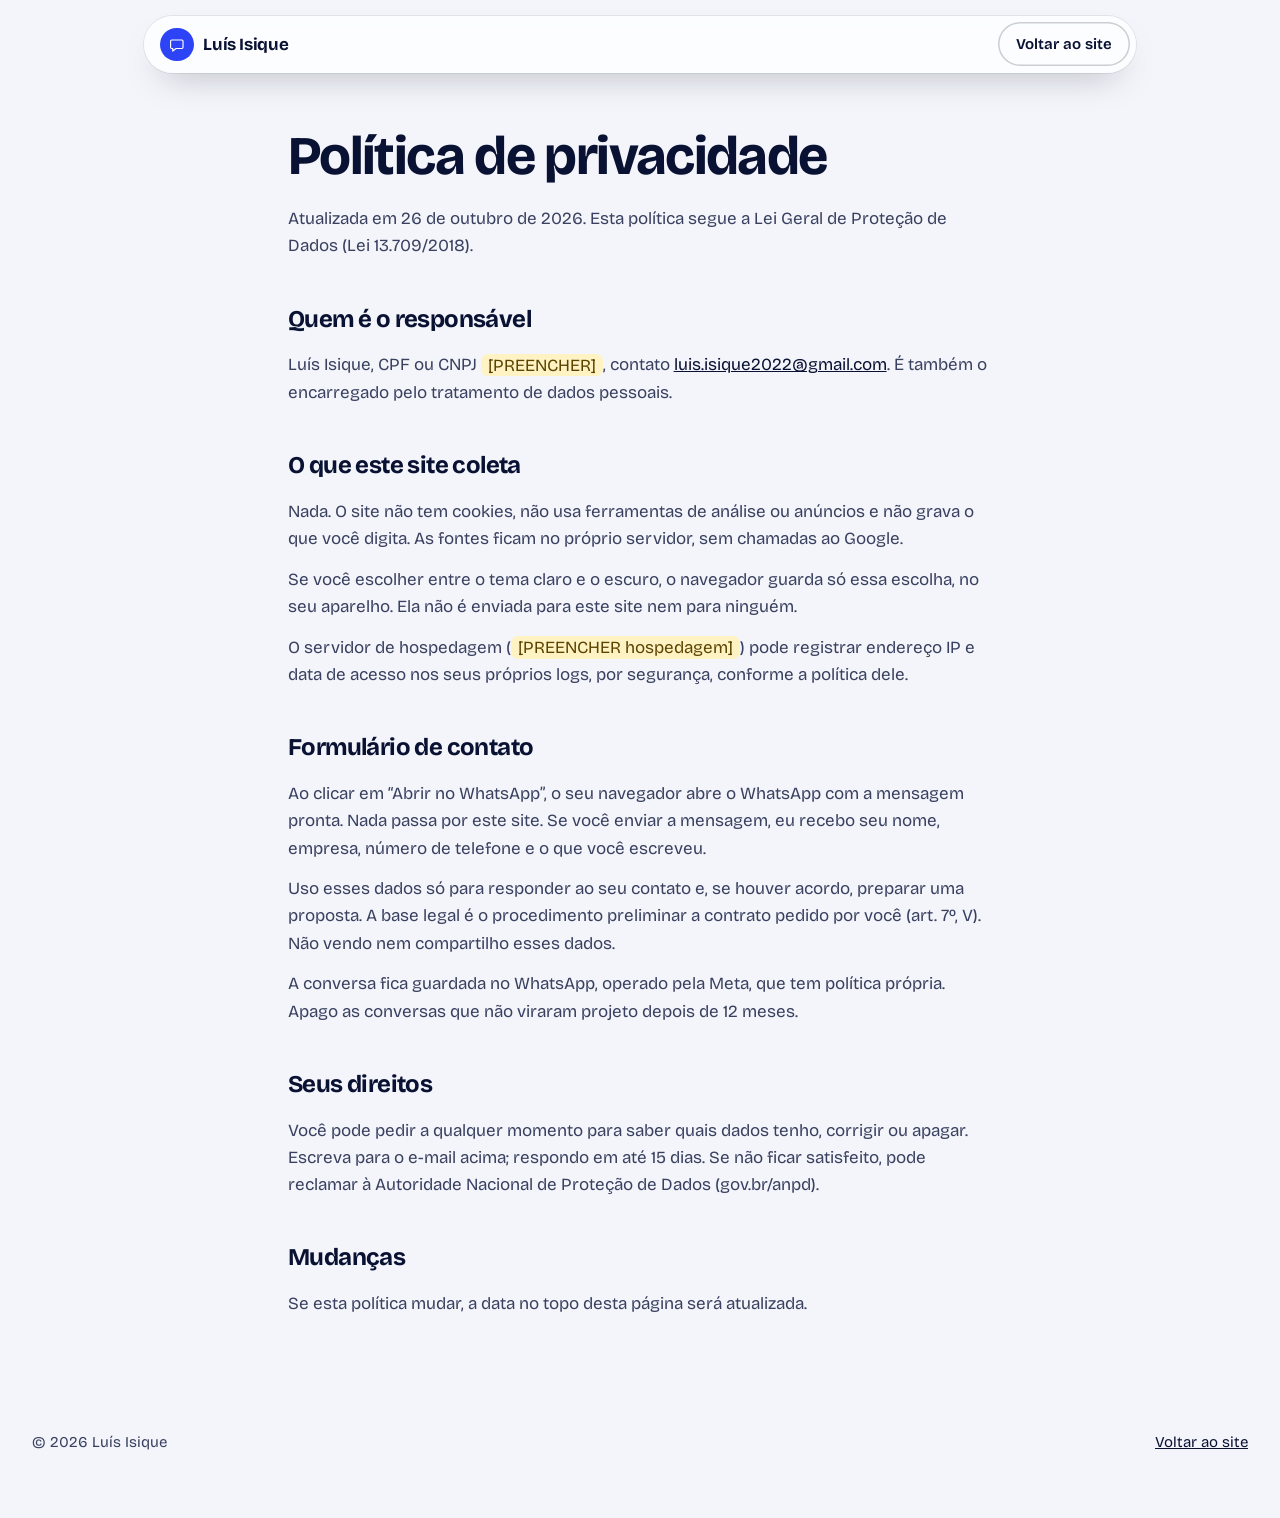
==== privacidade.html @ 5016991a "feat: portfólio de automação de WhatsApp com IA Site de divulgação em HTML, CSS e JavaScript puros, " ====
<!doctype html>
<html lang="pt-BR">
<head>
  <meta charset="utf-8">
  <meta name="viewport" content="width=device-width, initial-scale=1">
  <title>Política de privacidade · Luís Isique</title>
  <meta name="robots" content="noindex">
  <meta name="theme-color" content="#f3f5fa" media="(prefers-color-scheme: light)">
  <meta name="theme-color" content="#070b1f" media="(prefers-color-scheme: dark)">
  <meta name="color-scheme" content="light dark">
  <link rel="icon" href="data:image/svg+xml,%3Csvg xmlns='http://www.w3.org/2000/svg' viewBox='0 0 32 32'%3E%3Crect width='32' height='32' rx='9' fill='%232c44f5'/%3E%3Cpath d='M9 10h14a1 1 0 0 1 1 1v8a1 1 0 0 1-1 1h-8l-4 3v-3H9a1 1 0 0 1-1-1v-8a1 1 0 0 1 1-1Z' fill='none' stroke='%23fff' stroke-width='1.8' stroke-linejoin='round'/%3E%3C/svg%3E">
  <link rel="preload" href="fonts/bricolage-grotesque.woff2" as="font" type="font/woff2" crossorigin>
  <link rel="stylesheet" href="style.css">
  <script>
    try { var tema = localStorage.getItem('tema'); } catch (e) {}
    document.documentElement.dataset.tema = tema || (matchMedia('(prefers-color-scheme: dark)').matches ? 'escuro' : 'claro');
  </script>
</head>
<body>
  <svg width="0" height="0" style="position:absolute" aria-hidden="true" focusable="false">
    <symbol id="i-chat" viewBox="0 0 24 24"><path d="M5 5.5h14A1.5 1.5 0 0 1 20.5 7v8.5A1.5 1.5 0 0 1 19 17h-8l-4.5 3.5V17H5a1.5 1.5 0 0 1-1.5-1.5V7A1.5 1.5 0 0 1 5 5.5Z"/></symbol>
  </svg>

  <a class="pular" href="#conteudo">Pular para o conteúdo</a>
  <header class="topo">
    <div class="pilula">
      <a class="marca" href="index.html" translate="no" aria-label="Luís Isique, início">
        <span class="marca-bolha" aria-hidden="true"><svg class="ic"><use href="#i-chat"/></svg></span>Luís Isique
      </a>
      <a class="botao botao-linha botao-p" href="index.html">Voltar ao site</a>
    </div>
  </header>

  <main id="conteudo" class="caixa legal">
    <h1>Política de privacidade</h1>
    <p>Atualizada em 26 de outubro de 2026. Esta política segue a Lei Geral de Proteção de Dados (Lei 13.709/2018).</p>

    <h2>Quem é o responsável</h2>
    <p>Luís Isique, CPF ou CNPJ <span class="preencher">[PREENCHER]</span>, contato <a href="mailto:luis.isique2022@gmail.com">luis.isique2022@gmail.com</a>. É também o encarregado pelo tratamento de dados pessoais.</p>

    <h2>O que este site coleta</h2>
    <p>Nada. O site não tem cookies, não usa ferramentas de análise ou anúncios e não grava o que você digita. As fontes ficam no próprio servidor, sem chamadas ao Google.</p>
    <p>Se você escolher entre o tema claro e o escuro, o navegador guarda só essa escolha, no seu aparelho. Ela não é enviada para este site nem para ninguém.</p>
    <p>O servidor de hospedagem (<span class="preencher">[PREENCHER hospedagem]</span>) pode registrar endereço IP e data de acesso nos seus próprios logs, por segurança, conforme a política dele.</p>

    <h2>Formulário de contato</h2>
    <p>Ao clicar em “Abrir no WhatsApp”, o seu navegador abre o WhatsApp com a mensagem pronta. Nada passa por este site. Se você enviar a mensagem, eu recebo seu nome, empresa, número de telefone e o que você escreveu.</p>
    <p>Uso esses dados só para responder ao seu contato e, se houver acordo, preparar uma proposta. A base legal é o procedimento preliminar a contrato pedido por você (art. 7º, V). Não vendo nem compartilho esses dados.</p>
    <p>A conversa fica guardada no WhatsApp, operado pela Meta, que tem política própria. Apago as conversas que não viraram projeto depois de 12 meses.</p>

    <h2>Seus direitos</h2>
    <p>Você pode pedir a qualquer momento para saber quais dados tenho, corrigir ou apagar. Escreva para o e-mail acima; respondo em até 15 dias. Se não ficar satisfeito, pode reclamar à Autoridade Nacional de Proteção de Dados (gov.br/anpd).</p>

    <h2>Mudanças</h2>
    <p>Se esta política mudar, a data no topo desta página será atualizada.</p>
  </main>

  <footer class="rodape caixa">
    <div class="rodape-linha">
      <p><span translate="no">© 2026 Luís Isique</span></p>
      <p><a href="index.html">Voltar ao site</a></p>
    </div>
  </footer>
</body>
</html>
---- style.css ----
@font-face {
  font-family: 'Bricolage Grotesque';
  src: url(fonts/bricolage-grotesque.woff2) format('woff2');
  font-weight: 200 800;
  font-display: swap;
}

:root {
  --tinta: #0a1233;
  --noite: #0a1233;
  --suave: #3a4160;
  --papel: #f3f5fa;
  --superficie: #fff;
  --realce: #fff;
  --cobalto: #2c44f5;
  --cobalto-texto: #2c44f5;
  --cobalto-hover: #1f35e0;
  --cobalto-claro: #e5e9ff;
  --linha: rgb(11 16 33 / .1);
  --traco: 11 16 33;
  --vidro: rgb(255 255 255 / .78);
  --vidro-forte: rgb(255 255 255 / .98);
  --placeholder: #626b86;
  --parede: #ece7df;
  --saida: #d9fdd3;
  --entrada: #fff;
  --zap-texto: #111b21;
  --zap-barra: #fff;
  --zap-icone: #54656f;
  --zap-suave: #5b6a73;
  --zap-link: #046a9c;
  --zap-sistema: rgb(255 255 255 / .9);
  --zap-aviso: #fff3c4;
  --zap-aviso-texto: #5c4400;
  --zap-onda: #7f9d8e;
  --tique: #53bdeb;
  --verde: #00a884;
  --ambar: #ffc15e;
  --mola: cubic-bezier(.32, .72, 0, 1);
  --gutter: clamp(1rem, 4vw, 2rem);
  --largura: 76rem;
  --texto: 'Bricolage Grotesque', system-ui, sans-serif;
  color-scheme: light;
}

/* Tema escuro: o script põe data-tema no <html> (segue o aparelho ou o botão).
   O WhatsApp dos celulares também fica escuro. */
:root[data-tema='escuro'] {
  color-scheme: dark;
  --tinta: #eef1fb;
  --noite: #0f1847;
  --suave: #a8b0d3;
  --papel: #070b1f;
  --superficie: #111838;
  --realce: rgb(255 255 255 / .08);
  --cobalto-texto: #9eabff;
  --cobalto-hover: #4458ff;
  --cobalto-claro: #1d2870;
  --linha: rgb(255 255 255 / .12);
  --traco: 255 255 255;
  --vidro: rgb(14 20 50 / .72);
  --vidro-forte: rgb(14 20 50 / .98);
  --placeholder: #8f98bf;
  --parede: #0b141a;
  --saida: #005c4b;
  --entrada: #202c33;
  --zap-texto: #e9edef;
  --zap-barra: #202c33;
  --zap-icone: #aebac1;
  --zap-suave: #8696a0;
  --zap-link: #53bdeb;
  --zap-sistema: #182229;
  --zap-aviso: #2a2412;
  --zap-aviso-texto: #f3d58a;
}

*, *::before, *::after { box-sizing: border-box; }
html {
  scroll-padding-top: 6.5rem;
  -webkit-text-size-adjust: 100%;
}
@media (prefers-reduced-motion: no-preference) {
  html { scroll-behavior: smooth; }
}
body {
  margin: 0;
  font: 400 1.0625rem/1.6 var(--texto);
  color: var(--tinta);
  background: var(--papel);
  overflow-x: clip;
  -webkit-font-smoothing: antialiased;
}
h1, h2, h3, p, ol, ul, dl, dd, figure { margin: 0; }
ol, ul { padding: 0; list-style: none; }
svg { display: block; }
a { color: inherit; }
a, button, summary { touch-action: manipulation; -webkit-tap-highlight-color: rgb(44 68 245 / .15); }
button, input, textarea { font: inherit; color: inherit; }
q { quotes: '\201C' '\201D'; }
:focus-visible { outline: 3px solid var(--cobalto-texto); outline-offset: 3px; }
.palco-escuro :focus-visible, .palco-cobalto :focus-visible { outline-color: #fff; }

.sr {
  position: absolute;
  width: 1px;
  height: 1px;
  margin: -1px;
  overflow: hidden;
  clip-path: inset(50%);
  white-space: nowrap;
}
.pular {
  position: fixed;
  top: .75rem;
  left: .75rem;
  z-index: 40;
  padding: .75rem 1.25rem;
  border-radius: 999px;
  background: var(--cobalto);
  color: #fff;
  transform: translateY(-200%);
}
.pular:focus-visible { transform: none; }

.ic, .tique {
  flex: none;
  fill: none;
  stroke: currentColor;
  stroke-width: 1.6;
  stroke-linecap: round;
  stroke-linejoin: round;
}
.ic { width: 1.25rem; height: 1.25rem; }

.caixa { width: min(100% - 2 * var(--gutter), var(--largura)); margin-inline: auto; }
.secao { padding-block: clamp(4.5rem, 10vw, 9rem); }

/* Tipografia */
h1, h2, h3 { font-weight: 720; letter-spacing: -.03em; text-wrap: balance; }
.cabeca {
  max-width: 17ch;
  font-size: clamp(2.1rem, 1.1rem + 3.6vw, 4.1rem);
  line-height: 1.02;
  letter-spacing: -.038em;
}
.intro { max-width: 36rem; margin-top: 1.25rem; font-size: 1.1875rem; color: var(--suave); text-wrap: pretty; }
.nota { margin-top: 2rem; max-width: 40rem; color: var(--suave); text-wrap: pretty; }

/* Botões */
.botao {
  display: inline-flex;
  align-items: center;
  gap: 1rem;
  min-height: 3.5rem;
  padding: .5rem .5rem .5rem 1.6rem;
  border: 0;
  border-radius: 999px;
  background: var(--noite);
  color: #fff;
  font-weight: 620;
  text-decoration: none;
  cursor: pointer;
  transition: transform .5s var(--mola), background-color .4s var(--mola);
}
.botao:active { transform: scale(.98); }
.botao-cobalto { background: var(--cobalto); box-shadow: 0 14px 28px -14px rgb(44 68 245 / .8); }
.botao-linha {
  padding-right: 1.6rem;
  background: transparent;
  color: var(--tinta);
  box-shadow: inset 0 0 0 1.5px rgb(var(--traco) / .2);
}
.disco {
  display: grid;
  place-items: center;
  width: 2.5rem;
  height: 2.5rem;
  border-radius: 50%;
  background: rgb(255 255 255 / .18);
  transition: transform .5s var(--mola);
}
.disco .ic { width: 1.15rem; height: 1.15rem; }
.botao-p { min-height: 2.75rem; gap: .7rem; padding: .25rem .25rem .25rem 1.1rem; font-size: .9375rem; }
.botao-p .disco { width: 2.25rem; height: 2.25rem; }
.botao-linha.botao-p { padding-right: 1.1rem; }
@media (max-width: 29.99rem) {
  .botao-p { padding-inline: 1.1rem; }
  .botao-p .disco { display: none; }
}
@media (hover: hover) {
  .botao-cobalto:hover { background: var(--cobalto-hover); }
  .botao-linha:hover { box-shadow: inset 0 0 0 1.5px var(--tinta); }
  .botao:hover .disco { transform: translate(2px, -1px) scale(1.06); }
}

/* Topo: pílula flutuante */
.topo {
  position: fixed;
  inset: 1rem 0 auto;
  z-index: 20;
  display: flex;
  justify-content: center;
  padding-inline: var(--gutter);
  pointer-events: none;
}
.pilula {
  position: relative;
  display: flex;
  align-items: center;
  gap: .75rem;
  width: min(100%, 62rem);
  padding: .4rem .4rem .4rem 1rem;
  border-radius: 999px;
  background: var(--vidro);
  -webkit-backdrop-filter: blur(18px) saturate(1.6);
  backdrop-filter: blur(18px) saturate(1.6);
  box-shadow: 0 0 0 1px rgb(11 16 33 / .07), 0 16px 36px -18px rgb(11 16 33 / .35);
  pointer-events: auto;
}
.marca {
  display: inline-flex;
  align-items: center;
  gap: .6rem;
  margin-right: auto;
  font-weight: 700;
  letter-spacing: -.02em;
  text-decoration: none;
  white-space: nowrap;
}
.marca-bolha {
  display: grid;
  place-items: center;
  width: 2.1rem;
  height: 2.1rem;
  border-radius: 50%;
  background: var(--cobalto);
  color: #fff;
}
.marca-bolha .ic { width: 1.1rem; height: 1.1rem; }
.menu { display: none; gap: .15rem; }
.menu a {
  padding: .6rem .95rem;
  border-radius: 999px;
  white-space: nowrap;
  color: var(--suave);
  font-weight: 520;
  text-decoration: none;
  transition: background-color .4s var(--mola), color .4s var(--mola);
}
@media (hover: hover) {
  .menu a:hover { background: rgb(var(--traco) / .06); color: var(--tinta); }
}
@media (min-width: 60rem) {
  .menu { display: flex; }
  .menu-movel { display: none; }
}

.menu-movel summary {
  display: grid;
  place-items: center;
  width: 2.75rem;
  height: 2.75rem;
  border-radius: 50%;
  background: rgb(var(--traco) / .06);
  list-style: none;
  cursor: pointer;
}
.menu-movel summary::-webkit-details-marker { display: none; }
.barras, .barras::before {
  display: block;
  width: 1.15rem;
  height: 1.5px;
  border-radius: 2px;
  background: var(--tinta);
  transition: transform .5s var(--mola);
}
.barras { position: relative; transform: translateY(-3px); }
.barras::before { content: ''; position: absolute; top: 6px; left: 0; }
.menu-movel[open] .barras { transform: rotate(45deg); }
.menu-movel[open] .barras::before { transform: translateY(-6px) rotate(-90deg); }
.painel {
  position: absolute;
  overscroll-behavior: contain;
  top: calc(100% + .5rem);
  left: 0;
  right: 0;
  display: grid;
  padding: .6rem;
  border-radius: 2rem;
  background: var(--vidro-forte);
  -webkit-backdrop-filter: blur(24px);
  backdrop-filter: blur(24px);
  box-shadow: 0 0 0 1px rgb(11 16 33 / .07), 0 28px 56px -24px rgb(11 16 33 / .45);
}
.painel a {
  padding: 1rem 1.25rem;
  border-radius: 1.4rem;
  font-size: 1.25rem;
  font-weight: 620;
  letter-spacing: -.02em;
  text-decoration: none;
}
@media (prefers-reduced-motion: no-preference) {
  .menu-movel[open] .painel :is(a, button) { animation: sobe .7s var(--mola) both; animation-delay: calc(var(--i) * 70ms + 60ms); }
}
@keyframes sobe { from { opacity: 0; transform: translateY(1.5rem); } }

/* Botão de tema */
.tema {
  display: none;
  place-items: center;
  width: 2.75rem;
  height: 2.75rem;
  padding: 0;
  border: 0;
  border-radius: 50%;
  background: rgb(var(--traco) / .06);
  color: var(--tinta);
  cursor: pointer;
  transition: background-color .4s var(--mola), transform .5s var(--mola);
}
.tema:active { transform: scale(.94); }
.tema .ic { grid-area: 1 / 1; transition: transform .6s var(--mola), opacity .4s var(--mola); }
.tema .sol { opacity: 0; transform: rotate(-70deg) scale(.5); }
[data-tema='escuro'] .tema .lua { opacity: 0; transform: rotate(70deg) scale(.5); }
[data-tema='escuro'] .tema .sol { opacity: 1; transform: none; }
@media (hover: hover) {
  .tema:hover { background: rgb(var(--traco) / .12); }
}
@media (min-width: 60rem) {
  .js .tema { display: grid; }
}
.tema-linha {
  display: none;
  align-items: center;
  justify-content: space-between;
  gap: 1rem;
  padding: 1rem 1.25rem;
  border: 0;
  border-radius: 1.4rem;
  background: none;
  color: inherit;
  font-size: 1.25rem;
  font-weight: 620;
  letter-spacing: -.02em;
  text-align: left;
  cursor: pointer;
}
.js .tema-linha { display: flex; }
.chave {
  position: relative;
  flex: none;
  width: 3rem;
  height: 1.75rem;
  border-radius: 999px;
  background: rgb(var(--traco) / .16);
  transition: background-color .4s var(--mola);
}
.chave::after {
  content: '';
  position: absolute;
  top: .2rem;
  left: .2rem;
  width: 1.35rem;
  height: 1.35rem;
  border-radius: 50%;
  background: #fff;
  box-shadow: 0 1px 3px rgb(0 0 0 / .3);
  transition: transform .5s var(--mola);
}
.tema-linha[aria-pressed='true'] .chave { background: var(--cobalto); }
.tema-linha[aria-pressed='true'] .chave::after { transform: translateX(1.25rem); }

/* Herói */
.heroi {
  display: grid;
  gap: 3rem;
  align-items: center;
  width: min(100% - 2 * var(--gutter), var(--largura));
  margin-inline: auto;
  padding-block: 7.5rem 3rem;
}
.heroi h1 {
  font-size: clamp(2.5rem, 1rem + 4.6vw, min(4.75rem, 9dvh));
  font-weight: 680;
  line-height: 1;
  letter-spacing: -.032em;
}
.lead { max-width: 33rem; margin-top: 1.5rem; font-size: clamp(1.125rem, 1rem + .5vw, 1.35rem); color: var(--suave); text-wrap: pretty; }
.acoes { display: flex; flex-wrap: wrap; gap: .75rem; margin-top: 2.25rem; }
.prova {
  display: inline-flex;
  align-items: center;
  gap: .7rem;
  margin-top: 2.25rem;
  padding: .55rem 1.1rem .55rem .9rem;
  border-radius: 999px;
  background: var(--superficie);
  box-shadow: 0 0 0 1px var(--linha);
  font-size: .9375rem;
  font-weight: 520;
  line-height: 1.3;
}
.ponto { position: relative; flex: none; width: .6rem; height: .6rem; border-radius: 50%; background: #18a864; }
@media (prefers-reduced-motion: no-preference) {
  .ponto::after {
    content: '';
    position: absolute;
    inset: 0;
    border-radius: 50%;
    background: inherit;
    animation: pulso 2.4s var(--mola) 2;
  }
}
@keyframes pulso { from { opacity: .7; transform: scale(1); } to { opacity: 0; transform: scale(3); } }
@media (min-width: 64rem) {
  .heroi { grid-template-columns: minmax(0, 1.1fr) minmax(0, .9fr); gap: 4.5rem; min-height: 100dvh; padding-block: 7rem 3rem; }
}

/* Palco do herói */
.palco {
  position: relative;
  display: grid;
  justify-items: center;
  padding: 1.25rem 1rem 1.5rem;
  border-radius: 2.5rem;
  background: radial-gradient(90% 60% at 15% 0%, rgb(130 146 255 / .6), transparent 70%), var(--cobalto);
  color: #fff;
  isolation: isolate;
}
.palco::before {
  content: '';
  position: absolute;
  inset: 0;
  z-index: -1;
  border-radius: inherit;
  background: repeating-radial-gradient(circle at 50% 52%, transparent 0 4.5rem, rgb(255 255 255 / .16) 4.5rem calc(4.5rem + 1px));
  -webkit-mask-image: radial-gradient(circle at 50% 52%, #000 15%, transparent 72%);
  mask-image: radial-gradient(circle at 50% 52%, #000 15%, transparent 72%);
}
.palco .celular { --w: 19.5rem; aspect-ratio: 9 / 15.5; }
.legenda { margin-top: 1rem; color: rgb(255 255 255 / .88); font-size: .8125rem; text-align: center; text-wrap: balance; }
.chip {
  z-index: 2;
  display: inline-flex;
  align-items: center;
  gap: .55rem;
  padding: .5rem 1rem .5rem .5rem;
  border-radius: 999px;
  background: var(--superficie);
  color: var(--tinta);
  font-size: .875rem;
  font-weight: 620;
  line-height: 1.2;
  box-shadow: 0 18px 36px -14px rgb(5 8 40 / .55);
}
.chip .ic {
  width: 2rem;
  height: 2rem;
  padding: .45rem;
  border-radius: 50%;
  background: var(--cobalto-claro);
  color: var(--cobalto-texto);
}
.chip-a { order: -1; justify-self: start; margin: 0 0 -1.5rem .25rem; }
.chip-b { justify-self: end; margin: -1.5rem .25rem 0 0; }
@media (min-width: 64rem) {
  .palco .celular { width: auto; height: min(40rem, calc(100dvh - 19rem)); min-height: 28rem; aspect-ratio: 9 / 18.4; }
}
@media (min-width: 80rem) {
  .palco { padding-top: 3rem; }
  .palco .celular { height: min(40rem, calc(100dvh - 15rem)); }
  .chip { position: absolute; margin: 0; }
  .chip-a { top: 22%; left: -2.75rem; }
  .chip-b { top: 32%; right: -1.25rem; }
}

/* Celular com WhatsApp */
.celular {
  position: relative;
  container-type: inline-size;
  min-width: 0;
  width: min(100%, var(--w, 17.5rem));
  aspect-ratio: 9 / 18.4;
  padding: .5rem;
  border-radius: 2.8rem;
  background: linear-gradient(155deg, #232b55, var(--noite) 60%);
  box-shadow: inset 0 0 0 1px rgb(255 255 255 / .14), 0 40px 70px -28px rgb(5 8 40 / .7);
}
.celular::before {
  content: '';
  position: absolute;
  top: 1.05rem;
  left: 50%;
  z-index: 2;
  width: 27%;
  height: 1.1rem;
  border-radius: 999px;
  background: #05070f;
  transform: translateX(-50%);
}
.tela {
  display: flex;
  flex-direction: column;
  height: 100%;
  overflow: hidden;
  border-radius: 2.3rem;
  background: var(--parede);
  color: var(--zap-texto);
  font-size: max(.72rem, 4.9cqw);
}
.zap-topo {
  display: flex;
  align-items: center;
  gap: .55em;
  padding: 2.9em .8em .7em;
  background: var(--zap-barra);
  box-shadow: 0 1px 0 rgb(var(--traco) / .07);
}
.zap-topo .ic { width: 1.5em; height: 1.5em; color: var(--zap-icone); }
.zap-topo .ic:first-child { margin-right: -.3em; }
.avatar {
  display: grid;
  place-items: center;
  flex: none;
  width: 2.5em;
  height: 2.5em;
  border-radius: 50%;
  background: var(--cobalto);
  color: #fff;
  font-weight: 700;
}
.zap-nome { display: grid; min-width: 0; margin-right: auto; line-height: 1.25; }
.zap-nome strong { font-size: 1.1em; font-weight: 640; }
.zap-nome small { color: var(--zap-suave); font-size: .88em; }
.chat {
  display: flex;
  flex: 1;
  flex-direction: column;
  justify-content: flex-end;
  gap: .35em;
  min-height: 0;
  padding: .8em .7em .6em;
  overflow: hidden;
  background-color: var(--parede);
  background-image: radial-gradient(rgb(var(--traco) / .05) 1px, transparent 1.6px);
  background-size: 15px 15px;
}
.zap-base {
  display: flex;
  align-items: center;
  gap: .5em;
  padding: .4em .7em 1.1em;
  background: var(--parede);
}
.campo {
  display: flex;
  flex: 1;
  align-items: center;
  gap: .55em;
  padding: .6em .85em;
  border-radius: 999px;
  background: var(--zap-barra);
  box-shadow: 0 1px 1px rgb(11 20 26 / .1);
  color: var(--zap-suave);
}
.campo .ic { width: 1.3em; height: 1.3em; }
.mic {
  display: grid;
  place-items: center;
  flex: none;
  width: 2.5em;
  height: 2.5em;
  border-radius: 50%;
  background: var(--verde);
  color: #fff;
}
.mic .ic { width: 1.3em; height: 1.3em; }

.msg {
  position: relative;
  max-width: 85%;
  padding: .45em .65em .4em;
  border-radius: .75em;
  background: var(--entrada);
  box-shadow: 0 1px 1px rgb(11 20 26 / .13);
  line-height: 1.35;
  overflow-wrap: anywhere;
  text-wrap: pretty;
}
.ele { align-self: flex-start; transform-origin: left top; }
.eu { align-self: flex-end; background: var(--saida); transform-origin: right top; }
.cauda::before {
  content: '';
  position: absolute;
  top: 0;
  width: .55em;
  height: .7em;
  background: inherit;
}
.ele.cauda { border-top-left-radius: 0; }
.ele.cauda::before { left: -.5em; clip-path: polygon(100% 0, 0 0, 100% 100%); }
.eu.cauda { border-top-right-radius: 0; }
.eu.cauda::before { right: -.5em; clip-path: polygon(0 0, 100% 0, 0 100%); }
.sistema {
  align-self: center;
  max-width: 92%;
  padding: .3em .7em;
  background: var(--zap-sistema);
  color: var(--zap-icone);
  font-size: .88em;
  text-align: center;
}
.aviso { background: var(--zap-aviso); color: var(--zap-aviso-texto); }
.quem { display: block; color: var(--cobalto-texto); font-size: .92em; font-weight: 640; }
.meta {
  display: inline-flex;
  align-items: center;
  gap: .25em;
  float: right;
  margin: .6em 0 -.2em .7em;
  color: var(--zap-suave);
  font-size: .78em;
  line-height: 1;
  font-variant-numeric: tabular-nums;
}
.tique { width: 1.2em; height: .9em; color: #8696a0; stroke-width: 1.5; transition: color .5s var(--mola); }
.tique.lido { color: var(--tique); }
.link { color: var(--zap-link); text-decoration: underline; text-underline-offset: 2px; white-space: nowrap; }
.audio { display: flex; align-items: center; gap: .6em; min-width: 14em; padding-right: .5em; }
.play { display: grid; place-items: center; flex: none; width: 2.1em; height: 2.1em; color: var(--zap-icone); }
.play .ic { width: 1.6em; height: 1.6em; }
.onda { flex: 1; min-width: 0; height: 1.6em; color: var(--zap-onda); }
.dur { color: var(--zap-suave); font-size: .8em; font-variant-numeric: tabular-nums; }
.audio .meta { float: none; align-self: flex-end; margin: 0 0 -.1em; }
.digitando { display: flex; gap: .3em; padding: .75em .9em; }
.digitando i { width: .5em; height: .5em; border-radius: 50%; background: #8696a0; }

@media (prefers-reduced-motion: no-preference) {
  .js [data-toca] .msg:not(.vista) { display: none; }
  .js [data-toca] .msg.vista { animation: chega .55s var(--mola) both; }
  .js [data-mostra] { transition: opacity .6s var(--mola), transform .6s var(--mola); }
  .js [data-mostra]:not(.vista) { opacity: 0; transform: translateY(.75rem) scale(.97); }
  .digitando i { animation: ponto 1.2s var(--mola) infinite; }
  .digitando i:nth-child(2) { animation-delay: .15s; }
  .digitando i:nth-child(3) { animation-delay: .3s; }
}
@keyframes chega { from { opacity: 0; transform: translateY(.7em) scale(.94); } }
@keyframes ponto { 0%, 60%, 100% { opacity: .45; transform: translateY(0); } 30% { opacity: 1; transform: translateY(-.3em); } }

/* Cenas do problema */
.cenas { display: grid; gap: 1.25rem; margin-top: clamp(2.5rem, 5vw, 4rem); }
@media (min-width: 56rem) {
  .cenas { grid-template-columns: repeat(3, 1fr); gap: 1.75rem; align-items: start; }
  .cenas li:nth-child(2) { margin-top: 3rem; }
  .cenas li:nth-child(3) { margin-top: 6rem; }
}
.cartao {
  padding: .4rem;
  border-radius: 2rem;
  background: rgb(var(--traco) / .05);
  box-shadow: inset 0 0 0 1px rgb(var(--traco) / .05);
}
.cartao-in {
  height: 100%;
  padding: 1.25rem;
  border-radius: calc(2rem - .4rem);
  background: var(--superficie);
  box-shadow: inset 0 1px 0 var(--realce), 0 24px 40px -28px rgb(11 16 33 / .35);
}
.notif { display: flex; gap: .85rem; padding: .9rem; border-radius: 1.25rem; background: var(--papel); }
.notif > div { min-width: 0; flex: 1; }
.app {
  display: grid;
  place-items: center;
  flex: none;
  width: 2.6rem;
  height: 2.6rem;
  border-radius: .8rem;
  background: var(--verde);
  color: #fff;
}
.app-venda { background: var(--cobalto); }
.notif-linha { display: flex; justify-content: space-between; gap: 1rem; font-size: .9375rem; }
.notif-linha span { color: var(--suave); }
.notif p:last-child { margin-top: .1rem; line-height: 1.4; }
.efeito { margin-top: 1.1rem; padding-inline: .25rem; color: var(--suave); line-height: 1.45; }
.efeito strong { display: block; margin-bottom: .2rem; color: var(--tinta); font-size: 1.1875rem; font-weight: 680; letter-spacing: -.02em; }

/* Exemplos em celulares */
.secao-pratica { overflow-x: clip; }
.trilho {
  display: grid;
  grid-auto-flow: column;
  grid-auto-columns: min(17.5rem, 78vw);
  gap: 1.75rem;
  margin-top: 1.5rem;
  padding: 2.5rem var(--gutter) 2rem;
  overflow-x: auto;
  overscroll-behavior-x: contain;
  scroll-padding-inline: var(--gutter);
  scroll-snap-type: x mandatory;
  scrollbar-width: thin;
}
.exemplo { scroll-snap-align: start; }
.exemplo .celular { --w: 17.5rem; }
.exemplo figcaption { margin-top: 1.5rem; max-width: 17.5rem; }
.exemplo h3 { font-size: 1.3rem; line-height: 1.12; letter-spacing: -.028em; }
.exemplo p { margin-top: .5rem; color: var(--suave); line-height: 1.5; text-wrap: pretty; }
@media (min-width: 76rem) {
  .trilho {
    grid-auto-flow: row;
    grid-template-columns: repeat(4, 1fr);
    width: min(100% - 2 * var(--gutter), var(--largura));
    margin-inline: auto;
    padding-inline: 0;
    overflow: visible;
  }
  .exemplo:nth-child(even) { margin-top: 2.5rem; }
}

/* Palcos escuros e cobalto */
.secao-palco { padding: clamp(.5rem, 2vw, 1.5rem) var(--gutter); }
.palco-escuro, .palco-cobalto {
  display: grid;
  gap: 3rem;
  width: min(100%, 80rem);
  margin-inline: auto;
  padding: clamp(1.75rem, 5vw, 5rem) clamp(1.25rem, 5vw, 5rem);
  border-radius: clamp(1.75rem, 4vw, 3rem);
  color: #fff;
}
.palco-escuro {
  background: radial-gradient(70% 60% at 90% 0%, rgb(44 68 245 / .45), transparent 70%), var(--noite);
}
.palco-cobalto {
  background: radial-gradient(70% 80% at 0% 0%, rgb(130 146 255 / .55), transparent 70%), var(--cobalto);
}
@media (min-width: 64rem) {
  .palco-escuro, .palco-cobalto { grid-template-columns: repeat(2, minmax(0, 1fr)); align-items: center; gap: 4rem; }
}
.trava-texto p, .contato-texto p { margin-top: 1.25rem; max-width: 34rem; color: #d3d8f3; text-wrap: pretty; }
.contato-texto p { color: #fff; }
.palco-escuro .cabeca, .palco-cobalto .cabeca { max-width: 14ch; }

.casos { display: grid; gap: .6rem; max-width: 26rem; margin-top: 2rem; }
.casos button {
  display: flex;
  align-items: center;
  gap: .85rem;
  min-height: 3.5rem;
  padding: .5rem 1.25rem .5rem .6rem;
  border: 0;
  border-radius: 999px;
  background: rgb(255 255 255 / .08);
  box-shadow: inset 0 0 0 1px rgb(255 255 255 / .16);
  color: #fff;
  font-weight: 620;
  text-align: left;
  cursor: pointer;
  transition: background-color .4s var(--mola), color .4s var(--mola), transform .5s var(--mola);
}
.casos button:active { transform: scale(.98); }
.casos button[aria-pressed='true'] { background: #fff; box-shadow: none; color: var(--noite); }
@media (hover: hover) {
  .casos button[aria-pressed='false']:hover { background: rgb(255 255 255 / .16); }
}
.sel {
  display: grid;
  place-items: center;
  flex: none;
  width: 2.25rem;
  height: 2.25rem;
  border-radius: 50%;
  background: var(--cobalto-claro);
  color: var(--cobalto-texto);
}
.sel-ok { background: #d6f6e4; color: #0b6b42; }
.sel-x { background: #ffe9c2; color: #7a4a00; }

.trava-demo { display: grid; justify-items: center; }
.trava-demo > .celular, .bastidor { display: none; }
.js .trava-demo > .celular, .js .bastidor { display: block; }
.trava-demo .celular { --w: 19rem; aspect-ratio: 9 / 15.5; }
.trava-demo .chat { justify-content: flex-start; }
.bastidor {
  position: relative;
  z-index: 1;
  width: min(100%, 23rem);
  margin-top: -9rem;
  padding: 1.1rem 1.35rem 1.2rem;
  border-radius: 1.6rem;
  background: #181f47;
  box-shadow: inset 0 0 0 1px rgb(255 255 255 / .16), 0 28px 50px -22px rgb(0 0 0 / .7);
}
.bastidor h3 { font-size: 1.05rem; letter-spacing: -.02em; }
.bastidor dl > div { padding-block: .65rem; border-top: 1px solid rgb(255 255 255 / .12); }
.bastidor dl > div:first-child { margin-top: .6rem; }
.bastidor dt { color: #b3bbe3; font-size: .8125rem; }
.bastidor dd { margin-top: .15rem; line-height: 1.4; overflow-wrap: anywhere; }
.bastidor .link { color: #9fd8ff; }
.bastidor .barrado { color: var(--ambar); text-decoration: line-through; }
.veredito { display: flex; align-items: flex-start; gap: .5rem; font-weight: 620; }
.veredito .ic { margin-top: .1rem; }
.veredito.ok { color: #8ff0b5; }
.veredito.barra { color: var(--ambar); }
.trava-demo .legenda { margin-top: 1rem; }

/* Como começamos */
.processo { display: grid; gap: 3rem; }
.passos { display: grid; gap: 1rem; counter-reset: passo; }
.passos li {
  display: grid;
  grid-template-columns: auto 1fr;
  gap: 1.25rem;
  padding: 1.5rem 1.75rem 1.6rem 1.5rem;
  border-radius: 0 1.75rem 1.75rem 1.75rem;
  background: var(--superficie);
  box-shadow: 0 0 0 1px rgb(var(--traco) / .05), 0 24px 40px -30px rgb(11 16 33 / .4);
}
.num {
  min-width: 2.2rem;
  color: var(--cobalto-texto);
  font-size: 2.6rem;
  font-weight: 780;
  line-height: .9;
  letter-spacing: -.05em;
  font-variant-numeric: tabular-nums;
}
.passos h3 { font-size: 1.4rem; line-height: 1.15; letter-spacing: -.028em; }
.passos p { margin-top: .5rem; color: var(--suave); text-wrap: pretty; }
@media (min-width: 64rem) {
  .processo { grid-template-columns: 5fr 7fr; gap: 6rem; }
  .processo-topo { position: sticky; top: 7rem; align-self: start; }
  .passos li:nth-child(2) { margin-left: 2.5rem; }
  .passos li:nth-child(3) { margin-left: 5rem; }
}
.combinados-titulo { margin-top: clamp(3.5rem, 7vw, 6rem); font-size: 1.5rem; letter-spacing: -.03em; }
.combinados { display: grid; gap: 1.75rem 3rem; margin-top: 1.75rem; padding-top: 2rem; border-top: 1px solid var(--linha); }
.combinados li { display: flex; align-items: flex-start; gap: 1rem; }
.combinados p { color: var(--suave); text-wrap: pretty; }
.combinados strong { color: var(--tinta); font-weight: 650; }
@media (min-width: 48rem) {
  .combinados { grid-template-columns: repeat(2, 1fr); }
}

/* Sobre */
.secao-sobre { padding-top: 0; }
.sobre { display: grid; gap: 2.5rem; align-items: center; }
.retrato {
  display: grid;
  place-items: center;
  width: clamp(7.5rem, 20vw, 11.5rem);
  aspect-ratio: 1;
  border-radius: 50% 50% 50% 8%;
  background: radial-gradient(90% 70% at 20% 0%, rgb(130 146 255 / .7), transparent 70%), var(--cobalto);
  color: #fff;
  font-size: clamp(2.6rem, 7vw, 4rem);
  font-weight: 780;
  letter-spacing: -.05em;
}
.sobre p { max-width: 38rem; margin-top: 1.25rem; color: var(--suave); text-wrap: pretty; }
.sobre .cabeca { max-width: 18ch; }
@media (min-width: 48rem) {
  .sobre { grid-template-columns: auto 1fr; gap: 4rem; }
}

/* Contato */
.contato-texto a { color: #fff; text-underline-offset: 3px; }
.cartao-claro { background: rgb(255 255 255 / .2); box-shadow: inset 0 0 0 1px rgb(255 255 255 / .3); }
.contato { display: grid; gap: 1.1rem; padding: 1.5rem; color: var(--tinta); }
.contato label { display: grid; gap: .4rem; font-weight: 620; font-size: .9375rem; }
.contato input, .contato textarea {
  width: 100%;
  padding: .85rem 1rem;
  border: 0;
  border-radius: 1rem;
  background: var(--papel);
  box-shadow: inset 0 0 0 1px var(--linha);
  font-weight: 400;
  resize: vertical;
  transition: box-shadow .35s var(--mola), background-color .35s var(--mola);
}
.contato input:focus-visible, .contato textarea:focus-visible {
  outline: 2px solid transparent;
  background: var(--superficie);
  box-shadow: inset 0 0 0 2px var(--cobalto-texto), 0 0 0 4px rgb(44 68 245 / .2);
}
.contato :focus-visible { outline-color: var(--cobalto-texto); }
.contato .aviso-lgpd { margin: 0; color: var(--suave); font-size: .875rem; line-height: 1.5; }
.contato .aviso-lgpd a { color: var(--tinta); }
.contato ::placeholder { color: var(--placeholder); opacity: 1; }
.contato .botao { justify-content: space-between; margin-top: .25rem; }
.aviso-form { margin: 0; font-size: .9375rem; font-weight: 560; }
.aviso-form:empty { display: none; }
.preencher { padding: .05em .4em; border-radius: .4em; background: #fff3c4; color: #5c4400; text-decoration: none; }

/* Rodapé */
.rodape { padding-block: 3rem 4rem; color: var(--suave); font-size: .9375rem; }
.rodape-linha { display: flex; flex-wrap: wrap; justify-content: space-between; gap: .5rem 2rem; }
.rodape-linha > :last-child { margin-left: auto; }
.rodape a { color: var(--tinta); }
.tecnico { margin-top: 2rem; padding-top: 1.5rem; border-top: 1px solid var(--linha); }
.tecnico summary { width: max-content; color: var(--tinta); font-weight: 620; cursor: pointer; }
@media (hover: hover) {
  .rodape a:hover, .legal a:hover, .contato .aviso-lgpd a:hover, .tecnico summary:hover { color: var(--cobalto-texto); }
  .contato-texto a:hover { text-decoration-thickness: 2px; }
}
.tecnico p { max-width: 44rem; margin-top: 1rem; line-height: 1.55; }

/* Revelar ao rolar */
@media (prefers-reduced-motion: no-preference) {
  .js [data-revela] {
    opacity: 0;
    transform: translateY(2.5rem);
    transition: opacity .9s var(--mola), transform .9s var(--mola);
    transition-delay: calc(var(--i, 0) * 110ms);
  }
  .js [data-revela].dentro { opacity: 1; transform: none; }
}

/* Política de privacidade */
.legal { max-width: 44rem; padding-block: 8rem 4rem; }
.legal h1 { font-size: clamp(2.2rem, 1.2rem + 3vw, 3.4rem); line-height: 1.05; }
.legal h2 { margin-top: 2.5rem; font-size: 1.5rem; letter-spacing: -.025em; }
.legal p { margin-top: .85rem; color: var(--suave); text-wrap: pretty; }
.legal p:first-of-type { margin-top: 1.25rem; }
.legal a { color: var(--tinta); }

/* Tema escuro: ajustes que não cabem em variável */
:where([data-tema='escuro']) body { background: radial-gradient(70rem 36rem at 90% -8rem, rgb(44 68 245 / .16), transparent 70%), var(--papel); }
:where([data-tema='escuro']) .pilula { box-shadow: 0 0 0 1px rgb(255 255 255 / .1), 0 16px 36px -18px rgb(0 0 0 / .7); }
:where([data-tema='escuro']) .painel { box-shadow: 0 0 0 1px rgb(255 255 255 / .1), 0 28px 56px -24px rgb(0 0 0 / .8); }
:where([data-tema='escuro']) .botao-linha { box-shadow: inset 0 0 0 1.5px rgb(255 255 255 / .28); }
:where([data-tema='escuro']) .chip { box-shadow: inset 0 0 0 1px rgb(255 255 255 / .12), 0 18px 36px -14px rgb(5 8 40 / .55); }
:where([data-tema='escuro']) .palco-escuro { box-shadow: inset 0 0 0 1px rgb(255 255 255 / .08); }
:where([data-tema='escuro']) .bastidor { background: #1b2455; }
:where([data-tema='escuro']) .eu { --zap-suave: rgb(255 255 255 / .72); --zap-icone: rgb(255 255 255 / .85); --zap-onda: rgb(255 255 255 / .5); }

@media (prefers-reduced-motion: reduce) {
  *, *::before, *::after { animation-duration: .01ms !important; transition-duration: .01ms !important; scroll-behavior: auto !important; }
}
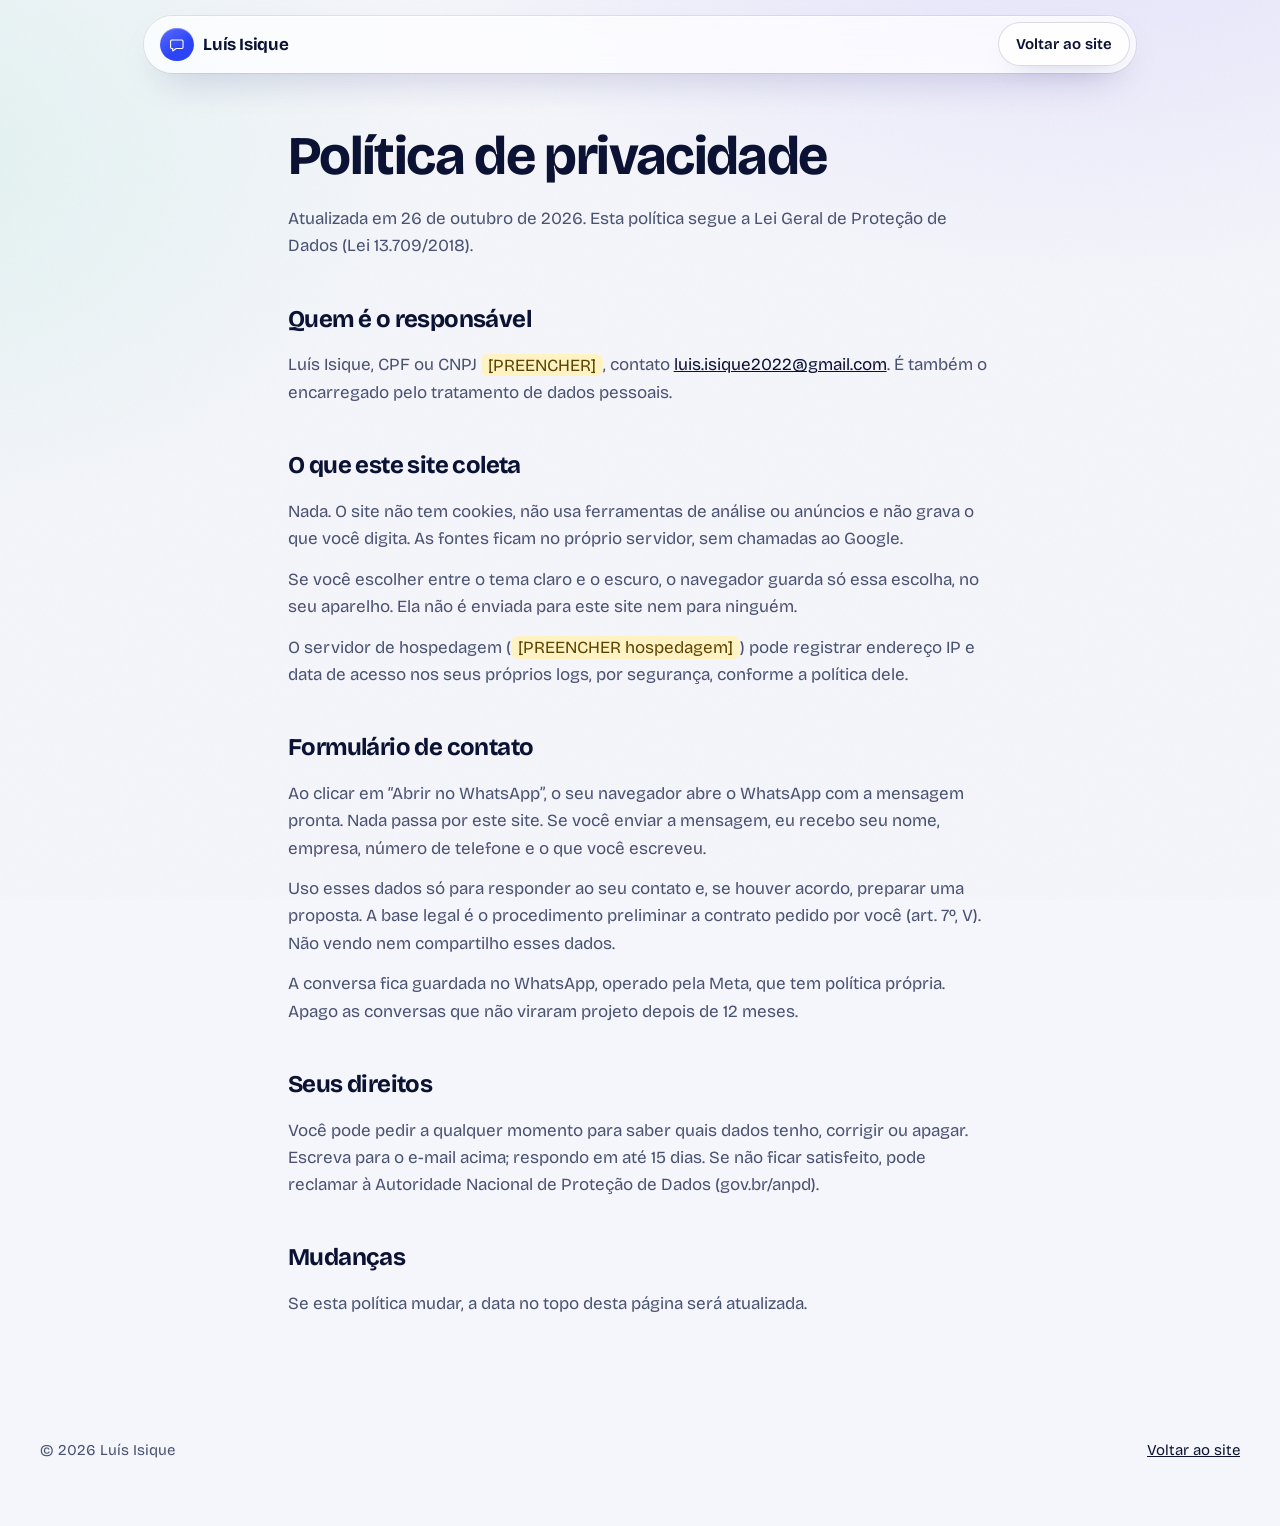
==== commit 3a6ec2b9: "feat: visual mais premium, inspirado no porcoapp - Topo: celular sobre uma aura de cor, com três car" ====
--- a/privacidade.html
+++ b/privacidade.html
@@ -5,8 +5,8 @@
   <meta name="viewport" content="width=device-width, initial-scale=1">
   <title>Política de privacidade · Luís Isique</title>
   <meta name="robots" content="noindex">
-  <meta name="theme-color" content="#f3f5fa" media="(prefers-color-scheme: light)">
-  <meta name="theme-color" content="#070b1f" media="(prefers-color-scheme: dark)">
+  <meta name="theme-color" content="#f5f6fb" media="(prefers-color-scheme: light)">
+  <meta name="theme-color" content="#05081a" media="(prefers-color-scheme: dark)">
   <meta name="color-scheme" content="light dark">
   <link rel="icon" href="data:image/svg+xml,%3Csvg xmlns='http://www.w3.org/2000/svg' viewBox='0 0 32 32'%3E%3Crect width='32' height='32' rx='9' fill='%232c44f5'/%3E%3Cpath d='M9 10h14a1 1 0 0 1 1 1v8a1 1 0 0 1-1 1h-8l-4 3v-3H9a1 1 0 0 1-1-1v-8a1 1 0 0 1 1-1Z' fill='none' stroke='%23fff' stroke-width='1.8' stroke-linejoin='round'/%3E%3C/svg%3E">
   <link rel="preload" href="fonts/bricolage-grotesque.woff2" as="font" type="font/woff2" crossorigin>
--- a/style.css
+++ b/style.css
@@ -6,20 +6,25 @@
 }
 
 :root {
-  --tinta: #0a1233;
-  --noite: #0a1233;
-  --suave: #3a4160;
-  --papel: #f3f5fa;
+  --tinta: #0b1233;
+  --suave: #4a5272;
+  --papel: #f5f6fb;
   --superficie: #fff;
   --realce: #fff;
   --cobalto: #2c44f5;
   --cobalto-texto: #2c44f5;
   --cobalto-hover: #1f35e0;
-  --cobalto-claro: #e5e9ff;
-  --linha: rgb(11 16 33 / .1);
-  --traco: 11 16 33;
-  --vidro: rgb(255 255 255 / .78);
-  --vidro-forte: rgb(255 255 255 / .98);
+  --cobalto-claro: #e6eaff;
+  --menta: #2fd08a;
+  --menta-claro: #dcf8ea;
+  --menta-texto: #06704a;
+  --lilas: #a493ff;
+  --noite: #080c26;
+  --linha: rgb(11 18 51 / .09);
+  --traco: 11 18 51;
+  --sombra: 24 32 110;
+  --vidro: rgb(255 255 255 / .72);
+  --vidro-forte: rgb(255 255 255 / .97);
   --placeholder: #626b86;
   --parede: #ece7df;
   --saida: #d9fdd3;
@@ -35,10 +40,9 @@
   --zap-onda: #7f9d8e;
   --tique: #53bdeb;
   --verde: #00a884;
-  --ambar: #ffc15e;
   --mola: cubic-bezier(.32, .72, 0, 1);
-  --gutter: clamp(1rem, 4vw, 2rem);
-  --largura: 76rem;
+  --gutter: clamp(1rem, 4vw, 2.5rem);
+  --largura: 78rem;
   --texto: 'Bricolage Grotesque', system-ui, sans-serif;
   color-scheme: light;
 }
@@ -48,18 +52,21 @@
 :root[data-tema='escuro'] {
   color-scheme: dark;
   --tinta: #eef1fb;
-  --noite: #0f1847;
-  --suave: #a8b0d3;
-  --papel: #070b1f;
-  --superficie: #111838;
-  --realce: rgb(255 255 255 / .08);
+  --suave: #a9b1d6;
+  --papel: #05081a;
+  --superficie: #0d1330;
+  --realce: rgb(255 255 255 / .07);
   --cobalto-texto: #9eabff;
   --cobalto-hover: #4458ff;
-  --cobalto-claro: #1d2870;
-  --linha: rgb(255 255 255 / .12);
+  --cobalto-claro: #18216a;
+  --menta-claro: rgb(47 208 138 / .14);
+  --menta-texto: #5fe3a8;
+  --noite: #0b1236;
+  --linha: rgb(255 255 255 / .1);
   --traco: 255 255 255;
-  --vidro: rgb(14 20 50 / .72);
-  --vidro-forte: rgb(14 20 50 / .98);
+  --sombra: 0 0 0;
+  --vidro: rgb(13 19 48 / .7);
+  --vidro-forte: rgb(13 19 48 / .97);
   --placeholder: #8f98bf;
   --parede: #0b141a;
   --saida: #005c4b;
@@ -86,19 +93,34 @@
   margin: 0;
   font: 400 1.0625rem/1.6 var(--texto);
   color: var(--tinta);
-  background: var(--papel);
+  background:
+    radial-gradient(60rem 40rem at 85% -10rem, rgb(164 147 255 / .22), transparent 70%),
+    radial-gradient(50rem 34rem at -10% 10rem, rgb(47 208 138 / .1), transparent 70%),
+    var(--papel);
+  background-repeat: no-repeat;
   overflow-x: clip;
   -webkit-font-smoothing: antialiased;
 }
+/* Granulado de papel: fixo, atrás do conteúdo, não recebe cliques */
+body::before {
+  content: '';
+  position: fixed;
+  inset: 0;
+  z-index: -1;
+  background: url("data:image/svg+xml,%3Csvg xmlns='http://www.w3.org/2000/svg' width='160' height='160'%3E%3Cfilter id='n'%3E%3CfeTurbulence type='fractalNoise' baseFrequency='.85' numOctaves='3' stitchTiles='stitch'/%3E%3C/filter%3E%3Crect width='100%25' height='100%25' filter='url(%23n)'/%3E%3C/svg%3E");
+  opacity: .05;
+  pointer-events: none;
+}
+/* As auras de cor passam da borda de propósito; o corte fica no main para não criar rolagem lateral */
+main { overflow-x: clip; }
 h1, h2, h3, p, ol, ul, dl, dd, figure { margin: 0; }
 ol, ul { padding: 0; list-style: none; }
 svg { display: block; }
 a { color: inherit; }
 a, button, summary { touch-action: manipulation; -webkit-tap-highlight-color: rgb(44 68 245 / .15); }
 button, input, textarea { font: inherit; color: inherit; }
-q { quotes: '\201C' '\201D'; }
 :focus-visible { outline: 3px solid var(--cobalto-texto); outline-offset: 3px; }
-.palco-escuro :focus-visible, .palco-cobalto :focus-visible { outline-color: #fff; }
+.palco-cobalto :focus-visible, .noite :focus-visible { outline-color: #fff; }
 
 .sr {
   position: absolute;
@@ -126,7 +148,7 @@
   flex: none;
   fill: none;
   stroke: currentColor;
-  stroke-width: 1.6;
+  stroke-width: 1.5;
   stroke-linecap: round;
   stroke-linejoin: round;
 }
@@ -135,18 +157,16 @@
 .caixa { width: min(100% - 2 * var(--gutter), var(--largura)); margin-inline: auto; }
 .secao { padding-block: clamp(4.5rem, 10vw, 9rem); }
 
-/* Tipografia */
+/* Tipografia: uma família só, com o eixo óptico fazendo o contraste */
 h1, h2, h3 { font-weight: 720; letter-spacing: -.03em; text-wrap: balance; }
 .cabeca {
-  max-width: 17ch;
-  font-size: clamp(2.1rem, 1.1rem + 3.6vw, 4.1rem);
-  line-height: 1.02;
-  letter-spacing: -.038em;
-}
-.intro { max-width: 36rem; margin-top: 1.25rem; font-size: 1.1875rem; color: var(--suave); text-wrap: pretty; }
-.nota { margin-top: 2rem; max-width: 40rem; color: var(--suave); text-wrap: pretty; }
-
-/* Botões */
+  max-width: 16ch;
+  font-size: clamp(2.3rem, 1.1rem + 4vw, 4.6rem);
+  line-height: .98;
+  letter-spacing: -.045em;
+}
+
+/* Botões: pílula com o ícone num disco próprio */
 .botao {
   display: inline-flex;
   align-items: center;
@@ -155,20 +175,24 @@
   padding: .5rem .5rem .5rem 1.6rem;
   border: 0;
   border-radius: 999px;
-  background: var(--noite);
-  color: #fff;
+  background: var(--tinta);
+  color: var(--papel);
   font-weight: 620;
   text-decoration: none;
   cursor: pointer;
-  transition: transform .5s var(--mola), background-color .4s var(--mola);
+  transition: transform .5s var(--mola), background-color .4s var(--mola), box-shadow .5s var(--mola);
 }
 .botao:active { transform: scale(.98); }
-.botao-cobalto { background: var(--cobalto); box-shadow: 0 14px 28px -14px rgb(44 68 245 / .8); }
+.botao-cobalto {
+  background: linear-gradient(180deg, rgb(255 255 255 / .16), transparent 55%), var(--cobalto);
+  color: #fff;
+  box-shadow: inset 0 1px 0 rgb(255 255 255 / .25), 0 1px 2px rgb(var(--sombra) / .3), 0 18px 34px -16px rgb(44 68 245 / .85);
+}
 .botao-linha {
   padding-right: 1.6rem;
-  background: transparent;
+  background: var(--vidro);
   color: var(--tinta);
-  box-shadow: inset 0 0 0 1.5px rgb(var(--traco) / .2);
+  box-shadow: inset 0 0 0 1px rgb(var(--traco) / .14), 0 10px 24px -18px rgb(var(--sombra) / .5);
 }
 .disco {
   display: grid;
@@ -177,6 +201,7 @@
   height: 2.5rem;
   border-radius: 50%;
   background: rgb(255 255 255 / .18);
+  box-shadow: inset 0 0 0 1px rgb(255 255 255 / .18);
   transition: transform .5s var(--mola);
 }
 .disco .ic { width: 1.15rem; height: 1.15rem; }
@@ -188,12 +213,12 @@
   .botao-p .disco { display: none; }
 }
 @media (hover: hover) {
-  .botao-cobalto:hover { background: var(--cobalto-hover); }
-  .botao-linha:hover { box-shadow: inset 0 0 0 1.5px var(--tinta); }
+  .botao-cobalto:hover { background-color: var(--cobalto-hover); box-shadow: inset 0 1px 0 rgb(255 255 255 / .25), 0 1px 2px rgb(var(--sombra) / .3), 0 24px 40px -16px rgb(44 68 245 / .95); }
+  .botao-linha:hover { box-shadow: inset 0 0 0 1px var(--tinta), 0 10px 24px -18px rgb(var(--sombra) / .5); }
   .botao:hover .disco { transform: translate(2px, -1px) scale(1.06); }
 }
 
-/* Topo: pílula flutuante */
+/* Topo: pílula de vidro flutuante */
 .topo {
   position: fixed;
   inset: 1rem 0 auto;
@@ -214,7 +239,7 @@
   background: var(--vidro);
   -webkit-backdrop-filter: blur(18px) saturate(1.6);
   backdrop-filter: blur(18px) saturate(1.6);
-  box-shadow: 0 0 0 1px rgb(11 16 33 / .07), 0 16px 36px -18px rgb(11 16 33 / .35);
+  box-shadow: inset 0 1px 0 rgb(255 255 255 / .5), 0 0 0 1px rgb(var(--traco) / .07), 0 16px 40px -20px rgb(var(--sombra) / .4);
   pointer-events: auto;
 }
 .marca {
@@ -230,10 +255,12 @@
 .marca-bolha {
   display: grid;
   place-items: center;
+  flex: none;
   width: 2.1rem;
   height: 2.1rem;
   border-radius: 50%;
-  background: var(--cobalto);
+  background: linear-gradient(145deg, #5a6bff, var(--cobalto) 60%);
+  box-shadow: inset 0 1px 0 rgb(255 255 255 / .3);
   color: #fff;
 }
 .marca-bolha .ic { width: 1.1rem; height: 1.1rem; }
@@ -290,7 +317,7 @@
   background: var(--vidro-forte);
   -webkit-backdrop-filter: blur(24px);
   backdrop-filter: blur(24px);
-  box-shadow: 0 0 0 1px rgb(11 16 33 / .07), 0 28px 56px -24px rgb(11 16 33 / .45);
+  box-shadow: 0 0 0 1px rgb(var(--traco) / .07), 0 28px 56px -24px rgb(var(--sombra) / .5);
 }
 .painel a {
   padding: 1rem 1.25rem;
@@ -374,34 +401,35 @@
 /* Herói */
 .heroi {
   display: grid;
-  gap: 3rem;
+  gap: 3.5rem;
   align-items: center;
   width: min(100% - 2 * var(--gutter), var(--largura));
   margin-inline: auto;
-  padding-block: 7.5rem 3rem;
+  padding-block: 7.5rem 4.5rem;
 }
 .heroi h1 {
-  font-size: clamp(2.5rem, 1rem + 4.6vw, min(4.75rem, 9dvh));
-  font-weight: 680;
-  line-height: 1;
-  letter-spacing: -.032em;
-}
-.lead { max-width: 33rem; margin-top: 1.5rem; font-size: clamp(1.125rem, 1rem + .5vw, 1.35rem); color: var(--suave); text-wrap: pretty; }
-.acoes { display: flex; flex-wrap: wrap; gap: .75rem; margin-top: 2.25rem; }
+  max-width: 12.5ch;
+  margin-top: 1.75rem;
+  font-size: clamp(2.7rem, .9rem + 5.2vw, min(5.6rem, 10.5dvh));
+  font-weight: 720;
+  line-height: .96;
+  letter-spacing: -.042em;
+}
+.lead { max-width: 30rem; margin-top: 1.75rem; font-size: clamp(1.15rem, 1rem + .55vw, 1.4rem); line-height: 1.45; color: var(--suave); text-wrap: pretty; }
+.acoes { display: flex; flex-wrap: wrap; gap: .75rem; margin-top: 2.5rem; }
 .prova {
   display: inline-flex;
   align-items: center;
   gap: .7rem;
-  margin-top: 2.25rem;
-  padding: .55rem 1.1rem .55rem .9rem;
+  padding: .5rem 1.1rem .5rem .85rem;
   border-radius: 999px;
-  background: var(--superficie);
-  box-shadow: 0 0 0 1px var(--linha);
+  background: var(--vidro);
+  box-shadow: inset 0 0 0 1px rgb(var(--traco) / .08), 0 10px 26px -18px rgb(var(--sombra) / .45);
   font-size: .9375rem;
-  font-weight: 520;
+  font-weight: 540;
   line-height: 1.3;
 }
-.ponto { position: relative; flex: none; width: .6rem; height: .6rem; border-radius: 50%; background: #18a864; }
+.ponto { position: relative; flex: none; width: .6rem; height: .6rem; border-radius: 50%; background: #18a864; box-shadow: 0 0 0 3px rgb(24 168 100 / .18); }
 @media (prefers-reduced-motion: no-preference) {
   .ponto::after {
     content: '';
@@ -409,70 +437,96 @@
     inset: 0;
     border-radius: 50%;
     background: inherit;
-    animation: pulso 2.4s var(--mola) 2;
+    animation: pulso 2.4s var(--mola) 3;
   }
 }
 @keyframes pulso { from { opacity: .7; transform: scale(1); } to { opacity: 0; transform: scale(3); } }
 @media (min-width: 64rem) {
-  .heroi { grid-template-columns: minmax(0, 1.1fr) minmax(0, .9fr); gap: 4.5rem; min-height: 100dvh; padding-block: 7rem 3rem; }
-}
-
-/* Palco do herói */
+  .heroi { grid-template-columns: minmax(0, 1.12fr) minmax(0, .88fr); gap: 3rem; min-height: 100dvh; padding-block: 7rem 4rem; }
+}
+
+/* Entrada do herói: um único momento coreografado no carregamento */
+@media (prefers-reduced-motion: no-preference) {
+  .js .entra { animation: entra 1.1s var(--mola) both; animation-delay: calc(var(--i, 0) * 120ms + 80ms); }
+}
+@keyframes entra { from { opacity: 0; transform: translateY(2rem); filter: blur(8px); } }
+
+/* Palco do herói: celular sobre uma aura de cor, com cartões flutuando */
 .palco {
   position: relative;
   display: grid;
   justify-items: center;
-  padding: 1.25rem 1rem 1.5rem;
-  border-radius: 2.5rem;
-  background: radial-gradient(90% 60% at 15% 0%, rgb(130 146 255 / .6), transparent 70%), var(--cobalto);
-  color: #fff;
+  padding: 3.5rem 0 1rem;
   isolation: isolate;
 }
 .palco::before {
   content: '';
   position: absolute;
-  inset: 0;
+  inset: -8% -14%;
+  z-index: -2;
+  background:
+    radial-gradient(36% 32% at 50% 44%, rgb(44 68 245 / .7), transparent 72%),
+    radial-gradient(30% 28% at 26% 76%, rgb(47 208 138 / .5), transparent 70%),
+    radial-gradient(30% 28% at 76% 20%, rgb(164 147 255 / .7), transparent 70%);
+}
+.palco::after {
+  content: '';
+  position: absolute;
+  inset: -4% -10%;
   z-index: -1;
-  border-radius: inherit;
-  background: repeating-radial-gradient(circle at 50% 52%, transparent 0 4.5rem, rgb(255 255 255 / .16) 4.5rem calc(4.5rem + 1px));
-  -webkit-mask-image: radial-gradient(circle at 50% 52%, #000 15%, transparent 72%);
-  mask-image: radial-gradient(circle at 50% 52%, #000 15%, transparent 72%);
-}
-.palco .celular { --w: 19.5rem; aspect-ratio: 9 / 15.5; }
-.legenda { margin-top: 1rem; color: rgb(255 255 255 / .88); font-size: .8125rem; text-align: center; text-wrap: balance; }
-.chip {
-  z-index: 2;
-  display: inline-flex;
-  align-items: center;
-  gap: .55rem;
-  padding: .5rem 1rem .5rem .5rem;
-  border-radius: 999px;
-  background: var(--superficie);
-  color: var(--tinta);
-  font-size: .875rem;
-  font-weight: 620;
+  background: repeating-radial-gradient(circle at 50% 46%, transparent 0 4.25rem, rgb(var(--traco) / .09) 4.25rem calc(4.25rem + 1px));
+  -webkit-mask-image: radial-gradient(circle at 50% 46%, #000 20%, transparent 68%);
+  mask-image: radial-gradient(circle at 50% 46%, #000 20%, transparent 68%);
+}
+.palco-celular { position: relative; display: grid; justify-items: center; width: 100%; }
+.palco .celular { --w: 17.5rem; aspect-ratio: 9 / 17; }
+.legenda { margin-top: 1.5rem; color: var(--suave); font-size: .8125rem; text-align: center; text-wrap: balance; }
+
+/* Cartões presos ao celular: ficam sobre a parte vazia da conversa (ela cresce de baixo para cima) e sobre a barra de digitar */
+.flutua {
+  position: absolute;
+  z-index: 4;
+  display: flex;
+  align-items: center;
+  gap: .7rem;
+  width: max-content;
+  max-width: 17rem;
+  padding: .55rem 1rem .55rem .55rem;
+  border-radius: 1.25rem;
+  background: var(--vidro-forte);
+  box-shadow: inset 0 1px 0 var(--realce), 0 0 0 1px rgb(var(--traco) / .07), 0 30px 50px -24px rgb(var(--sombra) / .5), 0 6px 14px -8px rgb(var(--sombra) / .25);
   line-height: 1.2;
-  box-shadow: 0 18px 36px -14px rgb(5 8 40 / .55);
-}
-.chip .ic {
-  width: 2rem;
-  height: 2rem;
-  padding: .45rem;
-  border-radius: 50%;
+}
+.flutua strong { display: block; font-size: .9rem; font-weight: 650; letter-spacing: -.015em; }
+.flutua small { display: block; margin-top: .15rem; color: var(--suave); font-size: .8rem; }
+.flutua-ic {
+  display: grid;
+  place-items: center;
+  flex: none;
+  width: 2.3rem;
+  height: 2.3rem;
+  border-radius: .8rem;
   background: var(--cobalto-claro);
   color: var(--cobalto-texto);
 }
-.chip-a { order: -1; justify-self: start; margin: 0 0 -1.5rem .25rem; }
-.chip-b { justify-self: end; margin: -1.5rem .25rem 0 0; }
+.flutua-ic-menta { background: var(--menta-claro); color: var(--menta-texto); }
+.flutua-a { top: 15%; left: -.25rem; }
+.flutua-b { display: none; }
+.flutua-c { right: -.25rem; bottom: .5rem; }
+@media (min-width: 40rem) {
+  .palco { padding-block: 2.5rem 1rem; }
+  .palco-celular { width: auto; }
+  .palco .celular { --w: 18.5rem; width: var(--w); }
+  .flutua-a { left: auto; right: calc(100% - 4.5rem); }
+  .flutua-b { display: flex; top: 31%; left: calc(100% - 3.5rem); }
+  .flutua-c { right: calc(100% - 5rem); bottom: .6rem; }
+}
+@media (min-width: 64rem) and (max-width: 79.99rem) {
+  .flutua-b { left: auto; right: -1rem; }
+}
 @media (min-width: 64rem) {
-  .palco .celular { width: auto; height: min(40rem, calc(100dvh - 19rem)); min-height: 28rem; aspect-ratio: 9 / 18.4; }
-}
-@media (min-width: 80rem) {
-  .palco { padding-top: 3rem; }
-  .palco .celular { height: min(40rem, calc(100dvh - 15rem)); }
-  .chip { position: absolute; margin: 0; }
-  .chip-a { top: 22%; left: -2.75rem; }
-  .chip-b { top: 32%; right: -1.25rem; }
+  .palco { padding-block: 1rem; }
+  .palco .celular { width: auto; height: min(40rem, calc(100dvh - 12rem)); min-height: 30rem; aspect-ratio: 9 / 18.4; }
 }
 
 /* Celular com WhatsApp */
@@ -482,29 +536,43 @@
   min-width: 0;
   width: min(100%, var(--w, 17.5rem));
   aspect-ratio: 9 / 18.4;
-  padding: .5rem;
-  border-radius: 2.8rem;
-  background: linear-gradient(155deg, #232b55, var(--noite) 60%);
-  box-shadow: inset 0 0 0 1px rgb(255 255 255 / .14), 0 40px 70px -28px rgb(5 8 40 / .7);
+  padding: .65rem;
+  border-radius: 3rem;
+  background: linear-gradient(150deg, #fbfcff 0%, #c4cadb 24%, #eef0f6 52%, #a9b1c7 78%, #e8ebf3 100%);
+  box-shadow:
+    inset 0 0 0 1px rgb(255 255 255 / .9),
+    inset 0 0 0 4px #05081c,
+    0 60px 90px -40px rgb(var(--sombra) / .65),
+    0 30px 50px -30px rgb(0 0 0 / .35);
 }
 .celular::before {
   content: '';
   position: absolute;
-  top: 1.05rem;
+  top: 1.15rem;
   left: 50%;
+  z-index: 3;
+  width: 28%;
+  height: 1.15rem;
+  border-radius: 999px;
+  background: #03050f;
+  transform: translateX(-50%);
+}
+/* Reflexo do vidro */
+.celular::after {
+  content: '';
+  position: absolute;
+  inset: .65rem;
   z-index: 2;
-  width: 27%;
-  height: 1.1rem;
-  border-radius: 999px;
-  background: #05070f;
-  transform: translateX(-50%);
+  border-radius: 2.35rem;
+  background: linear-gradient(115deg, rgb(255 255 255 / .16) 0%, rgb(255 255 255 / 0) 28%);
+  pointer-events: none;
 }
 .tela {
   display: flex;
   flex-direction: column;
   height: 100%;
   overflow: hidden;
-  border-radius: 2.3rem;
+  border-radius: 2.35rem;
   background: var(--parede);
   color: var(--zap-texto);
   font-size: max(.72rem, 4.9cqw);
@@ -513,9 +581,9 @@
   display: flex;
   align-items: center;
   gap: .55em;
-  padding: 2.9em .8em .7em;
+  padding: 3em .8em .7em;
   background: var(--zap-barra);
-  box-shadow: 0 1px 0 rgb(var(--traco) / .07);
+  box-shadow: 0 1px 0 rgb(11 20 26 / .07);
 }
 .zap-topo .ic { width: 1.5em; height: 1.5em; color: var(--zap-icone); }
 .zap-topo .ic:first-child { margin-right: -.3em; }
@@ -543,9 +611,10 @@
   padding: .8em .7em .6em;
   overflow: hidden;
   background-color: var(--parede);
-  background-image: radial-gradient(rgb(var(--traco) / .05) 1px, transparent 1.6px);
+  background-image: radial-gradient(rgb(11 20 26 / .05) 1px, transparent 1.6px);
   background-size: 15px 15px;
 }
+.chat[hidden] { display: none; }
 .zap-base {
   display: flex;
   align-items: center;
@@ -639,8 +708,8 @@
 @media (prefers-reduced-motion: no-preference) {
   .js [data-toca] .msg:not(.vista) { display: none; }
   .js [data-toca] .msg.vista { animation: chega .55s var(--mola) both; }
-  .js [data-mostra] { transition: opacity .6s var(--mola), transform .6s var(--mola); }
-  .js [data-mostra]:not(.vista) { opacity: 0; transform: translateY(.75rem) scale(.97); }
+  .js [data-mostra] { transition: opacity .7s var(--mola), transform .7s var(--mola); }
+  .js [data-mostra]:not(.vista) { opacity: 0; transform: translateY(1rem) scale(.94); }
   .digitando i { animation: ponto 1.2s var(--mola) infinite; }
   .digitando i:nth-child(2) { animation-delay: .15s; }
   .digitando i:nth-child(3) { animation-delay: .3s; }
@@ -648,27 +717,77 @@
 @keyframes chega { from { opacity: 0; transform: translateY(.7em) scale(.94); } }
 @keyframes ponto { 0%, 60%, 100% { opacity: .45; transform: translateY(0); } 30% { opacity: 1; transform: translateY(-.3em); } }
 
-/* Cenas do problema */
-.cenas { display: grid; gap: 1.25rem; margin-top: clamp(2.5rem, 5vw, 4rem); }
-@media (min-width: 56rem) {
-  .cenas { grid-template-columns: repeat(3, 1fr); gap: 1.75rem; align-items: start; }
-  .cenas li:nth-child(2) { margin-top: 3rem; }
-  .cenas li:nth-child(3) { margin-top: 6rem; }
-}
+/* Faixa de negócios: onda cobalto com os nomes correndo conforme a rolagem */
+.faixa {
+  position: relative;
+  margin-block: 3rem;
+  padding-block: clamp(1.75rem, 4vw, 2.75rem);
+  background: var(--cobalto);
+  color: #fff;
+}
+.onda-borda {
+  position: absolute;
+  left: 0;
+  bottom: calc(100% - 1px);
+  width: 100%;
+  height: clamp(1.5rem, 3.5vw, 3rem);
+  fill: var(--cobalto);
+}
+.onda-baixo { top: calc(100% - 1px); bottom: auto; transform: scale(-1, -1); }
+.trilho { display: flex; justify-content: center; overflow: hidden; }
+.trilho ul {
+  display: flex;
+  flex-wrap: wrap;
+  justify-content: center;
+  gap: .25rem 0;
+  padding-inline: var(--gutter);
+}
+.trilho ul[aria-hidden] { display: none; }
+.trilho li {
+  display: flex;
+  align-items: center;
+  font-size: clamp(1.6rem, 1rem + 2.6vw, 3.4rem);
+  font-weight: 700;
+  line-height: 1.1;
+  letter-spacing: -.04em;
+  white-space: nowrap;
+}
+.trilho li::after {
+  content: '';
+  flex: none;
+  width: .32em;
+  height: .32em;
+  margin-inline: .55em;
+  border-radius: 50% 50% 50% 0;
+  background: var(--menta);
+}
+.trilho li:nth-child(even) { color: rgb(255 255 255 / .62); }
+@supports (animation-timeline: view()) {
+  @media (prefers-reduced-motion: no-preference) {
+    .trilho { justify-content: flex-start; }
+    .trilho ul { flex-wrap: nowrap; padding-inline: 0; }
+    .trilho ul[aria-hidden] { display: flex; }
+    .trilho ul, .trilho ul[aria-hidden] { animation: desliza linear both; animation-timeline: view(); animation-range: cover; }
+  }
+}
+@keyframes desliza { from { transform: translateX(0); } to { transform: translateX(-60%); } }
+
+/* Cenas do problema: notificações em cascata */
+.cenas { display: grid; gap: 1.25rem; margin-top: clamp(2.5rem, 5vw, 4.5rem); }
 .cartao {
   padding: .4rem;
   border-radius: 2rem;
-  background: rgb(var(--traco) / .05);
-  box-shadow: inset 0 0 0 1px rgb(var(--traco) / .05);
+  background: rgb(var(--traco) / .04);
+  box-shadow: inset 0 0 0 1px rgb(var(--traco) / .06);
 }
 .cartao-in {
   height: 100%;
   padding: 1.25rem;
   border-radius: calc(2rem - .4rem);
   background: var(--superficie);
-  box-shadow: inset 0 1px 0 var(--realce), 0 24px 40px -28px rgb(11 16 33 / .35);
-}
-.notif { display: flex; gap: .85rem; padding: .9rem; border-radius: 1.25rem; background: var(--papel); }
+  box-shadow: inset 0 1px 0 var(--realce), 0 30px 50px -34px rgb(var(--sombra) / .45);
+}
+.notif { display: flex; gap: .85rem; padding: .9rem; border-radius: 1.25rem; background: var(--papel); box-shadow: inset 0 0 0 1px rgb(var(--traco) / .05); }
 .notif > div { min-width: 0; flex: 1; }
 .app {
   display: grid;
@@ -677,202 +796,303 @@
   width: 2.6rem;
   height: 2.6rem;
   border-radius: .8rem;
-  background: var(--verde);
+  background: linear-gradient(160deg, #3fe08f, #12a866);
   color: #fff;
 }
-.app-venda { background: var(--cobalto); }
+.app-venda { background: linear-gradient(160deg, #5a6bff, var(--cobalto)); }
 .notif-linha { display: flex; justify-content: space-between; gap: 1rem; font-size: .9375rem; }
 .notif-linha span { color: var(--suave); }
 .notif p:last-child { margin-top: .1rem; line-height: 1.4; }
-.efeito { margin-top: 1.1rem; padding-inline: .25rem; color: var(--suave); line-height: 1.45; }
-.efeito strong { display: block; margin-bottom: .2rem; color: var(--tinta); font-size: 1.1875rem; font-weight: 680; letter-spacing: -.02em; }
-
-/* Exemplos em celulares */
-.secao-pratica { overflow-x: clip; }
-.trilho {
-  display: grid;
-  grid-auto-flow: column;
-  grid-auto-columns: min(17.5rem, 78vw);
-  gap: 1.75rem;
-  margin-top: 1.5rem;
-  padding: 2.5rem var(--gutter) 2rem;
+.efeito { margin-top: 1.25rem; padding: 0 .35rem .35rem; color: var(--suave); line-height: 1.45; }
+.efeito strong { display: block; margin-bottom: .25rem; color: var(--tinta); font-size: clamp(1.3rem, 1.1rem + .6vw, 1.6rem); font-weight: 700; line-height: 1.15; letter-spacing: -.03em; }
+@media (min-width: 56rem) {
+  .cenas { grid-template-columns: repeat(3, 1fr); gap: 0; align-items: start; }
+  .cenas li:nth-child(1) { rotate: -2.5deg; margin-top: 1rem; }
+  .cenas li:nth-child(2) { z-index: 1; rotate: 1.5deg; margin: 4rem -1.5rem 0; }
+  .cenas li:nth-child(3) { rotate: -1deg; margin-top: 1.5rem; }
+}
+
+/* Na prática: palco escuro, um celular, várias conversas */
+.noite {
+  --tinta: #eef1fb;
+  --suave: #b3bbdf;
+  --linha: rgb(255 255 255 / .12);
+  --traco: 255 255 255;
+  position: relative;
+  margin-inline: clamp(.5rem, 1.5vw, 1.5rem);
+  padding-block: clamp(4.5rem, 9vw, 8.5rem);
+  border-radius: clamp(2rem, 4vw, 3.5rem);
+  background:
+    radial-gradient(45% 55% at 72% 45%, rgb(44 68 245 / .5), transparent 70%),
+    radial-gradient(35% 40% at 85% 95%, rgb(47 208 138 / .2), transparent 70%),
+    radial-gradient(40% 45% at 0% 0%, rgb(164 147 255 / .22), transparent 70%),
+    var(--noite);
+  color: var(--tinta);
+  overflow: hidden;
+  isolation: isolate;
+}
+.noite::before {
+  content: '';
+  position: absolute;
+  inset: 0;
+  z-index: -1;
+  background: repeating-radial-gradient(circle at 72% 45%, transparent 0 5rem, rgb(255 255 255 / .06) 5rem calc(5rem + 1px));
+  -webkit-mask-image: radial-gradient(circle at 72% 45%, #000 10%, transparent 60%);
+  mask-image: radial-gradient(circle at 72% 45%, #000 10%, transparent 60%);
+}
+.pratica { display: grid; grid-template-columns: minmax(0, 1fr); gap: 2.5rem; }
+.abas { display: none; }
+.js .abas {
+  display: flex;
+  gap: .5rem;
+  margin: 2rem calc(-1 * var(--gutter)) 0;
+  padding: .5rem var(--gutter);
   overflow-x: auto;
-  overscroll-behavior-x: contain;
   scroll-padding-inline: var(--gutter);
-  scroll-snap-type: x mandatory;
-  scrollbar-width: thin;
-}
-.exemplo { scroll-snap-align: start; }
-.exemplo .celular { --w: 17.5rem; }
-.exemplo figcaption { margin-top: 1.5rem; max-width: 17.5rem; }
-.exemplo h3 { font-size: 1.3rem; line-height: 1.12; letter-spacing: -.028em; }
-.exemplo p { margin-top: .5rem; color: var(--suave); line-height: 1.5; text-wrap: pretty; }
-@media (min-width: 76rem) {
-  .trilho {
-    grid-auto-flow: row;
-    grid-template-columns: repeat(4, 1fr);
-    width: min(100% - 2 * var(--gutter), var(--largura));
-    margin-inline: auto;
-    padding-inline: 0;
-    overflow: visible;
-  }
-  .exemplo:nth-child(even) { margin-top: 2.5rem; }
-}
-
-/* Palcos escuros e cobalto */
-.secao-palco { padding: clamp(.5rem, 2vw, 1.5rem) var(--gutter); }
-.palco-escuro, .palco-cobalto {
-  display: grid;
-  gap: 3rem;
-  width: min(100%, 80rem);
-  margin-inline: auto;
-  padding: clamp(1.75rem, 5vw, 5rem) clamp(1.25rem, 5vw, 5rem);
-  border-radius: clamp(1.75rem, 4vw, 3rem);
-  color: #fff;
-}
-.palco-escuro {
-  background: radial-gradient(70% 60% at 90% 0%, rgb(44 68 245 / .45), transparent 70%), var(--noite);
-}
-.palco-cobalto {
-  background: radial-gradient(70% 80% at 0% 0%, rgb(130 146 255 / .55), transparent 70%), var(--cobalto);
-}
-@media (min-width: 64rem) {
-  .palco-escuro, .palco-cobalto { grid-template-columns: repeat(2, minmax(0, 1fr)); align-items: center; gap: 4rem; }
-}
-.trava-texto p, .contato-texto p { margin-top: 1.25rem; max-width: 34rem; color: #d3d8f3; text-wrap: pretty; }
-.contato-texto p { color: #fff; }
-.palco-escuro .cabeca, .palco-cobalto .cabeca { max-width: 14ch; }
-
-.casos { display: grid; gap: .6rem; max-width: 26rem; margin-top: 2rem; }
-.casos button {
-  display: flex;
-  align-items: center;
-  gap: .85rem;
-  min-height: 3.5rem;
-  padding: .5rem 1.25rem .5rem .6rem;
+  scrollbar-width: none;
+}
+.abas button {
+  display: grid;
+  flex: none;
+  align-content: center;
+  min-height: 3.75rem;
+  padding: .65rem 1.35rem;
   border: 0;
-  border-radius: 999px;
-  background: rgb(255 255 255 / .08);
-  box-shadow: inset 0 0 0 1px rgb(255 255 255 / .16);
-  color: #fff;
-  font-weight: 620;
+  border-radius: 1.35rem;
+  background: rgb(255 255 255 / .06);
+  box-shadow: inset 0 0 0 1px rgb(255 255 255 / .1);
+  color: #eef1fb;
   text-align: left;
   cursor: pointer;
-  transition: background-color .4s var(--mola), color .4s var(--mola), transform .5s var(--mola);
-}
-.casos button:active { transform: scale(.98); }
-.casos button[aria-pressed='true'] { background: #fff; box-shadow: none; color: var(--noite); }
+  transition: background-color .45s var(--mola), color .45s var(--mola), transform .5s var(--mola), box-shadow .45s var(--mola);
+}
+.abas button:active { transform: scale(.98); }
+.abas strong { font-weight: 650; letter-spacing: -.02em; }
+.abas small { color: #b3bbdf; font-size: .875rem; transition: color .45s var(--mola); }
+.abas button[aria-pressed='true'] { background: #fff; box-shadow: 0 18px 36px -18px rgb(44 68 245 / .9); color: #0b1233; }
+.abas button[aria-pressed='true'] small { color: #4a5272; }
 @media (hover: hover) {
-  .casos button[aria-pressed='false']:hover { background: rgb(255 255 255 / .16); }
-}
+  .abas button[aria-pressed='false']:hover { background: rgb(255 255 255 / .12); }
+}
+.vitrine { display: grid; justify-items: center; gap: 1.5rem; }
+.vitrine .celular { --w: 19rem; aspect-ratio: 9 / 17; }
+.frase { max-width: 22rem; color: #b3bbdf; font-size: clamp(1.3rem, 1.1rem + .6vw, 1.6rem); line-height: 1.25; text-align: center; text-wrap: balance; }
+.frase strong { color: #fff; font-weight: 700; letter-spacing: -.025em; }
+.vitrine .legenda { margin: 0; color: #b3bbdf; }
+@media (min-width: 64rem) {
+  .pratica { grid-template-columns: minmax(0, 1fr) minmax(0, 1fr); gap: 4rem; align-items: center; }
+  .js .abas { display: grid; max-width: 27rem; margin: 2.5rem 0 0; padding: 0; overflow: visible; }
+  .abas button[aria-pressed='true'] { transform: translateX(.5rem); }
+}
+
+/* Como começamos: linha do tempo com três paradas */
+.passos { display: grid; gap: 2.5rem; margin-top: clamp(2.5rem, 5vw, 4.5rem); }
+.passos li { position: relative; display: grid; grid-template-columns: auto 1fr; column-gap: 1.25rem; }
+.num {
+  grid-row: span 2;
+  display: grid;
+  place-items: center;
+  width: 3.25rem;
+  height: 3.25rem;
+  border-radius: 50%;
+  background: var(--superficie);
+  box-shadow: inset 0 0 0 1px rgb(var(--traco) / .1), 0 14px 28px -16px rgb(var(--sombra) / .5);
+  color: var(--cobalto-texto);
+  font-size: 1.35rem;
+  font-weight: 760;
+  letter-spacing: -.04em;
+  font-variant-numeric: tabular-nums;
+}
+.passos li:not(:last-child)::before {
+  content: '';
+  position: absolute;
+  top: 3.25rem;
+  bottom: -2.5rem;
+  left: 1.625rem;
+  width: 1px;
+  background: linear-gradient(var(--cobalto-texto), rgb(var(--traco) / .1));
+}
+.passos h3 { padding-top: .55rem; font-size: clamp(1.35rem, 1.15rem + .6vw, 1.7rem); line-height: 1.15; letter-spacing: -.03em; }
+.passos p { margin-top: .5rem; max-width: 22rem; color: var(--suave); text-wrap: pretty; }
+@media (min-width: 56rem) {
+  .passos { grid-template-columns: repeat(3, 1fr); gap: 2.5rem; }
+  .passos li { grid-template-columns: 1fr; }
+  .num { grid-row: auto; margin-bottom: 1.5rem; }
+  .passos h3 { padding-top: 0; }
+  .passos li:not(:last-child)::before { top: 1.625rem; bottom: auto; left: 4.5rem; right: -1rem; width: auto; height: 1px; background: linear-gradient(90deg, var(--cobalto-texto), rgb(var(--traco) / .1)); }
+}
+
+/* Meus combinados: grade assimétrica */
+.combinados-titulo { margin-top: clamp(4.5rem, 9vw, 7.5rem); font-size: clamp(1.6rem, 1.3rem + 1vw, 2.2rem); letter-spacing: -.035em; }
+.combinados { display: grid; gap: 1rem; margin-top: 1.75rem; }
+.combinados li {
+  display: grid;
+  align-content: space-between;
+  gap: 2.5rem;
+  min-height: 11rem;
+  padding: 1.6rem;
+  border-radius: 1.75rem;
+  background: var(--superficie);
+  box-shadow: inset 0 1px 0 var(--realce), 0 0 0 1px rgb(var(--traco) / .06), 0 30px 50px -36px rgb(var(--sombra) / .45);
+}
+.combinados p { max-width: 24rem; color: var(--suave); font-size: clamp(1.15rem, 1.05rem + .4vw, 1.35rem); line-height: 1.3; letter-spacing: -.015em; text-wrap: pretty; }
+.combinados strong { color: var(--tinta); font-weight: 680; letter-spacing: -.015em; }
 .sel {
   display: grid;
   place-items: center;
+  width: 2.75rem;
+  height: 2.75rem;
+  border-radius: .95rem;
+  background: var(--cobalto-claro);
+  color: var(--cobalto-texto);
+}
+.sel .ic { width: 1.4rem; height: 1.4rem; }
+.combinados .combinado-destaque {
+  --tinta: #fff;
+  --suave: rgb(255 255 255 / .85);
+  background: radial-gradient(80% 120% at 100% 0%, rgb(164 147 255 / .55), transparent 65%), radial-gradient(60% 90% at 0% 100%, rgb(47 208 138 / .35), transparent 70%), var(--cobalto);
+}
+.combinados .combinado-noite {
+  --tinta: #fff;
+  --suave: #b3bbdf;
+  background: radial-gradient(70% 120% at 100% 100%, rgb(47 208 138 / .25), transparent 70%), var(--noite);
+  box-shadow: inset 0 0 0 1px rgb(255 255 255 / .08), 0 30px 50px -36px rgb(var(--sombra) / .6);
+}
+.combinado-noite .sel { background: rgb(47 208 138 / .16); color: #5fe3a8; }
+.combinado-destaque .sel { background: rgb(255 255 255 / .16); box-shadow: inset 0 0 0 1px rgb(255 255 255 / .25); color: #fff; }
+.combinado-destaque p { font-size: clamp(1.35rem, 1.1rem + .9vw, 1.9rem); line-height: 1.2; letter-spacing: -.02em; }
+@media (min-width: 40rem) {
+  .combinados { grid-template-columns: repeat(2, 1fr); }
+  .combinado-destaque { grid-column: span 2; }
+}
+@media (min-width: 64rem) {
+  .combinados { grid-template-columns: repeat(3, 1fr); }
+  .combinado-destaque { grid-column: span 2; grid-row: span 1; }
+  .combinados li:last-child { grid-column: span 2; }
+}
+
+/* Duas colunas com título fixo ao lado */
+.lado { display: grid; gap: 2.5rem; }
+@media (min-width: 64rem) {
+  .lado { grid-template-columns: 5fr 7fr; gap: 6rem; }
+  .lado-topo { position: sticky; top: 7rem; align-self: start; }
+}
+.secao-duvidas { padding-top: 0; }
+
+/* Dúvidas rápidas */
+.duvidas { border-bottom: 1px solid var(--linha); }
+.duvidas details { border-top: 1px solid var(--linha); }
+.duvidas summary {
+  display: flex;
+  align-items: center;
+  justify-content: space-between;
+  gap: 1.5rem;
+  padding-block: 1.5rem;
+  font-size: clamp(1.2rem, 1.05rem + .5vw, 1.45rem);
+  font-weight: 640;
+  letter-spacing: -.025em;
+  list-style: none;
+  cursor: pointer;
+}
+.duvidas summary::-webkit-details-marker { display: none; }
+.duvidas summary::after {
+  content: '';
   flex: none;
   width: 2.25rem;
   height: 2.25rem;
   border-radius: 50%;
-  background: var(--cobalto-claro);
-  color: var(--cobalto-texto);
-}
-.sel-ok { background: #d6f6e4; color: #0b6b42; }
-.sel-x { background: #ffe9c2; color: #7a4a00; }
-
-.trava-demo { display: grid; justify-items: center; }
-.trava-demo > .celular, .bastidor { display: none; }
-.js .trava-demo > .celular, .js .bastidor { display: block; }
-.trava-demo .celular { --w: 19rem; aspect-ratio: 9 / 15.5; }
-.trava-demo .chat { justify-content: flex-start; }
-.bastidor {
-  position: relative;
-  z-index: 1;
-  width: min(100%, 23rem);
-  margin-top: -9rem;
-  padding: 1.1rem 1.35rem 1.2rem;
-  border-radius: 1.6rem;
-  background: #181f47;
-  box-shadow: inset 0 0 0 1px rgb(255 255 255 / .16), 0 28px 50px -22px rgb(0 0 0 / .7);
-}
-.bastidor h3 { font-size: 1.05rem; letter-spacing: -.02em; }
-.bastidor dl > div { padding-block: .65rem; border-top: 1px solid rgb(255 255 255 / .12); }
-.bastidor dl > div:first-child { margin-top: .6rem; }
-.bastidor dt { color: #b3bbe3; font-size: .8125rem; }
-.bastidor dd { margin-top: .15rem; line-height: 1.4; overflow-wrap: anywhere; }
-.bastidor .link { color: #9fd8ff; }
-.bastidor .barrado { color: var(--ambar); text-decoration: line-through; }
-.veredito { display: flex; align-items: flex-start; gap: .5rem; font-weight: 620; }
-.veredito .ic { margin-top: .1rem; }
-.veredito.ok { color: #8ff0b5; }
-.veredito.barra { color: var(--ambar); }
-.trava-demo .legenda { margin-top: 1rem; }
-
-/* Como começamos */
-.processo { display: grid; gap: 3rem; }
-.passos { display: grid; gap: 1rem; counter-reset: passo; }
-.passos li {
-  display: grid;
-  grid-template-columns: auto 1fr;
-  gap: 1.25rem;
-  padding: 1.5rem 1.75rem 1.6rem 1.5rem;
-  border-radius: 0 1.75rem 1.75rem 1.75rem;
-  background: var(--superficie);
-  box-shadow: 0 0 0 1px rgb(var(--traco) / .05), 0 24px 40px -30px rgb(11 16 33 / .4);
-}
-.num {
-  min-width: 2.2rem;
-  color: var(--cobalto-texto);
-  font-size: 2.6rem;
-  font-weight: 780;
-  line-height: .9;
-  letter-spacing: -.05em;
-  font-variant-numeric: tabular-nums;
-}
-.passos h3 { font-size: 1.4rem; line-height: 1.15; letter-spacing: -.028em; }
-.passos p { margin-top: .5rem; color: var(--suave); text-wrap: pretty; }
-@media (min-width: 64rem) {
-  .processo { grid-template-columns: 5fr 7fr; gap: 6rem; }
-  .processo-topo { position: sticky; top: 7rem; align-self: start; }
-  .passos li:nth-child(2) { margin-left: 2.5rem; }
-  .passos li:nth-child(3) { margin-left: 5rem; }
-}
-.combinados-titulo { margin-top: clamp(3.5rem, 7vw, 6rem); font-size: 1.5rem; letter-spacing: -.03em; }
-.combinados { display: grid; gap: 1.75rem 3rem; margin-top: 1.75rem; padding-top: 2rem; border-top: 1px solid var(--linha); }
-.combinados li { display: flex; align-items: flex-start; gap: 1rem; }
-.combinados p { color: var(--suave); text-wrap: pretty; }
-.combinados strong { color: var(--tinta); font-weight: 650; }
-@media (min-width: 48rem) {
-  .combinados { grid-template-columns: repeat(2, 1fr); }
+  background:
+    linear-gradient(currentColor, currentColor) center / .8rem 1.5px no-repeat,
+    linear-gradient(currentColor, currentColor) center / 1.5px .8rem no-repeat,
+    rgb(var(--traco) / .06);
+  transition: transform .5s var(--mola), background-color .4s var(--mola);
+}
+.duvidas details[open] summary::after { transform: rotate(45deg); }
+.duvidas p { max-width: 38rem; padding-bottom: 1.6rem; color: var(--suave); font-size: 1.125rem; text-wrap: pretty; }
+@media (hover: hover) {
+  .duvidas summary:hover { color: var(--cobalto-texto); }
 }
 
 /* Sobre */
 .secao-sobre { padding-top: 0; }
-.sobre { display: grid; gap: 2.5rem; align-items: center; }
+.sobre {
+  display: grid;
+  gap: 2.5rem;
+  align-items: center;
+  padding: clamp(1.75rem, 5vw, 4rem);
+  border-radius: clamp(2rem, 4vw, 3rem);
+  background: var(--superficie);
+  box-shadow: inset 0 1px 0 var(--realce), 0 0 0 1px rgb(var(--traco) / .06), 0 40px 70px -50px rgb(var(--sombra) / .5);
+}
 .retrato {
   display: grid;
   place-items: center;
-  width: clamp(7.5rem, 20vw, 11.5rem);
+  width: clamp(7rem, 18vw, 10.5rem);
   aspect-ratio: 1;
-  border-radius: 50% 50% 50% 8%;
-  background: radial-gradient(90% 70% at 20% 0%, rgb(130 146 255 / .7), transparent 70%), var(--cobalto);
+  padding: .35rem;
+  border-radius: 50%;
+  background: conic-gradient(from 210deg, var(--cobalto), var(--lilas), var(--menta), var(--cobalto));
+}
+.retrato span {
+  display: grid;
+  place-items: center;
+  width: 100%;
+  height: 100%;
+  border-radius: 50%;
+  background: radial-gradient(90% 70% at 25% 10%, #5a6bff, var(--cobalto) 70%);
+  box-shadow: inset 0 0 0 4px var(--superficie);
   color: #fff;
-  font-size: clamp(2.6rem, 7vw, 4rem);
-  font-weight: 780;
-  letter-spacing: -.05em;
-}
-.sobre p { max-width: 38rem; margin-top: 1.25rem; color: var(--suave); text-wrap: pretty; }
-.sobre .cabeca { max-width: 18ch; }
+  font-size: clamp(2.4rem, 6vw, 3.6rem);
+  font-weight: 760;
+  letter-spacing: -.01em;
+}
+.sobre-titulo { color: var(--suave); font-size: 1.125rem; font-weight: 600; letter-spacing: -.01em; }
+.sobre-texto { max-width: 34ch; margin-top: 1rem; font-size: clamp(1.5rem, 1.1rem + 1.5vw, 2.5rem); font-weight: 560; line-height: 1.18; letter-spacing: -.035em; text-wrap: pretty; }
 @media (min-width: 48rem) {
   .sobre { grid-template-columns: auto 1fr; gap: 4rem; }
 }
 
+/* Palco cobalto (contato) */
+.secao-palco { padding: clamp(.5rem, 2vw, 1.5rem) clamp(.5rem, 1.5vw, 1.5rem); }
+.palco-cobalto {
+  position: relative;
+  display: grid;
+  gap: 3rem;
+  width: min(100%, 84rem);
+  margin-inline: auto;
+  padding: clamp(2rem, 6vw, 6rem) clamp(1.25rem, 5vw, 5.5rem);
+  border-radius: clamp(2rem, 4vw, 3.5rem);
+  background:
+    radial-gradient(55% 70% at 0% 0%, rgb(164 147 255 / .6), transparent 70%),
+    radial-gradient(45% 60% at 100% 100%, rgb(47 208 138 / .35), transparent 70%),
+    var(--cobalto);
+  color: #fff;
+  overflow: hidden;
+  isolation: isolate;
+}
+.palco-cobalto::before {
+  content: '';
+  position: absolute;
+  inset: 0;
+  z-index: -1;
+  background: repeating-radial-gradient(circle at 15% 85%, transparent 0 4.5rem, rgb(255 255 255 / .12) 4.5rem calc(4.5rem + 1px));
+  -webkit-mask-image: radial-gradient(circle at 15% 85%, #000 10%, transparent 60%);
+  mask-image: radial-gradient(circle at 15% 85%, #000 10%, transparent 60%);
+}
+@media (min-width: 64rem) {
+  .palco-cobalto { grid-template-columns: repeat(2, minmax(0, 1fr)); align-items: center; gap: 4rem; }
+}
+.contato-texto p { margin-top: 1.25rem; max-width: 34rem; color: #fff; font-size: 1.125rem; text-wrap: pretty; }
+.palco-cobalto .cabeca { max-width: 13ch; }
+
 /* Contato */
 .contato-texto a { color: #fff; text-underline-offset: 3px; }
-.cartao-claro { background: rgb(255 255 255 / .2); box-shadow: inset 0 0 0 1px rgb(255 255 255 / .3); }
-.contato { display: grid; gap: 1.1rem; padding: 1.5rem; color: var(--tinta); }
+.cartao-claro { background: rgb(255 255 255 / .18); box-shadow: inset 0 0 0 1px rgb(255 255 255 / .3); }
+.contato { display: grid; gap: 1.1rem; padding: 1.6rem; color: var(--tinta); }
 .contato label { display: grid; gap: .4rem; font-weight: 620; font-size: .9375rem; }
 .contato input, .contato textarea {
   width: 100%;
-  padding: .85rem 1rem;
+  padding: .9rem 1rem;
   border: 0;
   border-radius: 1rem;
   background: var(--papel);
@@ -896,9 +1116,12 @@
 .preencher { padding: .05em .4em; border-radius: .4em; background: #fff3c4; color: #5c4400; text-decoration: none; }
 
 /* Rodapé */
-.rodape { padding-block: 3rem 4rem; color: var(--suave); font-size: .9375rem; }
-.rodape-linha { display: flex; flex-wrap: wrap; justify-content: space-between; gap: .5rem 2rem; }
+.rodape { padding-block: 3.5rem 4rem; color: var(--suave); font-size: .9375rem; }
+.rodape-linha { display: flex; flex-wrap: wrap; align-items: center; justify-content: space-between; gap: .75rem 2rem; }
 .rodape-linha > :last-child { margin-left: auto; }
+.rodape-marca { display: inline-flex; align-items: center; gap: .65rem; color: var(--tinta); font-weight: 620; }
+.rodape-marca .marca-bolha { width: 1.85rem; height: 1.85rem; }
+.rodape-marca .ic { width: 1rem; height: 1rem; }
 .rodape a { color: var(--tinta); }
 .tecnico { margin-top: 2rem; padding-top: 1.5rem; border-top: 1px solid var(--linha); }
 .tecnico summary { width: max-content; color: var(--tinta); font-weight: 620; cursor: pointer; }
@@ -912,11 +1135,11 @@
 @media (prefers-reduced-motion: no-preference) {
   .js [data-revela] {
     opacity: 0;
-    transform: translateY(2.5rem);
-    transition: opacity .9s var(--mola), transform .9s var(--mola);
+    translate: 0 2.5rem;
+    transition: opacity 1s var(--mola), translate 1s var(--mola);
     transition-delay: calc(var(--i, 0) * 110ms);
   }
-  .js [data-revela].dentro { opacity: 1; transform: none; }
+  .js [data-revela].dentro { opacity: 1; translate: none; }
 }
 
 /* Política de privacidade */
@@ -928,14 +1151,20 @@
 .legal a { color: var(--tinta); }
 
 /* Tema escuro: ajustes que não cabem em variável */
-:where([data-tema='escuro']) body { background: radial-gradient(70rem 36rem at 90% -8rem, rgb(44 68 245 / .16), transparent 70%), var(--papel); }
-:where([data-tema='escuro']) .pilula { box-shadow: 0 0 0 1px rgb(255 255 255 / .1), 0 16px 36px -18px rgb(0 0 0 / .7); }
-:where([data-tema='escuro']) .painel { box-shadow: 0 0 0 1px rgb(255 255 255 / .1), 0 28px 56px -24px rgb(0 0 0 / .8); }
-:where([data-tema='escuro']) .botao-linha { box-shadow: inset 0 0 0 1.5px rgb(255 255 255 / .28); }
-:where([data-tema='escuro']) .chip { box-shadow: inset 0 0 0 1px rgb(255 255 255 / .12), 0 18px 36px -14px rgb(5 8 40 / .55); }
-:where([data-tema='escuro']) .palco-escuro { box-shadow: inset 0 0 0 1px rgb(255 255 255 / .08); }
-:where([data-tema='escuro']) .bastidor { background: #1b2455; }
+:where([data-tema='escuro']) body {
+  background:
+    radial-gradient(60rem 40rem at 85% -10rem, rgb(44 68 245 / .28), transparent 70%),
+    radial-gradient(50rem 34rem at -10% 10rem, rgb(47 208 138 / .08), transparent 70%),
+    var(--papel);
+  background-repeat: no-repeat;
+}
+:where([data-tema='escuro']) body::before { opacity: .07; }
+:where([data-tema='escuro']) .pilula { box-shadow: inset 0 1px 0 rgb(255 255 255 / .06), 0 0 0 1px rgb(255 255 255 / .1), 0 16px 36px -18px rgb(0 0 0 / .7); }
+:where([data-tema='escuro']) .noite { box-shadow: inset 0 0 0 1px rgb(255 255 255 / .08); }
+:where([data-tema='escuro']) .faixa, :where([data-tema='escuro']) .palco-cobalto { --cobalto: #2a3ee0; }
+:where([data-tema='escuro']) .celular { background: linear-gradient(150deg, #5b6496 0%, #1a2150 24%, #0c1232 55%, #2b3366 80%, #0c1232 100%); }
 :where([data-tema='escuro']) .eu { --zap-suave: rgb(255 255 255 / .72); --zap-icone: rgb(255 255 255 / .85); --zap-onda: rgb(255 255 255 / .5); }
+:where([data-tema='escuro']) .palco::after { background: repeating-radial-gradient(circle at 50% 46%, transparent 0 4.25rem, rgb(255 255 255 / .07) 4.25rem calc(4.25rem + 1px)); }
 
 @media (prefers-reduced-motion: reduce) {
   *, *::before, *::after { animation-duration: .01ms !important; transition-duration: .01ms !important; scroll-behavior: auto !important; }
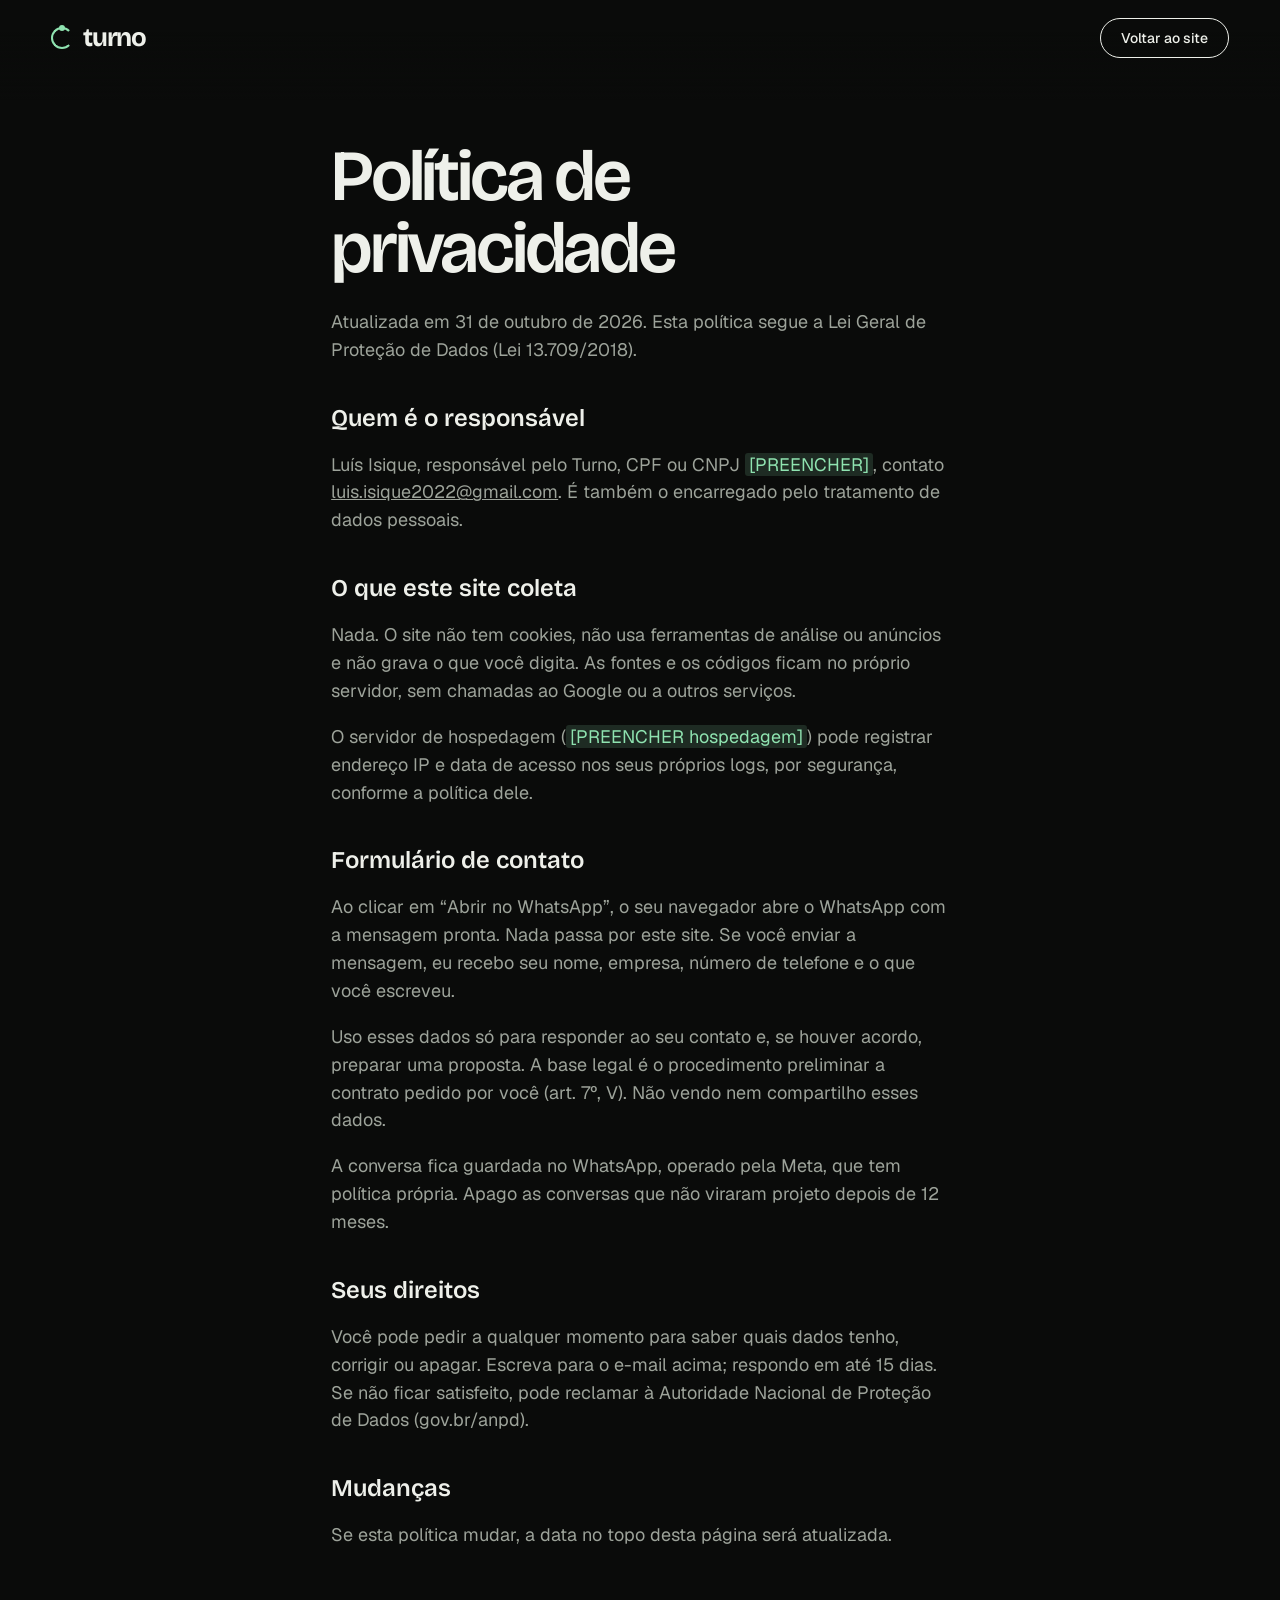
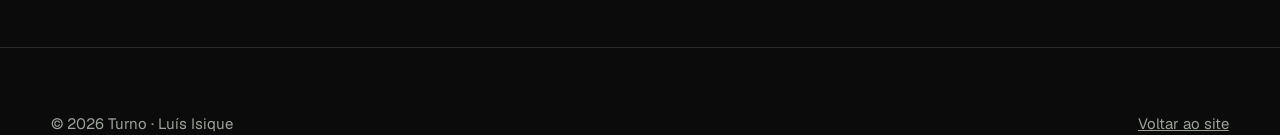
==== commit 3150afef: "Turno: nova versão do site (iPhone 3D, conversas, campo de pontos) Substitui o site anterior pela ve" ====
--- a/privacidade.html
+++ b/privacidade.html
@@ -1,65 +1,37 @@
 <!doctype html>
 <html lang="pt-BR">
 <head>
-  <meta charset="utf-8">
-  <meta name="viewport" content="width=device-width, initial-scale=1">
-  <title>Política de privacidade · Luís Isique</title>
-  <meta name="robots" content="noindex">
-  <meta name="theme-color" content="#f5f6fb" media="(prefers-color-scheme: light)">
-  <meta name="theme-color" content="#05081a" media="(prefers-color-scheme: dark)">
-  <meta name="color-scheme" content="light dark">
-  <link rel="icon" href="data:image/svg+xml,%3Csvg xmlns='http://www.w3.org/2000/svg' viewBox='0 0 32 32'%3E%3Crect width='32' height='32' rx='9' fill='%232c44f5'/%3E%3Cpath d='M9 10h14a1 1 0 0 1 1 1v8a1 1 0 0 1-1 1h-8l-4 3v-3H9a1 1 0 0 1-1-1v-8a1 1 0 0 1 1-1Z' fill='none' stroke='%23fff' stroke-width='1.8' stroke-linejoin='round'/%3E%3C/svg%3E">
-  <link rel="preload" href="fonts/bricolage-grotesque.woff2" as="font" type="font/woff2" crossorigin>
-  <link rel="stylesheet" href="style.css">
-  <script>
-    try { var tema = localStorage.getItem('tema'); } catch (e) {}
-    document.documentElement.dataset.tema = tema || (matchMedia('(prefers-color-scheme: dark)').matches ? 'escuro' : 'claro');
-  </script>
+<meta charset="utf-8">
+<meta name="viewport" content="width=device-width, initial-scale=1">
+<title>Política de privacidade · Turno</title>
+<meta name="robots" content="noindex">
+<meta name="theme-color" content="#0A0B0A">
+<link rel="stylesheet" href="styles.css">
 </head>
 <body>
-  <svg width="0" height="0" style="position:absolute" aria-hidden="true" focusable="false">
-    <symbol id="i-chat" viewBox="0 0 24 24"><path d="M5 5.5h14A1.5 1.5 0 0 1 20.5 7v8.5A1.5 1.5 0 0 1 19 17h-8l-4.5 3.5V17H5a1.5 1.5 0 0 1-1.5-1.5V7A1.5 1.5 0 0 1 5 5.5Z"/></symbol>
-  </svg>
-
-  <a class="pular" href="#conteudo">Pular para o conteúdo</a>
-  <header class="topo">
-    <div class="pilula">
-      <a class="marca" href="index.html" translate="no" aria-label="Luís Isique, início">
-        <span class="marca-bolha" aria-hidden="true"><svg class="ic"><use href="#i-chat"/></svg></span>Luís Isique
-      </a>
-      <a class="botao botao-linha botao-p" href="index.html">Voltar ao site</a>
-    </div>
-  </header>
-
-  <main id="conteudo" class="caixa legal">
-    <h1>Política de privacidade</h1>
-    <p>Atualizada em 26 de outubro de 2026. Esta política segue a Lei Geral de Proteção de Dados (Lei 13.709/2018).</p>
-
-    <h2>Quem é o responsável</h2>
-    <p>Luís Isique, CPF ou CNPJ <span class="preencher">[PREENCHER]</span>, contato <a href="mailto:luis.isique2022@gmail.com">luis.isique2022@gmail.com</a>. É também o encarregado pelo tratamento de dados pessoais.</p>
-
-    <h2>O que este site coleta</h2>
-    <p>Nada. O site não tem cookies, não usa ferramentas de análise ou anúncios e não grava o que você digita. As fontes ficam no próprio servidor, sem chamadas ao Google.</p>
-    <p>Se você escolher entre o tema claro e o escuro, o navegador guarda só essa escolha, no seu aparelho. Ela não é enviada para este site nem para ninguém.</p>
-    <p>O servidor de hospedagem (<span class="preencher">[PREENCHER hospedagem]</span>) pode registrar endereço IP e data de acesso nos seus próprios logs, por segurança, conforme a política dele.</p>
-
-    <h2>Formulário de contato</h2>
-    <p>Ao clicar em “Abrir no WhatsApp”, o seu navegador abre o WhatsApp com a mensagem pronta. Nada passa por este site. Se você enviar a mensagem, eu recebo seu nome, empresa, número de telefone e o que você escreveu.</p>
-    <p>Uso esses dados só para responder ao seu contato e, se houver acordo, preparar uma proposta. A base legal é o procedimento preliminar a contrato pedido por você (art. 7º, V). Não vendo nem compartilho esses dados.</p>
-    <p>A conversa fica guardada no WhatsApp, operado pela Meta, que tem política própria. Apago as conversas que não viraram projeto depois de 12 meses.</p>
-
-    <h2>Seus direitos</h2>
-    <p>Você pode pedir a qualquer momento para saber quais dados tenho, corrigir ou apagar. Escreva para o e-mail acima; respondo em até 15 dias. Se não ficar satisfeito, pode reclamar à Autoridade Nacional de Proteção de Dados (gov.br/anpd).</p>
-
-    <h2>Mudanças</h2>
-    <p>Se esta política mudar, a data no topo desta página será atualizada.</p>
-  </main>
-
-  <footer class="rodape caixa">
-    <div class="rodape-linha">
-      <p><span translate="no">© 2026 Luís Isique</span></p>
-      <p><a href="index.html">Voltar ao site</a></p>
-    </div>
-  </footer>
+<a class="pular" href="#conteudo">Pular para o conteúdo</a>
+<header class="topo">
+  <a class="marca" href="index.html" aria-label="Turno, voltar ao site"><span class="marca-anel" aria-hidden="true"></span>turno</a>
+  <span style="margin-left:auto"></span>
+  <a class="botao botao-topo" href="index.html" style="display:inline-flex">Voltar ao site</a>
+</header>
+<main id="conteudo" class="legal">
+  <h1>Política de privacidade</h1>
+  <p>Atualizada em 31 de outubro de 2026. Esta política segue a Lei Geral de Proteção de Dados (Lei 13.709/2018).</p>
+  <h2>Quem é o responsável</h2>
+  <p>Luís Isique, responsável pelo Turno, CPF ou CNPJ <span class="preencher">[PREENCHER]</span>, contato <a href="mailto:luis.isique2022@gmail.com">luis.isique2022@gmail.com</a>. É também o encarregado pelo tratamento de dados pessoais.</p>
+  <h2>O que este site coleta</h2>
+  <p>Nada. O site não tem cookies, não usa ferramentas de análise ou anúncios e não grava o que você digita. As fontes e os códigos ficam no próprio servidor, sem chamadas ao Google ou a outros serviços.</p>
+  <p>O servidor de hospedagem (<span class="preencher">[PREENCHER hospedagem]</span>) pode registrar endereço IP e data de acesso nos seus próprios logs, por segurança, conforme a política dele.</p>
+  <h2>Formulário de contato</h2>
+  <p>Ao clicar em “Abrir no WhatsApp”, o seu navegador abre o WhatsApp com a mensagem pronta. Nada passa por este site. Se você enviar a mensagem, eu recebo seu nome, empresa, número de telefone e o que você escreveu.</p>
+  <p>Uso esses dados só para responder ao seu contato e, se houver acordo, preparar uma proposta. A base legal é o procedimento preliminar a contrato pedido por você (art. 7º, V). Não vendo nem compartilho esses dados.</p>
+  <p>A conversa fica guardada no WhatsApp, operado pela Meta, que tem política própria. Apago as conversas que não viraram projeto depois de 12 meses.</p>
+  <h2>Seus direitos</h2>
+  <p>Você pode pedir a qualquer momento para saber quais dados tenho, corrigir ou apagar. Escreva para o e-mail acima; respondo em até 15 dias. Se não ficar satisfeito, pode reclamar à Autoridade Nacional de Proteção de Dados (gov.br/anpd).</p>
+  <h2>Mudanças</h2>
+  <p>Se esta política mudar, a data no topo desta página será atualizada.</p>
+</main>
+<footer class="rodape"><div class="rodape-linha"><p>© 2026 Turno · Luís Isique</p><p><a href="index.html">Voltar ao site</a></p></div></footer>
 </body>
 </html>
--- a/styles.css
+++ b/styles.css
@@ -0,0 +1,352 @@
+/* Turno. Paleta: grafite, tinta clara e um acento (verde-menta de "turno ativo"). Fontes no próprio servidor. */
+@font-face { font-family: "Bricolage Grotesque"; src: url("assets/fonts/bricolage-grotesque.woff2") format("woff2"); font-weight: 200 800; font-display: swap; }
+@font-face { font-family: "Geist"; src: url("assets/fonts/geist.woff2") format("woff2"); font-weight: 100 900; font-display: swap; }
+@font-face { font-family: "Geist Mono"; src: url("assets/fonts/geist-mono.woff2") format("woff2"); font-weight: 100 900; font-display: swap; }
+
+:root {
+  --fundo: #0A0B0A;
+  --superficie: #141614;
+  --tinta: #EEF0EA;
+  --tinta-suave: #9DA39A;
+  --linha: rgba(238, 240, 234, .13);
+  --acento: #8FE3B0;
+  --display: "Bricolage Grotesque", system-ui, sans-serif;
+  --sans: "Geist", system-ui, sans-serif;
+  --mono: "Geist Mono", ui-monospace, monospace;
+  --margem: clamp(16px, 4vw, 64px);
+  --ease: cubic-bezier(.22, 1, .36, 1);
+  color-scheme: dark;
+}
+*, *::before, *::after { box-sizing: border-box; }
+html { -webkit-text-size-adjust: 100%; }
+html.lenis, html.lenis body { height: auto; }
+.lenis.lenis-smooth { scroll-behavior: auto !important; }
+body { margin: 0; background: var(--fundo); color: var(--tinta); font: 400 18px/1.55 var(--sans); -webkit-font-smoothing: antialiased; overflow-x: clip; }
+img { display: block; max-width: 100%; }
+a { color: inherit; }
+em { font-style: normal; color: var(--acento); }
+::selection { background: var(--acento); color: var(--fundo); }
+:focus-visible { outline: 2px solid var(--acento); outline-offset: 4px; border-radius: 4px; }
+.sr, .pular:not(:focus) { position: absolute; width: 1px; height: 1px; overflow: hidden; clip-path: inset(50%); white-space: nowrap; }
+.pular { position: fixed; top: 12px; left: 12px; z-index: 100; background: var(--acento); color: var(--fundo); padding: 10px 16px; }
+
+#campo { position: fixed; inset: 0; width: 100%; height: 100%; z-index: 0; pointer-events: none; }
+.grao {
+  position: fixed; inset: -50%; z-index: 60; pointer-events: none; opacity: .05;
+  background-image: url("data:image/svg+xml,%3Csvg xmlns='http://www.w3.org/2000/svg' width='160' height='160'%3E%3Cfilter id='n'%3E%3CfeTurbulence type='fractalNoise' baseFrequency='.9' numOctaves='3' stitchTiles='stitch'/%3E%3C/filter%3E%3Crect width='100%25' height='100%25' filter='url(%23n)'/%3E%3C/svg%3E");
+  animation: grao 1.2s steps(6) infinite;
+}
+@keyframes grao { 0%{transform:translate(0,0)} 33%{transform:translate(-3%,2%)} 66%{transform:translate(2%,-3%)} 100%{transform:translate(0,0)} }
+main, .rodape { position: relative; z-index: 1; }
+
+/* Cursor */
+.cursor { display: none; }
+@media (pointer: fine) {
+  html.cursor-ativo, html.cursor-ativo a, html.cursor-ativo button, html.cursor-ativo summary { cursor: none; }
+  .cursor { display: block; position: fixed; inset: 0; z-index: 90; pointer-events: none; mix-blend-mode: difference; }
+  .cursor-ponto, .cursor-anel { position: absolute; top: 0; left: 0; border-radius: 50%; will-change: transform; }
+  .cursor-ponto { width: 6px; height: 6px; margin: -3px; background: #fff; }
+  .cursor-anel { width: 36px; height: 36px; margin: -18px; border: 1px solid #fff; opacity: .5; transition: width .35s var(--ease), height .35s var(--ease), margin .35s var(--ease), opacity .35s; }
+  .cursor.sobre .cursor-anel { width: 72px; height: 72px; margin: -36px; opacity: 1; }
+}
+
+/* Tipografia */
+.selo { display: inline-flex; align-items: center; gap: 10px; margin: 0 0 24px; font: 500 12px/1.3 var(--mono); letter-spacing: .12em; text-transform: uppercase; color: var(--tinta-suave); }
+.pulso { width: 8px; height: 8px; flex: none; border-radius: 50%; background: var(--acento); box-shadow: 0 0 0 0 rgba(143,227,176,.6); animation: pulso 2.4s infinite; }
+@keyframes pulso { 70% { box-shadow: 0 0 0 10px rgba(143,227,176,0); } 100% { box-shadow: 0 0 0 0 rgba(143,227,176,0); } }
+.titulo-2, .titulo-3, .titulo-gigante, .heroi-titulo { margin: 0; font-family: var(--display); font-weight: 600; letter-spacing: -.045em; line-height: .95; }
+.titulo-2 { font-size: clamp(40px, 5.2vw, 88px); }
+.titulo-3 { font-size: clamp(34px, 4.2vw, 68px); }
+.titulo-gigante { font-size: clamp(64px, 13vw, 232px); letter-spacing: -.06em; line-height: .85; }
+.legenda { margin: 16px 0 0; font: 400 13px/1.4 var(--sans); color: var(--tinta-suave); }
+
+/* Botões */
+.botao {
+  --b: var(--tinta);
+  display: inline-flex; align-items: center; gap: 12px; padding: 16px 26px; border-radius: 999px;
+  border: 1px solid var(--b); color: var(--b); background: transparent; text-decoration: none; cursor: pointer;
+  font: 500 15px/1 var(--sans); position: relative; overflow: hidden; isolation: isolate;
+  transition: color .45s var(--ease), border-color .45s var(--ease);
+}
+.botao::before { content: ""; position: absolute; inset: 0; z-index: -1; background: var(--b); transform: translateY(101%); transition: transform .45s var(--ease); }
+.botao:hover { color: var(--fundo); }
+.botao:hover::before { transform: none; }
+.botao .seta { transition: transform .45s var(--ease); }
+.botao:hover .seta { transform: translate(3px, -3px); }
+.botao-cheio { background: var(--acento); border-color: var(--acento); color: var(--fundo); --b: var(--tinta); }
+
+/* Revelações */
+.revela { opacity: 0; transform: translateY(32px); transition: opacity 1s var(--ease) var(--atraso, 0s), transform 1.1s var(--ease) var(--atraso, 0s); }
+.revela.visivel { opacity: 1; transform: none; }
+[data-palavras] .palavra { display: inline-block; overflow: hidden; vertical-align: top; padding-bottom: .1em; margin-bottom: -.1em; }
+[data-palavras] .palavra > span { display: inline-block; transform: translateY(108%); transition: transform 1.1s var(--ease); transition-delay: calc(.15s + var(--i) * .055s); }
+.pronto [data-palavras] .palavra > span { transform: none; }
+
+/* Topo */
+.topo { position: fixed; top: 0; left: 0; right: 0; z-index: 50; display: flex; align-items: center; gap: 28px; padding: 18px var(--margem); }
+.topo::before { content: ""; position: absolute; inset: 0 0 -24px; z-index: -1; background: linear-gradient(var(--fundo) 30%, transparent); pointer-events: none; }
+.marca { display: inline-flex; align-items: center; gap: 10px; text-decoration: none; font: 700 26px/1 var(--display); letter-spacing: -.05em; }
+.marca-anel { width: 22px; height: 22px; border-radius: 50%; border: 2.5px solid var(--acento); border-right-color: transparent; position: relative; animation: girar 6s linear infinite; }
+.marca-anel::after { content: ""; position: absolute; top: -4px; left: 50%; width: 6px; height: 6px; margin-left: -3px; border-radius: 50%; background: var(--acento); }
+@keyframes girar { to { transform: rotate(360deg); } }
+.topo-turno { margin: 0 auto 0 0; display: flex; align-items: center; gap: 10px; font: 500 11px/1 var(--mono); letter-spacing: .12em; text-transform: uppercase; color: var(--tinta-suave); }
+.relogio { font-variant-numeric: tabular-nums; color: var(--tinta); }
+.topo-nav { display: flex; gap: 32px; font: 500 14px/1 var(--sans); }
+.topo-nav a { text-decoration: none; position: relative; }
+.topo-nav a::after { content: ""; position: absolute; left: 0; right: 0; bottom: -6px; height: 1px; background: currentColor; transform: scaleX(0); transform-origin: right; transition: transform .45s var(--ease); }
+.topo-nav a:hover::after { transform: scaleX(1); transform-origin: left; }
+.botao-topo { padding: 12px 20px; font-size: 14px; }
+.topo-menu { display: none; background: none; border: 1px solid var(--tinta); color: var(--tinta); border-radius: 999px; padding: 10px 18px; font: 500 12px/1 var(--mono); letter-spacing: .12em; text-transform: uppercase; }
+.menu-celular { position: fixed; inset: 0; z-index: 45; background: var(--fundo); display: flex; flex-direction: column; justify-content: center; gap: 8px; padding: 0 var(--margem); }
+.menu-celular[hidden] { display: none; }
+.menu-celular a { font: 600 48px/1.15 var(--display); letter-spacing: -.04em; text-decoration: none; }
+
+/* ---------- Jornada com o iPhone ---------- */
+.jornada { position: relative; display: grid; grid-template-columns: minmax(0, 1.1fr) minmax(0, 1fr); }
+.palco { grid-column: 2; grid-row: 1; align-self: start; position: sticky; top: 0; height: 100vh; height: 100svh; display: grid; place-items: center; z-index: 1; pointer-events: none; }
+.passos-jornada { grid-column: 1; grid-row: 1; position: relative; z-index: 2; }
+.passo { min-height: 100vh; min-height: 100svh; display: flex; flex-direction: column; justify-content: center; padding: 120px var(--margem) 80px; }
+.pratica { min-height: 150vh; justify-content: flex-start; padding-top: 25vh; }
+
+.cena3d { position: relative; perspective: 1250px; perspective-origin: 50% 40%; transform: scale(var(--escala)); }
+.iphone { --w: 300px; --h: 620px; --r: 50px; width: var(--w); height: var(--h); position: relative; transform-style: preserve-3d; will-change: transform; }
+/* corpo: fatias de titânio empilhadas em profundidade (7,6 mm em escala), sombreadas como uma lateral arredondada */
+.iphone-camadas, .iphone-camadas i { position: absolute; inset: 0; border-radius: var(--r); transform-style: preserve-3d; }
+.iphone-camadas i { background: var(--fatia); transform: translateZ(var(--z)); backface-visibility: visible; }
+.botao-lado { position: absolute; width: 4px; border-radius: 2px; background: linear-gradient(90deg, #6d6b65, #b9b6ae 45%, #77746d); transform: translateZ(-15.5px); box-shadow: 0 0 1px rgba(0,0,0,.6); }
+.botao-acao { left: -2.5px; top: 102px; height: 28px; }
+.botao-vol1 { left: -2.5px; top: 148px; height: 50px; }
+.botao-vol2 { left: -2.5px; top: 208px; height: 50px; }
+.botao-power { right: -2.5px; top: 168px; height: 80px; }
+/* frente: aro de titânio fino, borda preta, vidro */
+.iphone-frente {
+  position: absolute; inset: 0; border-radius: var(--r); padding: 2.5px;
+  background: linear-gradient(145deg, #e3e0d8 0%, #8f8c84 18%, #5f5d57 40%, #b5b2aa 62%, #5b5953 82%, #cfccc4 100%);
+  box-shadow: 0 0 0 .5px rgba(0,0,0,.7), inset 0 0 0 .5px rgba(255,255,255,.35);
+}
+.iphone-frente::after { /* reflexo do vidro que corre com o giro */
+  content: ""; position: absolute; inset: 2.5px; border-radius: calc(var(--r) - 2.5px); pointer-events: none; z-index: 6;
+  background:
+    linear-gradient(115deg, transparent 38%, rgba(255,255,255,.11) 46%, rgba(255,255,255,.03) 51%, transparent 58%) var(--brilho, 50%) 0 / 280% 100% no-repeat,
+    linear-gradient(170deg, rgba(255,255,255,.07), transparent 22%);
+}
+.tela { position: absolute; inset: 2.5px; border-radius: calc(var(--r) - 2.5px); background: #050505; overflow: hidden; box-shadow: inset 0 0 0 1px rgba(255,255,255,.05); }
+.ilha { position: absolute; z-index: 5; top: 17px; left: 50%; width: 96px; height: 28px; margin-left: -48px; border-radius: 20px; background: #000; box-shadow: inset 0 0 0 .5px rgba(255,255,255,.04); }
+.ilha::after { content: ""; position: absolute; right: 9px; top: 7px; width: 14px; height: 14px; border-radius: 50%; background: radial-gradient(circle at 38% 35%, #2b3550 0 18%, #0d1120 38%, #050608 70%); box-shadow: inset 0 0 0 1.5px #0b0b0c; }
+.status { position: absolute; z-index: 4; top: 23px; left: 36px; right: 26px; display: flex; justify-content: space-between; align-items: center; font: 600 14px/1 -apple-system, "SF Pro Text", var(--sans); letter-spacing: -.01em; color: #0b0b0b; fill: currentColor; transition: color .5s; }
+.iphone[data-tela="bloqueio"] .status { color: #fff; }
+.status .relogio { color: inherit; }
+.status-icones { display: flex; gap: 5px; align-items: center; }
+
+.app { position: absolute; inset: 7px; border-radius: calc(var(--r) - 9.5px); box-shadow: inset 0 0 0 .5px rgba(0,0,0,.5); overflow: hidden; display: flex; flex-direction: column; opacity: 0; transition: opacity .6s var(--ease); background: #efeae2; color: #111b21; font-family: var(--sans); }
+.iphone[data-tela="heroi"] .app-heroi, .iphone[data-tela="bloqueio"] .app-bloqueio, .iphone[data-tela="pratica"] .app-pratica { opacity: 1; z-index: 2; }
+.zap-topo { display: flex; align-items: center; gap: 9px; padding: 52px 14px 10px; background: #f7f5f3; border-bottom: 1px solid #e3e0dc; }
+.voltar { font-size: 26px; line-height: 1; color: #0b8a5f; }
+.avatar { width: 34px; height: 34px; border-radius: 50%; display: grid; place-items: center; background: #1f6f4f; color: #fff; font: 600 15px/1 var(--sans); }
+.zap-nome { margin: 0; display: grid; line-height: 1.2; }
+.zap-nome strong { font-size: 15px; }
+.zap-nome small { font-size: 11.5px; color: #667781; }
+.chat { list-style: none; margin: 0; padding: 12px 10px; flex: 1; display: flex; flex-direction: column; justify-content: flex-end; gap: 6px; overflow: hidden;
+  background-color: #efeae2; background-image: radial-gradient(rgba(0,0,0,.035) 1px, transparent 1.2px); background-size: 14px 14px; }
+.chat[hidden] { display: none; }
+.msg { max-width: 84%; padding: 7px 9px 6px; border-radius: 9px; font-size: 13.5px; line-height: 1.32; background: #fff; box-shadow: 0 1px .5px rgba(11,20,26,.13); position: relative; }
+.msg.eu { align-self: flex-end; background: #d9fdd3; }
+.msg.ele { align-self: flex-start; }
+.msg.sistema { align-self: center; background: #fff; font-size: 11.5px; color: #54656f; padding: 4px 10px; border-radius: 7px; }
+.msg.aviso { background: #fff3c4; text-align: center; max-width: 92%; }
+.meta { display: block; text-align: right; font-size: 10.5px; color: #667781; margin-top: 2px; }
+.tique { color: #53bdeb; font-weight: 500; letter-spacing: -.25em; margin-left: 2px; }
+.quem { display: block; font-size: 12.5px; color: #1f6f4f; margin-bottom: 2px; }
+.link { color: #027eb5; text-decoration: underline; }
+.audio { display: flex; align-items: center; gap: 8px; flex-wrap: wrap; min-width: 190px; }
+.audio .play { color: #54656f; font-size: 14px; }
+.onda { display: flex; gap: 2px; align-items: center; height: 22px; flex: 1; }
+.onda i { width: 2.5px; border-radius: 2px; background: #8f9a92; height: 40%; }
+.onda i:nth-child(3n) { height: 85%; } .onda i:nth-child(4n+1) { height: 60%; } .onda i:nth-child(5n+2) { height: 30%; }
+.audio .meta { flex-basis: 100%; }
+.digitando { align-self: flex-start; background: #fff; border-radius: 9px; padding: 9px 12px; display: flex; gap: 4px; box-shadow: 0 1px .5px rgba(11,20,26,.13); }
+.digitando i { width: 6px; height: 6px; border-radius: 50%; background: #9aa5a0; animation: digita 1s infinite; }
+.digitando i:nth-child(2) { animation-delay: .15s; } .digitando i:nth-child(3) { animation-delay: .3s; }
+@keyframes digita { 30% { transform: translateY(-3px); opacity: 1; } 0%, 60%, 100% { opacity: .4; transform: none; } }
+.zap-base { display: flex; align-items: center; gap: 8px; padding: 8px 10px 18px; background: #f7f5f3; }
+.campo-msg { flex: 1; background: #fff; border-radius: 20px; padding: 9px 14px; font-size: 13px; color: #8696a0; }
+.mic { width: 36px; height: 36px; border-radius: 50%; display: grid; place-items: center; background: #1daa61; color: #fff; font-size: 10px; }
+/* mensagens que entram uma a uma */
+.js .chat .msg { opacity: 0; transform: translateY(10px) scale(.96); transform-origin: bottom left; transition: opacity .45s var(--ease), transform .55s var(--ease); }
+.js .chat .msg.eu { transform-origin: bottom right; }
+.js .chat .msg.mostra { opacity: 1; transform: none; }
+.js .chat .msg.oculta { display: none; }
+
+/* Tela de bloqueio */
+.app-bloqueio { background: radial-gradient(120% 80% at 50% 0%, #2d4a3c, #0f1713 60%, #050706); color: #fff; padding: 64px 12px 16px; justify-content: flex-start; }
+.bloqueio-hora { margin: 6px 0 0; text-align: center; font: 600 64px/1 var(--display); letter-spacing: -.04em; }
+.bloqueio-data { margin: 4px 0 26px; text-align: center; font-size: 14px; opacity: .8; }
+.notificacoes { list-style: none; margin: 0; padding: 0; display: grid; gap: 8px; }
+.notificacoes li { display: grid; grid-template-columns: 1fr auto; gap: 1px 8px; padding: 11px 13px; border-radius: 18px; background: rgba(255,255,255,.16); backdrop-filter: blur(16px); font-size: 13px; line-height: 1.3; }
+.n-app { grid-column: 1 / -1; font-size: 10.5px; text-transform: uppercase; letter-spacing: .06em; opacity: .7; }
+.notificacoes strong { grid-column: 1; }
+.notificacoes span:not(.n-app) { grid-column: 1; opacity: .92; }
+.notificacoes time { grid-column: 2; grid-row: 2; font-size: 11px; opacity: .65; }
+.js .notificacoes li { opacity: 0; transform: translateY(-14px) scale(.96); transition: opacity .5s var(--ease), transform .6s var(--ease); transition-delay: calc(var(--d, 0) * .35s + .2s); }
+.js .iphone[data-tela="bloqueio"] .notificacoes li { opacity: 1; transform: none; }
+
+/* Cartões flutuantes */
+.flutua {
+  position: absolute; margin: 0; display: grid; gap: 1px; padding: 10px 14px 10px 34px; border-radius: 13px; white-space: nowrap;
+  background: rgba(20,22,20,.78); border: 1px solid var(--linha); backdrop-filter: blur(10px); color: var(--tinta); font-size: 14px;
+  box-shadow: 0 24px 48px -16px rgba(0,0,0,.7); font-size: 13px; opacity: 0; transition: opacity .7s var(--ease), translate .9s var(--ease);
+  translate: 0 12px;
+}
+.flutua::before { content: ""; position: absolute; left: 13px; top: 50%; width: 10px; height: 10px; margin-top: -5px; border-radius: 50%; background: var(--acento); box-shadow: 0 0 12px var(--acento); }
+.flutua small { color: var(--tinta-suave); font-size: 11.5px; }
+.f1 { left: -150px; top: 118px; transform: translateZ(55px); }
+.f2 { right: -112px; top: 300px; transform: translateZ(80px); }
+.f3 { left: -150px; top: 548px; transform: translateZ(40px); }
+.iphone[data-tela="heroi"] .flutua.ligado { opacity: 1; translate: 0 0; }
+.sombra { position: absolute; left: 50%; bottom: -64px; width: 300px; height: 60px; margin-left: -150px; border-radius: 50%; background: radial-gradient(closest-side, rgba(0,0,0,.85), rgba(0,0,0,.35) 60%, transparent); filter: blur(10px); transform: translateX(var(--sombra-x, 0px)) scaleX(var(--sombra, 1)); }
+.sombra::after { content: ""; position: absolute; left: 25%; right: 25%; top: 40%; height: 12px; border-radius: 50%; background: rgba(0,0,0,.8); filter: blur(6px); }
+
+/* Textos da jornada */
+.heroi-titulo { font-size: clamp(44px, 5vw, 88px); max-width: 13.5ch; }
+.heroi-sub { margin: 28px 0 0; max-width: 28ch; font-size: clamp(18px, 1.5vw, 22px); color: var(--tinta-suave); }
+.heroi-botoes { display: flex; gap: 12px; flex-wrap: wrap; margin-top: 36px; }
+.segmentos { list-style: none; margin: 32px 0 0; padding: 0; display: flex; flex-wrap: wrap; gap: 8px; }
+.segmentos li { padding: 7px 13px; border: 1px solid var(--linha); border-radius: 999px; font: 500 12px/1 var(--mono); letter-spacing: .06em; color: var(--tinta-suave); }
+.cenas-lista { list-style: none; margin: 48px 0 0; padding: 0; display: grid; gap: 0; border-top: 1px solid var(--linha); }
+.cenas-lista li { display: grid; grid-template-columns: 88px 1fr; gap: 6px 24px; padding: 26px 0; border-bottom: 1px solid var(--linha); }
+.cena-num { grid-row: 1 / 3; font: 500 13px/1.6 var(--mono); color: var(--acento); }
+.cena-quem { margin: 0; color: var(--tinta-suave); font-size: 16px; }
+.cena-quem strong { color: var(--tinta); margin-right: 6px; }
+.cena-fim { margin: 0; font: 600 clamp(20px, 1.8vw, 26px)/1.2 var(--display); letter-spacing: -.02em; }
+.abas { display: grid; gap: 0; margin-top: 40px; border-top: 1px solid var(--linha); }
+.abas button {
+  display: flex; justify-content: space-between; align-items: baseline; gap: 16px; padding: 18px 0; border: 0; border-bottom: 1px solid var(--linha);
+  background: none; color: var(--tinta-suave); text-align: left; cursor: pointer; font: inherit; position: relative; transition: color .35s, padding .45s var(--ease);
+}
+.abas strong { font: 600 clamp(20px, 1.9vw, 28px)/1.1 var(--display); letter-spacing: -.02em; }
+.abas small { font: 500 11px/1 var(--mono); letter-spacing: .1em; text-transform: uppercase; }
+.abas button:hover, .abas button[aria-pressed="true"] { color: var(--tinta); }
+.abas button[aria-pressed="true"] { padding-left: 22px; }
+.abas button::before { content: ""; position: absolute; left: 0; top: 50%; width: 10px; height: 10px; margin-top: -5px; border-radius: 50%; background: var(--acento); transform: scale(0); transition: transform .45s var(--ease); }
+.abas button[aria-pressed="true"]::before { transform: scale(1); }
+.frase { margin: 32px 0 0; font-size: 20px; }
+.frase strong { color: var(--acento); font-weight: 500; }
+
+/* ---------- Demais cenas ---------- */
+.cena { padding: clamp(104px, 16vh, 180px) var(--margem); }
+.passos { list-style: none; margin: clamp(56px, 9vh, 96px) 0 0; padding: 0; display: grid; grid-template-columns: repeat(3, 1fr); border-top: 1px solid var(--linha); }
+.passos li { padding: 28px 28px 0 0; border-right: 1px solid var(--linha); }
+.passos li + li { padding-left: 28px; }
+.passos li:last-child { border-right: 0; }
+.passos .num { font: 500 13px/1 var(--mono); color: var(--acento); }
+.passos h3 { margin: 28px 0 12px; font: 600 clamp(24px, 2.2vw, 34px)/1.05 var(--display); letter-spacing: -.03em; }
+.passos p { margin: 0; color: var(--tinta-suave); max-width: 32ch; }
+.combinados { display: grid; grid-template-columns: 1fr 2fr; gap: 24px; margin-top: clamp(80px, 12vh, 140px); }
+.combinados ul { list-style: none; margin: 0; padding: 0; display: grid; grid-template-columns: 1fr 1fr; gap: 0 32px; }
+.combinados li { padding: 20px 0 20px 26px; border-top: 1px solid var(--linha); position: relative; color: var(--tinta-suave); }
+.combinados li::before { content: ""; position: absolute; left: 0; top: 29px; width: 8px; height: 8px; border-radius: 50%; border: 1.5px solid var(--acento); }
+.combinados strong { color: var(--tinta); font-weight: 500; }
+
+.duvidas { display: grid; grid-template-columns: 1fr 1.6fr; gap: 24px; }
+.duvidas-lista { border-top: 1px solid var(--linha); }
+.duvidas details { border-bottom: 1px solid var(--linha); }
+.duvidas summary { list-style: none; display: flex; justify-content: space-between; gap: 24px; padding: 26px 0; font: 600 clamp(20px, 1.8vw, 26px)/1.2 var(--display); letter-spacing: -.02em; cursor: pointer; }
+.duvidas summary::-webkit-details-marker { display: none; }
+.duvidas summary::after { content: "+"; font: 300 28px/1 var(--sans); color: var(--acento); transition: transform .45s var(--ease); flex: none; }
+.duvidas details[open] summary::after { transform: rotate(45deg); }
+.duvidas details p { margin: 0 0 26px; max-width: 54ch; color: var(--tinta-suave); }
+
+.sobre { display: grid; grid-template-columns: auto 1fr; gap: clamp(32px, 6vw, 96px); align-items: center; }
+.retrato { width: clamp(140px, 18vw, 260px); aspect-ratio: 1; border-radius: 50%; display: grid; place-items: center; border: 1px solid var(--linha); position: relative; }
+.retrato::before { content: ""; position: absolute; inset: -10px; border-radius: 50%; border: 2px solid var(--acento); border-right-color: transparent; border-bottom-color: transparent; animation: girar 14s linear infinite; }
+.retrato span { font: 600 clamp(48px, 6vw, 88px)/1 var(--display); letter-spacing: .02em; }
+.sobre-texto { margin: 28px 0 0; max-width: 40ch; font-size: clamp(19px, 1.6vw, 24px); color: var(--tinta-suave); }
+
+.contato-sub { margin: 24px 0 0; font-size: clamp(18px, 1.5vw, 22px); color: var(--tinta-suave); max-width: 36ch; }
+.whats { display: grid; grid-template-columns: auto 1fr auto; align-items: center; gap: 16px 40px; margin: clamp(48px, 9vh, 96px) 0; padding: clamp(28px, 4vw, 56px) 0; border-top: 1px solid var(--linha); border-bottom: 1px solid var(--linha); text-decoration: none; position: relative; overflow: hidden; isolation: isolate; }
+.whats::before { content: ""; position: absolute; inset: 0; z-index: -1; background: var(--acento); transform: scaleY(0); transform-origin: bottom; transition: transform .7s var(--ease); }
+.whats:hover::before, .whats:focus-visible::before { transform: none; }
+.whats:hover, .whats:focus-visible { color: var(--fundo); }
+.whats-rotulo { font: 600 clamp(56px, 10vw, 180px)/.9 var(--display); letter-spacing: -.06em; padding-left: 8px; transition: transform .7s var(--ease); }
+.whats:hover .whats-rotulo { transform: translateX(24px); }
+.whats-numero { font: 500 13px/1.2 var(--mono); letter-spacing: .12em; text-transform: uppercase; justify-self: end; }
+.whats-seta { font-size: clamp(40px, 6vw, 96px); line-height: 1; padding-right: 8px; transition: transform .7s var(--ease); }
+.whats:hover .whats-seta { transform: rotate(45deg); }
+.contato-grade { display: grid; grid-template-columns: 1fr 1.5fr; gap: 40px; align-items: start; }
+.contato-email { margin: 0; font-size: 18px; color: var(--tinta-suave); }
+.contato-email a { color: var(--tinta); }
+.formulario { display: grid; gap: 22px; padding: clamp(24px, 3vw, 44px); background: rgba(20,22,20,.75); border: 1px solid var(--linha); border-radius: 8px; backdrop-filter: blur(10px); }
+.formulario label { display: grid; gap: 8px; font: 500 12px/1 var(--mono); letter-spacing: .12em; text-transform: uppercase; color: var(--tinta-suave); }
+input, textarea { width: 100%; padding: 12px 0; border: 0; border-bottom: 1px solid var(--linha); background: transparent; color: var(--tinta); font: 400 18px/1.4 var(--sans); text-transform: none; letter-spacing: 0; resize: vertical; border-radius: 0; }
+input::placeholder, textarea::placeholder { color: rgba(157,163,154,.7); }
+input:focus, textarea:focus { outline: none; border-bottom-color: var(--acento); }
+.aviso-lgpd { margin: 0; font-size: 14px; color: var(--tinta-suave); }
+.formulario .botao { justify-self: start; }
+.formulario-aviso { margin: 0; min-height: 1.4em; font-size: 14px; color: var(--acento); }
+
+.rodape { padding: 64px var(--margem) 0; border-top: 1px solid var(--linha); overflow: hidden; }
+.rodape-linha { display: flex; justify-content: space-between; gap: 16px 32px; flex-wrap: wrap; font-size: 15px; color: var(--tinta-suave); }
+.rodape-linha p { margin: 0; }
+.tecnico { margin-top: 40px; max-width: 80ch; color: var(--tinta-suave); font-size: 15px; }
+.tecnico summary { cursor: pointer; font: 500 12px/1 var(--mono); letter-spacing: .12em; text-transform: uppercase; }
+.tecnico strong { color: var(--tinta); font-weight: 500; }
+.rodape-gigante { font: 700 clamp(120px, 30vw, 520px)/.74 var(--display); letter-spacing: -.07em; color: rgba(238,240,234,.05); margin: 40px 0 0 -.04em; white-space: nowrap; user-select: none; }
+
+/* Página de privacidade */
+.legal { max-width: 720px; margin: 0 auto; padding: 140px var(--margem) 80px; }
+.legal h1 { font: 600 clamp(40px, 6vw, 72px)/1 var(--display); letter-spacing: -.045em; margin: 0 0 24px; }
+.legal h2 { font: 600 24px/1.2 var(--display); margin: 40px 0 10px; }
+.legal p { color: var(--tinta-suave); }
+.preencher { background: rgba(143,227,176,.15); color: var(--acento); padding: 0 4px; border-radius: 3px; }
+
+/* Celular e tablet */
+@media (max-width: 960px) {
+  body { font-size: 17px; }
+  .topo { gap: 12px; }
+  .topo-nav, .botao-topo { display: none; }
+  .topo-menu { display: block; margin-left: auto; }
+  .topo-turno { display: none; }
+  .jornada { grid-template-columns: minmax(0, 1fr); }
+  .palco, .passos-jornada { grid-column: 1; grid-row: 1; }
+  .palco { place-items: end center; padding-bottom: 2svh; }
+  .cena3d { transform-origin: 50% 100%; }
+  .passo { justify-content: flex-start; padding-top: 92px; }
+  .heroi { padding-bottom: 50svh; }
+  .heroi-titulo { font-size: clamp(36px, 10vw, 56px); max-width: none; }
+  .heroi-sub { margin-top: 16px; font-size: 17px; }
+  .heroi-botoes { margin-top: 22px; }
+  .heroi-botoes { flex-wrap: nowrap; gap: 8px; }
+  .heroi-botoes .botao { padding: 12px 16px; font-size: 14px; white-space: nowrap; }
+  .heroi-titulo { font-size: clamp(34px, 9vw, 52px); }
+  .segmentos { display: none; }
+  .legenda { font-size: 12px; }
+  .cenas { min-height: 170svh; }
+  .cenas-lista li, .titulo-2 { background: rgba(10,11,10,.78); backdrop-filter: blur(12px); }
+  .cenas-lista li { grid-template-columns: 1fr; padding: 18px 16px; margin-bottom: 10px; border: 1px solid var(--linha); border-radius: 14px; }
+  .cenas-lista { border-top: 0; margin-top: 24px; }
+  .cena-num { grid-row: auto; }
+  .pratica { padding-top: 92px; min-height: 160svh; }
+  .abas { display: flex; overflow-x: auto; gap: 8px; border: 0; margin-top: 20px; scrollbar-width: none; }
+  .abas button { flex: none; flex-direction: column; gap: 6px; padding: 12px 16px !important; border: 1px solid var(--linha); border-radius: 14px; background: rgba(10,11,10,.8); }
+  .abas button::before { display: none; }
+  .abas button[aria-pressed="true"] { border-color: var(--acento); }
+  .abas strong { font-size: 17px; }
+  .frase { font-size: 16px; margin-top: 16px; }
+  .f1 { left: -60px; } .f2 { right: -60px; } .f3 { left: -50px; }
+  .passos { grid-template-columns: 1fr; }
+  .passos li { padding: 24px 0 !important; border-right: 0; border-bottom: 1px solid var(--linha); }
+  .combinados, .combinados ul, .duvidas, .contato-grade { grid-template-columns: 1fr; }
+  .sobre { grid-template-columns: 1fr; }
+  .whats { grid-template-columns: 1fr auto; }
+  .whats-numero { grid-column: 1; justify-self: start; padding-left: 8px; }
+  .whats-seta { grid-row: 1 / 3; grid-column: 2; }
+}
+
+/* Movimento reduzido */
+@media (prefers-reduced-motion: reduce) {
+  *, *::before, *::after { animation: none !important; transition: none !important; }
+  .revela, [data-palavras] .palavra > span { opacity: 1 !important; transform: none !important; }
+  .js .chat .msg, .js .notificacoes li { opacity: 1 !important; transform: none !important; }
+  .js .chat .msg.oculta { display: block; }
+  .grao, .cursor { display: none !important; }
+}
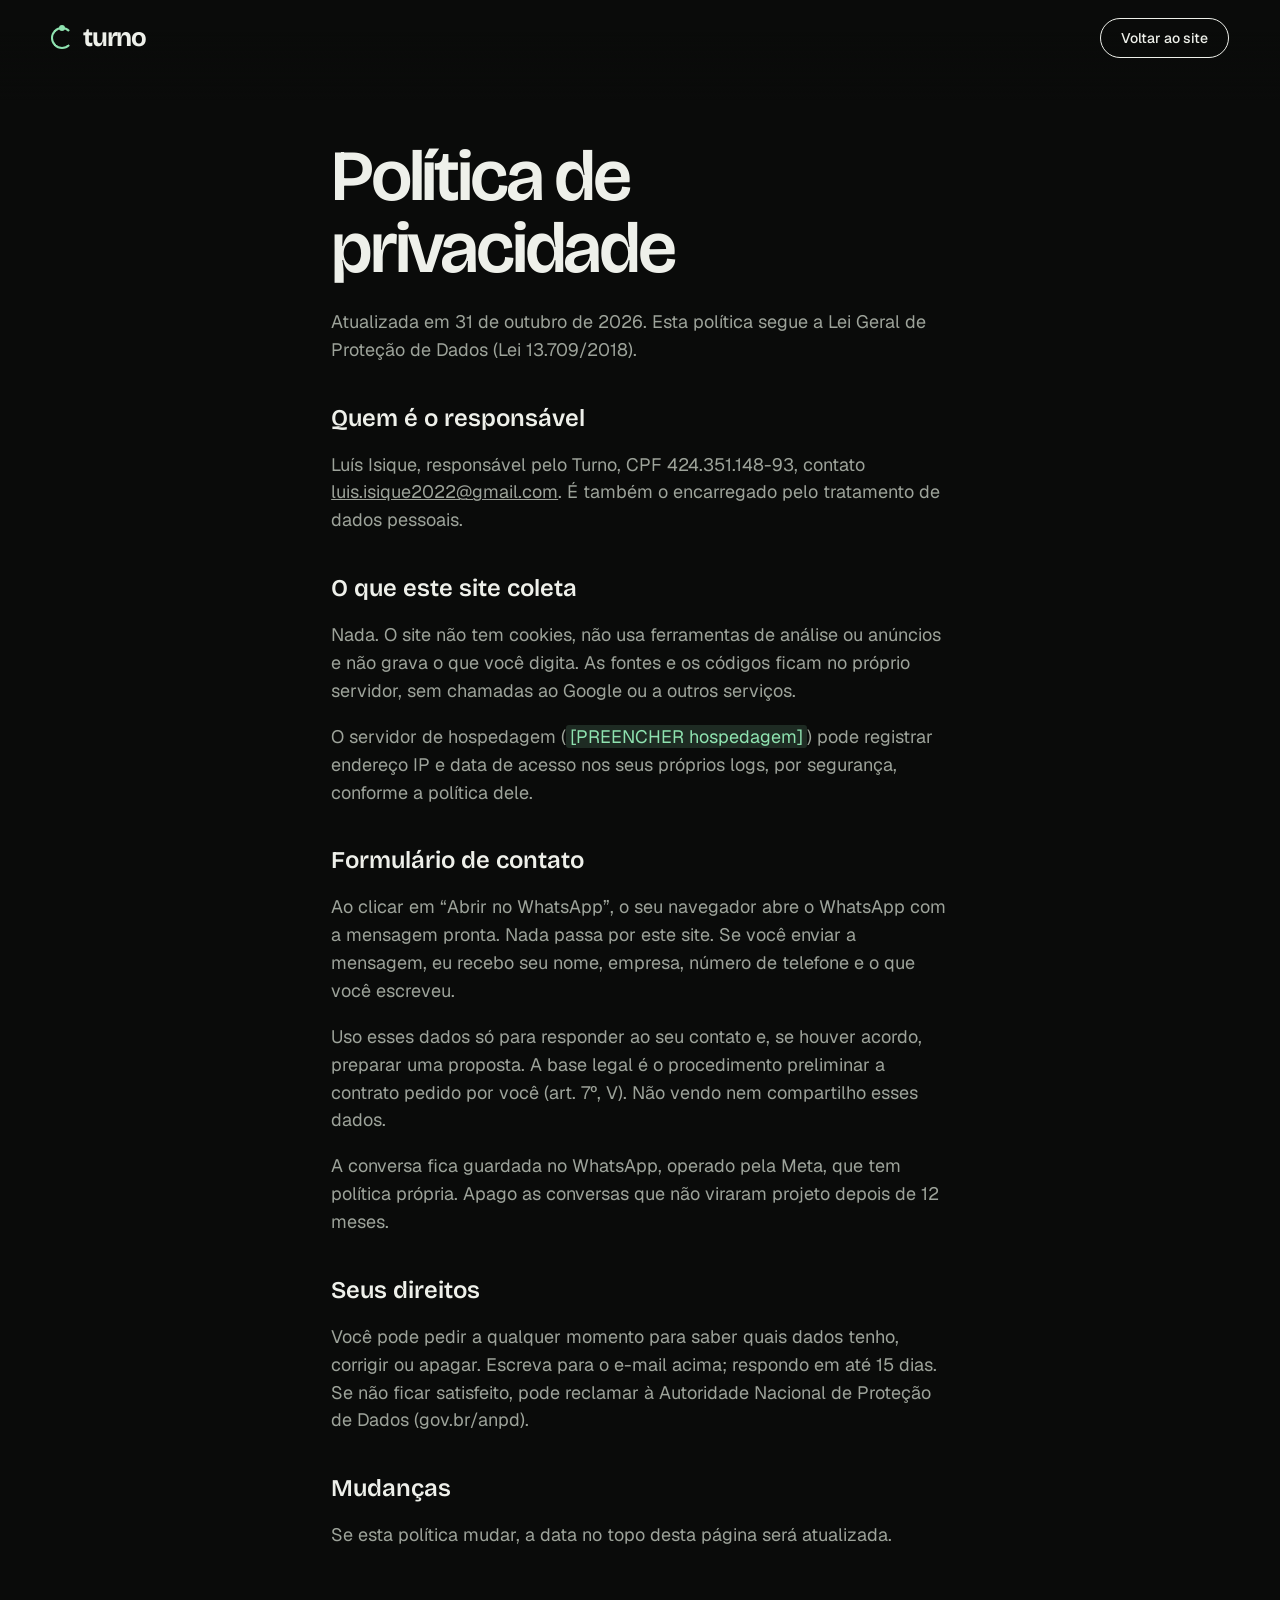
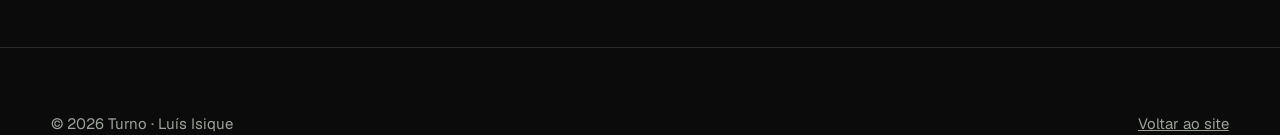
==== commit 8f4faa7e: "Preenche o CPF na política de privacidade Co-Authored-By: Claude Sonnet 5.5 <noreply@anthropic.com> " ====
--- a/privacidade.html
+++ b/privacidade.html
@@ -19,7 +19,7 @@
   <h1>Política de privacidade</h1>
   <p>Atualizada em 31 de outubro de 2026. Esta política segue a Lei Geral de Proteção de Dados (Lei 13.709/2018).</p>
   <h2>Quem é o responsável</h2>
-  <p>Luís Isique, responsável pelo Turno, CPF ou CNPJ <span class="preencher">[PREENCHER]</span>, contato <a href="mailto:luis.isique2022@gmail.com">luis.isique2022@gmail.com</a>. É também o encarregado pelo tratamento de dados pessoais.</p>
+  <p>Luís Isique, responsável pelo Turno, CPF 424.351.148-93, contato <a href="mailto:luis.isique2022@gmail.com">luis.isique2022@gmail.com</a>. É também o encarregado pelo tratamento de dados pessoais.</p>
   <h2>O que este site coleta</h2>
   <p>Nada. O site não tem cookies, não usa ferramentas de análise ou anúncios e não grava o que você digita. As fontes e os códigos ficam no próprio servidor, sem chamadas ao Google ou a outros serviços.</p>
   <p>O servidor de hospedagem (<span class="preencher">[PREENCHER hospedagem]</span>) pode registrar endereço IP e data de acesso nos seus próprios logs, por segurança, conforme a política dele.</p>
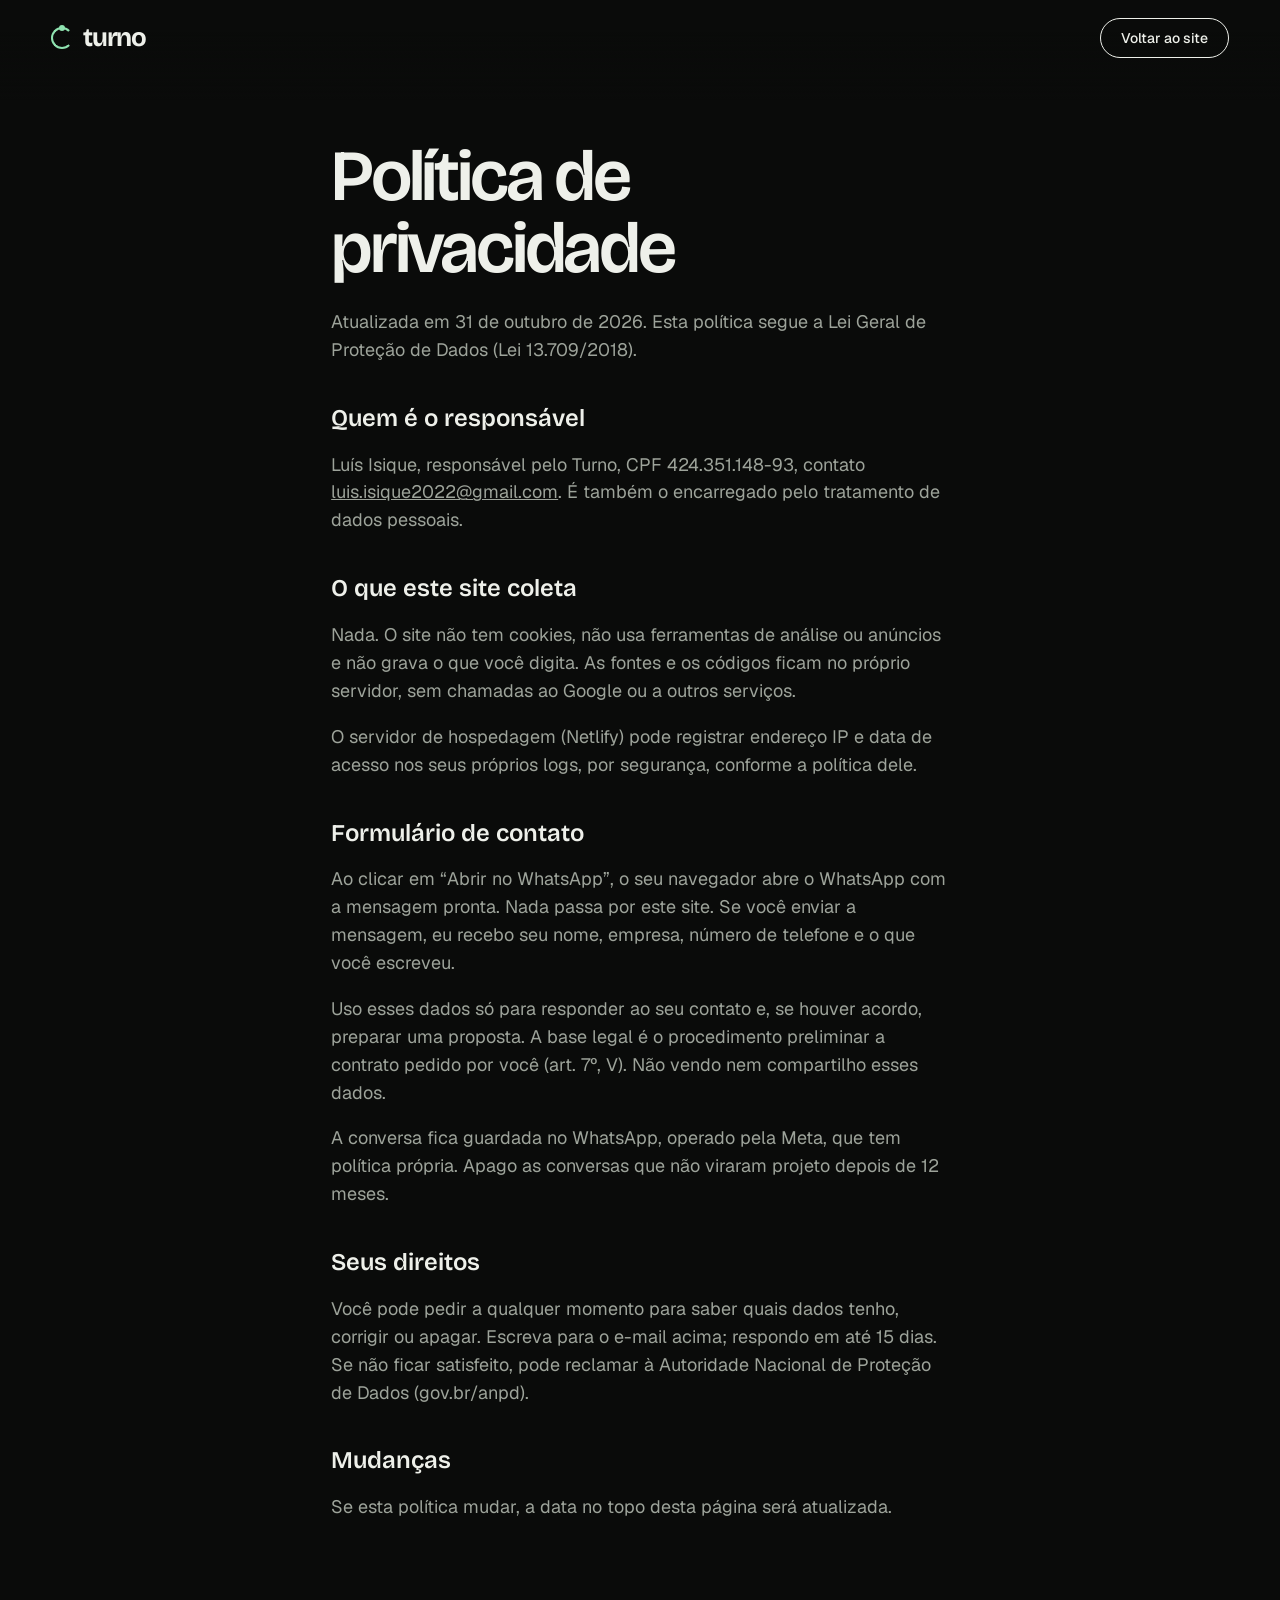
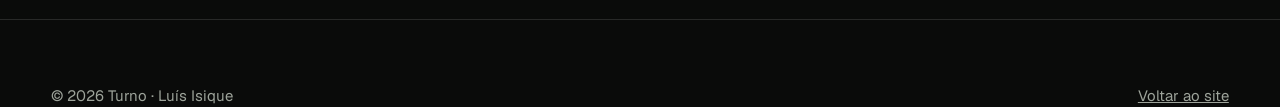
==== commit c87189b8: "Política de privacidade: hospedagem é o Netlify Co-Authored-By: Claude Sonnet 5.5 <noreply@anthropic" ====
--- a/privacidade.html
+++ b/privacidade.html
@@ -22,7 +22,7 @@
   <p>Luís Isique, responsável pelo Turno, CPF 424.351.148-93, contato <a href="mailto:luis.isique2022@gmail.com">luis.isique2022@gmail.com</a>. É também o encarregado pelo tratamento de dados pessoais.</p>
   <h2>O que este site coleta</h2>
   <p>Nada. O site não tem cookies, não usa ferramentas de análise ou anúncios e não grava o que você digita. As fontes e os códigos ficam no próprio servidor, sem chamadas ao Google ou a outros serviços.</p>
-  <p>O servidor de hospedagem (<span class="preencher">[PREENCHER hospedagem]</span>) pode registrar endereço IP e data de acesso nos seus próprios logs, por segurança, conforme a política dele.</p>
+  <p>O servidor de hospedagem (Netlify) pode registrar endereço IP e data de acesso nos seus próprios logs, por segurança, conforme a política dele.</p>
   <h2>Formulário de contato</h2>
   <p>Ao clicar em “Abrir no WhatsApp”, o seu navegador abre o WhatsApp com a mensagem pronta. Nada passa por este site. Se você enviar a mensagem, eu recebo seu nome, empresa, número de telefone e o que você escreveu.</p>
   <p>Uso esses dados só para responder ao seu contato e, se houver acordo, preparar uma proposta. A base legal é o procedimento preliminar a contrato pedido por você (art. 7º, V). Não vendo nem compartilho esses dados.</p>
--- a/styles.css
+++ b/styles.css
@@ -38,17 +38,6 @@
 }
 @keyframes grao { 0%{transform:translate(0,0)} 33%{transform:translate(-3%,2%)} 66%{transform:translate(2%,-3%)} 100%{transform:translate(0,0)} }
 main, .rodape { position: relative; z-index: 1; }
-
-/* Cursor */
-.cursor { display: none; }
-@media (pointer: fine) {
-  html.cursor-ativo, html.cursor-ativo a, html.cursor-ativo button, html.cursor-ativo summary { cursor: none; }
-  .cursor { display: block; position: fixed; inset: 0; z-index: 90; pointer-events: none; mix-blend-mode: difference; }
-  .cursor-ponto, .cursor-anel { position: absolute; top: 0; left: 0; border-radius: 50%; will-change: transform; }
-  .cursor-ponto { width: 6px; height: 6px; margin: -3px; background: #fff; }
-  .cursor-anel { width: 36px; height: 36px; margin: -18px; border: 1px solid #fff; opacity: .5; transition: width .35s var(--ease), height .35s var(--ease), margin .35s var(--ease), opacity .35s; }
-  .cursor.sobre .cursor-anel { width: 72px; height: 72px; margin: -36px; opacity: 1; }
-}
 
 /* Tipografia */
 .selo { display: inline-flex; align-items: center; gap: 10px; margin: 0 0 24px; font: 500 12px/1.3 var(--mono); letter-spacing: .12em; text-transform: uppercase; color: var(--tinta-suave); }
@@ -103,42 +92,41 @@
 
 /* ---------- Jornada com o iPhone ---------- */
 .jornada { position: relative; display: grid; grid-template-columns: minmax(0, 1.1fr) minmax(0, 1fr); }
-.palco { grid-column: 2; grid-row: 1; align-self: start; position: sticky; top: 0; height: 100vh; height: 100svh; display: grid; place-items: center; z-index: 1; pointer-events: none; }
+.palco { grid-column: 2; grid-row: 1; align-self: start; position: sticky; top: 0; height: 100vh; height: 100svh; z-index: 1; pointer-events: none; }
 .passos-jornada { grid-column: 1; grid-row: 1; position: relative; z-index: 2; }
 .passo { min-height: 100vh; min-height: 100svh; display: flex; flex-direction: column; justify-content: center; padding: 120px var(--margem) 80px; }
 .pratica { min-height: 150vh; justify-content: flex-start; padding-top: 25vh; }
-
-.cena3d { position: relative; perspective: 1250px; perspective-origin: 50% 40%; transform: scale(var(--escala)); }
-.iphone { --w: 300px; --h: 620px; --r: 50px; width: var(--w); height: var(--h); position: relative; transform-style: preserve-3d; will-change: transform; }
-/* corpo: fatias de titânio empilhadas em profundidade (7,6 mm em escala), sombreadas como uma lateral arredondada */
-.iphone-camadas, .iphone-camadas i { position: absolute; inset: 0; border-radius: var(--r); transform-style: preserve-3d; }
-.iphone-camadas i { background: var(--fatia); transform: translateZ(var(--z)); backface-visibility: visible; }
-.botao-lado { position: absolute; width: 4px; border-radius: 2px; background: linear-gradient(90deg, #6d6b65, #b9b6ae 45%, #77746d); transform: translateZ(-15.5px); box-shadow: 0 0 1px rgba(0,0,0,.6); }
-.botao-acao { left: -2.5px; top: 102px; height: 28px; }
-.botao-vol1 { left: -2.5px; top: 148px; height: 50px; }
-.botao-vol2 { left: -2.5px; top: 208px; height: 50px; }
-.botao-power { right: -2.5px; top: 168px; height: 80px; }
-/* frente: aro de titânio fino, borda preta, vidro */
-.iphone-frente {
-  position: absolute; inset: 0; border-radius: var(--r); padding: 2.5px;
-  background: linear-gradient(145deg, #e3e0d8 0%, #8f8c84 18%, #5f5d57 40%, #b5b2aa 62%, #5b5953 82%, #cfccc4 100%);
-  box-shadow: 0 0 0 .5px rgba(0,0,0,.7), inset 0 0 0 .5px rgba(255,255,255,.35);
-}
+.passo-conteudo { display: contents; }
+
+/* O aparelho é um modelo 3D desenhado no canvas #fone (fone.js). A tela é HTML: o app.js encaixa
+   este bloco sobre a tela do modelo com matrix3d, então o texto continua sendo texto de verdade. */
+#fone { position: absolute; inset: 0; width: 100%; height: 100%; }
+.iphone { --r: 36px; position: absolute; left: 0; top: 0; width: 288px; height: 604px; transform-origin: 0 0; border-radius: var(--r); overflow: hidden; background: #050505; opacity: 0; visibility: hidden; transition: opacity .5s var(--ease); }
+.fone3d .iphone { opacity: var(--vis, 1); visibility: visible; }
+.iphone-frente, .tela { position: absolute; inset: 0; border-radius: inherit; }
 .iphone-frente::after { /* reflexo do vidro que corre com o giro */
-  content: ""; position: absolute; inset: 2.5px; border-radius: calc(var(--r) - 2.5px); pointer-events: none; z-index: 6;
+  content: ""; position: absolute; inset: 0; border-radius: inherit; pointer-events: none; z-index: 6;
   background:
-    linear-gradient(115deg, transparent 38%, rgba(255,255,255,.11) 46%, rgba(255,255,255,.03) 51%, transparent 58%) var(--brilho, 50%) 0 / 280% 100% no-repeat,
+    linear-gradient(115deg, transparent 38%, rgba(255,255,255,.12) 46%, rgba(255,255,255,.03) 51%, transparent 58%) var(--brilho, 50%) 0 / 280% 100% no-repeat,
     linear-gradient(170deg, rgba(255,255,255,.07), transparent 22%);
 }
-.tela { position: absolute; inset: 2.5px; border-radius: calc(var(--r) - 2.5px); background: #050505; overflow: hidden; box-shadow: inset 0 0 0 1px rgba(255,255,255,.05); }
-.ilha { position: absolute; z-index: 5; top: 17px; left: 50%; width: 96px; height: 28px; margin-left: -48px; border-radius: 20px; background: #000; box-shadow: inset 0 0 0 .5px rgba(255,255,255,.04); }
-.ilha::after { content: ""; position: absolute; right: 9px; top: 7px; width: 14px; height: 14px; border-radius: 50%; background: radial-gradient(circle at 38% 35%, #2b3550 0 18%, #0d1120 38%, #050608 70%); box-shadow: inset 0 0 0 1.5px #0b0b0c; }
-.status { position: absolute; z-index: 4; top: 23px; left: 36px; right: 26px; display: flex; justify-content: space-between; align-items: center; font: 600 14px/1 -apple-system, "SF Pro Text", var(--sans); letter-spacing: -.01em; color: #0b0b0b; fill: currentColor; transition: color .5s; }
+.tela { overflow: hidden; }
+.ilha { position: absolute; z-index: 5; top: 10px; left: 50%; width: 84px; height: 25px; margin-left: -42px; border-radius: 20px; background: #000; }
+.ilha::after { content: ""; position: absolute; right: 8px; top: 6px; width: 13px; height: 13px; border-radius: 50%; background: radial-gradient(circle at 38% 35%, #2b3550 0 18%, #0d1120 38%, #050608 70%); box-shadow: inset 0 0 0 1.5px #0b0b0b; }
+.status { position: absolute; z-index: 4; top: 15px; left: 30px; right: 22px; display: flex; justify-content: space-between; align-items: center; font: 600 14px/1 -apple-system, "SF Pro Text", var(--sans); letter-spacing: -.01em; color: #0b0b0b; fill: currentColor; transition: color .5s; }
 .iphone[data-tela="bloqueio"] .status { color: #fff; }
+/* na tela de bloqueio do iPhone a barra de cima não mostra a hora: ela fica no relógio grande */
+.iphone[data-tela="bloqueio"] .status .relogio { visibility: hidden; }
+.indicador { position: absolute; z-index: 5; left: 50%; bottom: 7px; width: 104px; height: 4px; margin-left: -52px; border-radius: 2px; background: #0b0b0b; opacity: .9; transition: background .5s; }
+.iphone[data-tela="bloqueio"] .indicador { background: #fff; opacity: .85; }
 .status .relogio { color: inherit; }
 .status-icones { display: flex; gap: 5px; align-items: center; }
-
-.app { position: absolute; inset: 7px; border-radius: calc(var(--r) - 9.5px); box-shadow: inset 0 0 0 .5px rgba(0,0,0,.5); overflow: hidden; display: flex; flex-direction: column; opacity: 0; transition: opacity .6s var(--ease); background: #efeae2; color: #111b21; font-family: var(--sans); }
+/* sem WebGL: a tela fica de pé, no centro, com uma moldura simples */
+.sem3d .iphone { left: 50%; top: 50%; margin: -302px 0 0 -144px; opacity: 1; visibility: visible; box-shadow: 0 0 0 5px #4a4944, 0 0 0 6px #8f8c84, 0 30px 60px -20px rgba(0,0,0,.8); }
+.ancora { position: absolute; left: 0; top: 0; width: 300px; height: 620px; transform-origin: 0 0; opacity: 0; transition: opacity .5s var(--ease); }
+.fone3d .ancora { opacity: 1; }
+
+.app { position: absolute; inset: 0; border-radius: inherit; box-shadow: inset 0 0 0 .5px rgba(0,0,0,.5); overflow: hidden; display: flex; flex-direction: column; opacity: 0; transition: opacity .6s var(--ease); background: #efeae2; color: #111b21; font-family: var(--sans); }
 .iphone[data-tela="heroi"] .app-heroi, .iphone[data-tela="bloqueio"] .app-bloqueio, .iphone[data-tela="pratica"] .app-pratica { opacity: 1; z-index: 2; }
 .zap-topo { display: flex; align-items: center; gap: 9px; padding: 52px 14px 10px; background: #f7f5f3; border-bottom: 1px solid #e3e0dc; }
 .voltar { font-size: 26px; line-height: 1; color: #0b8a5f; }
@@ -155,11 +143,11 @@
 .msg.sistema { align-self: center; background: #fff; font-size: 11.5px; color: #54656f; padding: 4px 10px; border-radius: 7px; }
 .msg.aviso { background: #fff3c4; text-align: center; max-width: 92%; }
 .meta { display: block; text-align: right; font-size: 10.5px; color: #667781; margin-top: 2px; }
-.tique { color: #53bdeb; font-weight: 500; letter-spacing: -.25em; margin-left: 2px; }
+.tique { color: #53bdeb; display: inline-block; vertical-align: -1px; margin-left: 3px; width: 15px; height: 10px; }
 .quem { display: block; font-size: 12.5px; color: #1f6f4f; margin-bottom: 2px; }
 .link { color: #027eb5; text-decoration: underline; }
 .audio { display: flex; align-items: center; gap: 8px; flex-wrap: wrap; min-width: 190px; }
-.audio .play { color: #54656f; font-size: 14px; }
+.audio .play { color: #54656f; display: grid; place-items: center; }
 .onda { display: flex; gap: 2px; align-items: center; height: 22px; flex: 1; }
 .onda i { width: 2.5px; border-radius: 2px; background: #8f9a92; height: 40%; }
 .onda i:nth-child(3n) { height: 85%; } .onda i:nth-child(4n+1) { height: 60%; } .onda i:nth-child(5n+2) { height: 30%; }
@@ -168,9 +156,9 @@
 .digitando i { width: 6px; height: 6px; border-radius: 50%; background: #9aa5a0; animation: digita 1s infinite; }
 .digitando i:nth-child(2) { animation-delay: .15s; } .digitando i:nth-child(3) { animation-delay: .3s; }
 @keyframes digita { 30% { transform: translateY(-3px); opacity: 1; } 0%, 60%, 100% { opacity: .4; transform: none; } }
-.zap-base { display: flex; align-items: center; gap: 8px; padding: 8px 10px 18px; background: #f7f5f3; }
+.zap-base { display: flex; align-items: center; gap: 8px; padding: 8px 10px 20px; background: #f7f5f3; }
 .campo-msg { flex: 1; background: #fff; border-radius: 20px; padding: 9px 14px; font-size: 13px; color: #8696a0; }
-.mic { width: 36px; height: 36px; border-radius: 50%; display: grid; place-items: center; background: #1daa61; color: #fff; font-size: 10px; }
+.mic { width: 36px; height: 36px; border-radius: 50%; display: grid; place-items: center; background: #1daa61; color: #fff; }
 /* mensagens que entram uma a uma */
 .js .chat .msg { opacity: 0; transform: translateY(10px) scale(.96); transform-origin: bottom left; transition: opacity .45s var(--ease), transform .55s var(--ease); }
 .js .chat .msg.eu { transform-origin: bottom right; }
@@ -193,16 +181,16 @@
 /* Cartões flutuantes */
 .flutua {
   position: absolute; margin: 0; display: grid; gap: 1px; padding: 10px 14px 10px 34px; border-radius: 13px; white-space: nowrap;
-  background: rgba(20,22,20,.78); border: 1px solid var(--linha); backdrop-filter: blur(10px); color: var(--tinta); font-size: 14px;
+  background: rgba(20,22,20,.94); border: 1px solid var(--linha); color: var(--tinta); font-size: 14px;
   box-shadow: 0 24px 48px -16px rgba(0,0,0,.7); font-size: 13px; opacity: 0; transition: opacity .7s var(--ease), translate .9s var(--ease);
   translate: 0 12px;
 }
 .flutua::before { content: ""; position: absolute; left: 13px; top: 50%; width: 10px; height: 10px; margin-top: -5px; border-radius: 50%; background: var(--acento); box-shadow: 0 0 12px var(--acento); }
 .flutua small { color: var(--tinta-suave); font-size: 11.5px; }
-.f1 { left: -150px; top: 118px; transform: translateZ(55px); }
-.f2 { right: -112px; top: 300px; transform: translateZ(80px); }
-.f3 { left: -150px; top: 548px; transform: translateZ(40px); }
-.iphone[data-tela="heroi"] .flutua.ligado { opacity: 1; translate: 0 0; }
+.f1 { left: -214px; top: 118px; }
+.f2 { right: -136px; top: 122px; }
+.f3 { left: -226px; top: 540px; }
+.ancora[data-tela="heroi"] .flutua.ligado { opacity: 1; translate: 0 0; }
 .sombra { position: absolute; left: 50%; bottom: -64px; width: 300px; height: 60px; margin-left: -150px; border-radius: 50%; background: radial-gradient(closest-side, rgba(0,0,0,.85), rgba(0,0,0,.35) 60%, transparent); filter: blur(10px); transform: translateX(var(--sombra-x, 0px)) scaleX(var(--sombra, 1)); }
 .sombra::after { content: ""; position: absolute; left: 25%; right: 25%; top: 40%; height: 12px; border-radius: 50%; background: rgba(0,0,0,.8); filter: blur(6px); }
 
@@ -287,10 +275,10 @@
 .rodape { padding: 64px var(--margem) 0; border-top: 1px solid var(--linha); overflow: hidden; }
 .rodape-linha { display: flex; justify-content: space-between; gap: 16px 32px; flex-wrap: wrap; font-size: 15px; color: var(--tinta-suave); }
 .rodape-linha p { margin: 0; }
-.tecnico { margin-top: 40px; max-width: 80ch; color: var(--tinta-suave); font-size: 15px; }
-.tecnico summary { cursor: pointer; font: 500 12px/1 var(--mono); letter-spacing: .12em; text-transform: uppercase; }
+.tecnico { position: relative; z-index: 2; margin-top: 40px; max-width: 80ch; color: var(--tinta-suave); font-size: 15px; }
+.tecnico summary { cursor: pointer; padding: 10px 0; font: 500 12px/1 var(--mono); letter-spacing: .12em; text-transform: uppercase; }
 .tecnico strong { color: var(--tinta); font-weight: 500; }
-.rodape-gigante { font: 700 clamp(120px, 30vw, 520px)/.74 var(--display); letter-spacing: -.07em; color: rgba(238,240,234,.05); margin: 40px 0 0 -.04em; white-space: nowrap; user-select: none; }
+.rodape-gigante { pointer-events: none; font: 700 clamp(120px, 30vw, 520px)/.74 var(--display); letter-spacing: -.07em; color: rgba(238,240,234,.05); margin: 40px 0 0 -.04em; white-space: nowrap; user-select: none; }
 
 /* Página de privacidade */
 .legal { max-width: 720px; margin: 0 auto; padding: 140px var(--margem) 80px; }
@@ -303,36 +291,41 @@
 @media (max-width: 960px) {
   body { font-size: 17px; }
   .topo { gap: 12px; }
-  .topo-nav, .botao-topo { display: none; }
+  .topo-nav, .botao-topo, .topo-turno { display: none; }
   .topo-menu { display: block; margin-left: auto; }
-  .topo-turno { display: none; }
   .jornada { grid-template-columns: minmax(0, 1fr); }
   .palco, .passos-jornada { grid-column: 1; grid-row: 1; }
-  .palco { place-items: end center; padding-bottom: 2svh; }
-  .cena3d { transform-origin: 50% 100%; }
-  .passo { justify-content: flex-start; padding-top: 92px; }
-  .heroi { padding-bottom: 50svh; }
-  .heroi-titulo { font-size: clamp(36px, 10vw, 56px); max-width: none; }
-  .heroi-sub { margin-top: 16px; font-size: 17px; }
-  .heroi-botoes { margin-top: 22px; }
-  .heroi-botoes { flex-wrap: nowrap; gap: 8px; }
-  .heroi-botoes .botao { padding: 12px 16px; font-size: 14px; white-space: nowrap; }
-  .heroi-titulo { font-size: clamp(34px, 9vw, 52px); }
-  .segmentos { display: none; }
-  .legenda { font-size: 12px; }
-  .cenas { min-height: 170svh; }
-  .cenas-lista li, .titulo-2 { background: rgba(10,11,10,.78); backdrop-filter: blur(12px); }
-  .cenas-lista li { grid-template-columns: 1fr; padding: 18px 16px; margin-bottom: 10px; border: 1px solid var(--linha); border-radius: 14px; }
-  .cenas-lista { border-top: 0; margin-top: 24px; }
-  .cena-num { grid-row: auto; }
-  .pratica { padding-top: 92px; min-height: 160svh; }
-  .abas { display: flex; overflow-x: auto; gap: 8px; border: 0; margin-top: 20px; scrollbar-width: none; }
-  .abas button { flex: none; flex-direction: column; gap: 6px; padding: 12px 16px !important; border: 1px solid var(--linha); border-radius: 14px; background: rgba(10,11,10,.8); }
+  /* Duas zonas que não se cruzam: o texto do passo fica preso no alto e o iPhone, inteiro, embaixo.
+     O app.js mede o texto e calcula a escala do iPhone para caber no espaço que sobra. */
+  .flutua { display: none; }
+  /* leve no celular: sem granulado animado nem desfoque de fundo, que travavam a GPU */
+  .grao { display: none; }
+  .notificacoes li { backdrop-filter: none; background: rgba(60,66,60,.72); }
+  .passo { display: block; min-height: 135svh; padding: 0 var(--margem); }
+  .passo-conteudo { display: block; position: sticky; top: var(--topo-texto, 72px); opacity: 0; visibility: hidden; transition: opacity .35s var(--ease), visibility 0s linear .35s; }
+  .passo.ativo .passo-conteudo { opacity: 1; visibility: visible; transition: opacity .45s var(--ease); }
+  .heroi-titulo { font-size: clamp(30px, 8.6vw, 52px); max-width: none; line-height: .98; }
+  .heroi .selo { margin-bottom: 14px; font-size: 11px; }
+  .heroi-sub { margin-top: 14px; font-size: 16px; max-width: 30ch; }
+  .heroi-botoes { margin-top: 18px; flex-wrap: nowrap; gap: 8px; }
+  .heroi-botoes .botao { padding: 12px 16px; font-size: 14px; white-space: nowrap; background: rgba(10,11,10,.92); }
+  .heroi-botoes .botao-cheio { background: var(--acento); }
+  .heroi .legenda, .segmentos { display: none; }
+  .titulo-2 { font-size: clamp(32px, 9vw, 52px); }
+  /* cenas viram um carrossel: o bloco fica baixo e sobra altura para o iPhone */
+  .cenas-lista { display: flex; gap: 10px; overflow-x: auto; scroll-snap-type: x mandatory; border-top: 0; margin: 18px calc(-1 * var(--margem)) 0; padding: 0 var(--margem); scroll-padding: 0 var(--margem); scrollbar-width: none; }
+  .cenas-lista::-webkit-scrollbar { display: none; }
+  .cenas-lista li { flex: 0 0 84%; scroll-snap-align: start; grid-template-columns: 1fr; gap: 4px; padding: 14px 16px; border: 1px solid var(--linha); border-radius: 14px; background: rgba(10,11,10,.82); }
+  .cena-num { grid-row: auto; font-size: 12px; line-height: 1.4; }
+  .cena-quem { font-size: 14px; }
+  .cena-fim { font-size: 17px; }
+  .pratica { min-height: 150svh; }
+  .abas { display: flex; overflow-x: auto; gap: 8px; border: 0; margin-top: 18px; scrollbar-width: none; -webkit-overflow-scrolling: touch; }
+  .abas button { flex: none; flex-direction: column; gap: 6px; padding: 12px 16px !important; border: 1px solid var(--linha); border-radius: 14px; background: rgba(10,11,10,.85); }
   .abas button::before { display: none; }
   .abas button[aria-pressed="true"] { border-color: var(--acento); }
   .abas strong { font-size: 17px; }
-  .frase { font-size: 16px; margin-top: 16px; }
-  .f1 { left: -60px; } .f2 { right: -60px; } .f3 { left: -50px; }
+  .frase { font-size: 16px; line-height: 1.4; margin-top: 14px; min-height: 2.8em; }
   .passos { grid-template-columns: 1fr; }
   .passos li { padding: 24px 0 !important; border-right: 0; border-bottom: 1px solid var(--linha); }
   .combinados, .combinados ul, .duvidas, .contato-grade { grid-template-columns: 1fr; }
@@ -341,6 +334,20 @@
   .whats-numero { grid-column: 1; justify-self: start; padding-left: 8px; }
   .whats-seta { grid-row: 1 / 3; grid-column: 2; }
 }
+@media (max-width: 480px) {
+  .cena { padding-left: 16px; padding-right: 16px; }
+  .titulo-3 { font-size: clamp(30px, 9vw, 44px); }
+  .titulo-gigante { font-size: clamp(48px, 17vw, 80px); }
+  .whats-rotulo { font-size: clamp(44px, 15vw, 72px); }
+  .retrato { width: 120px; }
+  .formulario { padding: 20px 16px; }
+  .rodape-gigante { font-size: 36vw; }
+}
+@media (max-width: 960px) and (max-height: 720px) {
+  .heroi .selo, .heroi-sub, .pratica .legenda { display: none; }
+  .heroi-titulo { font-size: clamp(28px, 7.6vw, 40px); }
+  .titulo-2 { font-size: clamp(28px, 8vw, 40px); }
+}
 
 /* Movimento reduzido */
 @media (prefers-reduced-motion: reduce) {
@@ -348,5 +355,5 @@
   .revela, [data-palavras] .palavra > span { opacity: 1 !important; transform: none !important; }
   .js .chat .msg, .js .notificacoes li { opacity: 1 !important; transform: none !important; }
   .js .chat .msg.oculta { display: block; }
-  .grao, .cursor { display: none !important; }
-}
+  .grao { display: none !important; }
+}
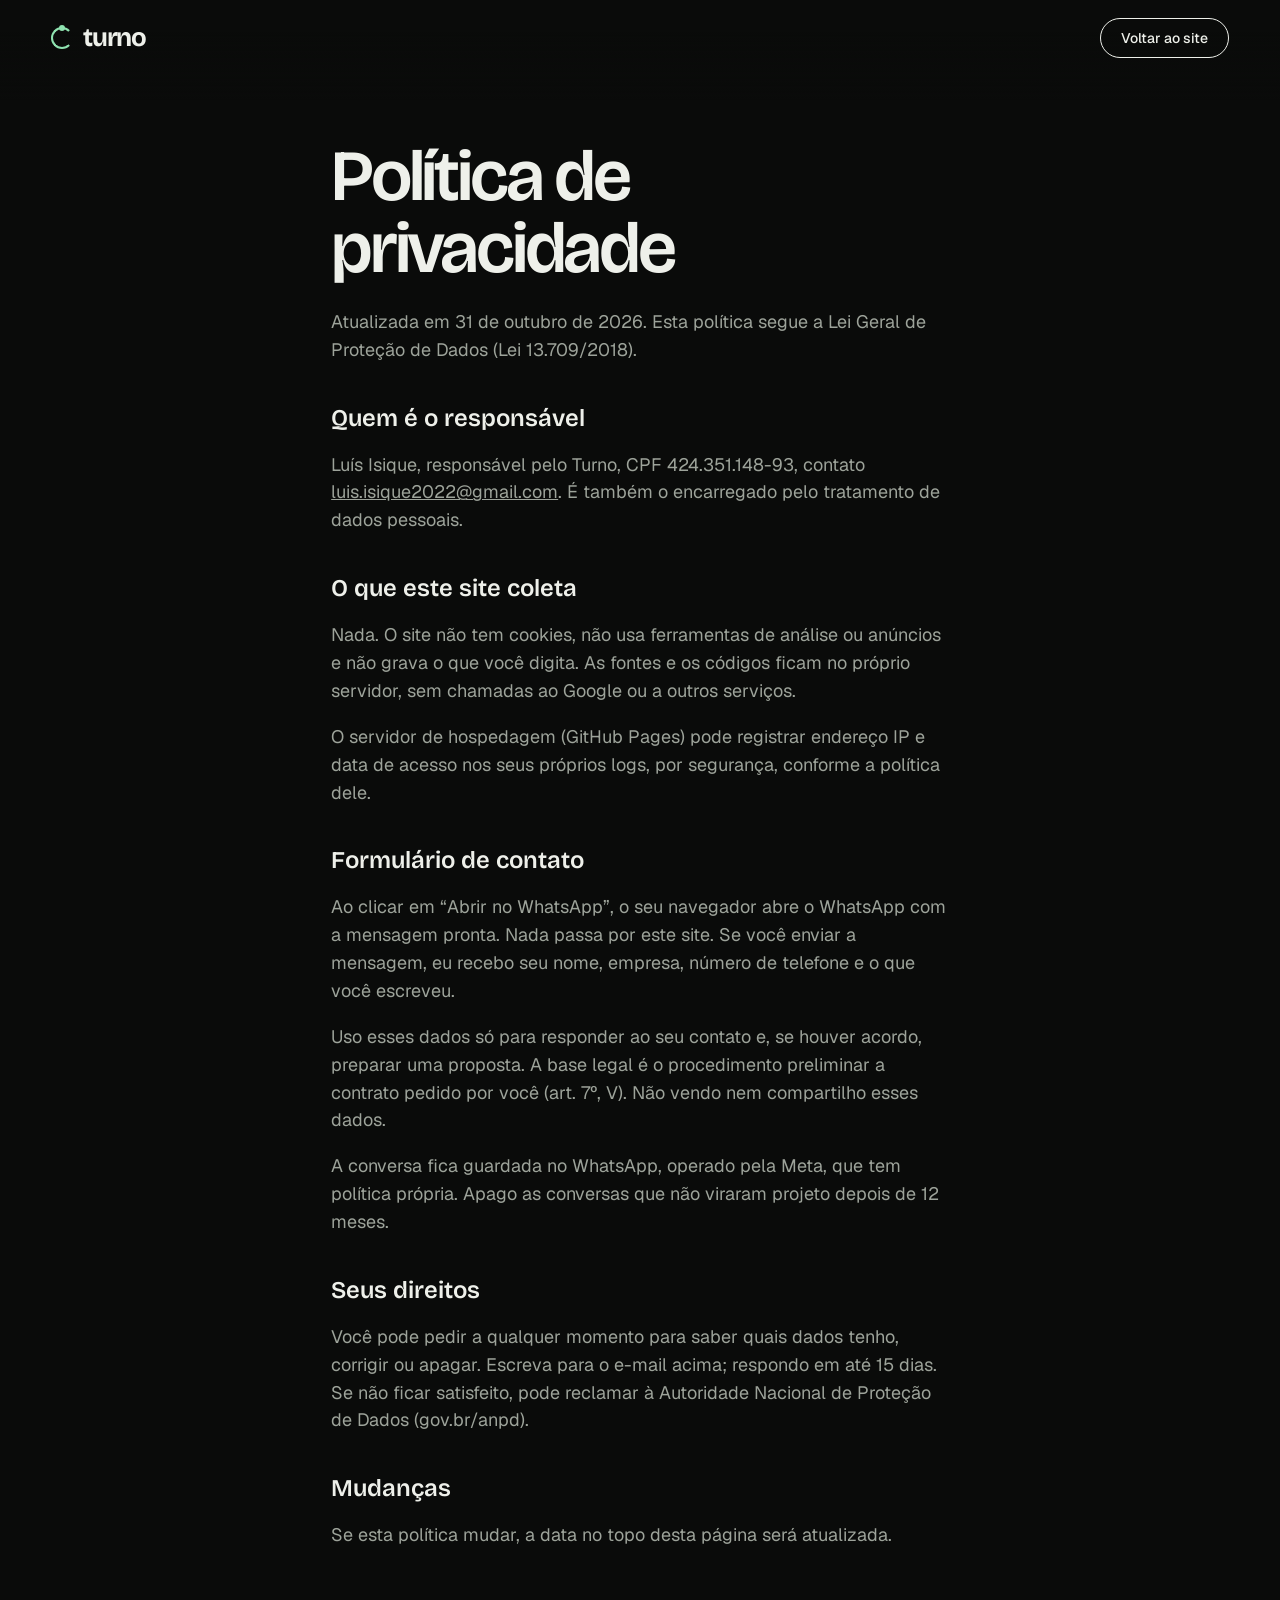
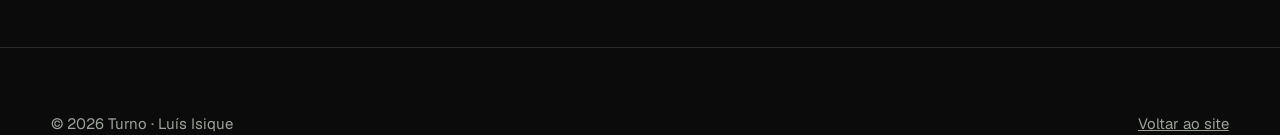
==== commit fe646087: "Hospedagem: GitHub Pages (política de privacidade e README) e .nojekyll Co-Authored-By: Claude Sonne" ====
--- a/privacidade.html
+++ b/privacidade.html
@@ -22,7 +22,7 @@
   <p>Luís Isique, responsável pelo Turno, CPF 424.351.148-93, contato <a href="mailto:luis.isique2022@gmail.com">luis.isique2022@gmail.com</a>. É também o encarregado pelo tratamento de dados pessoais.</p>
   <h2>O que este site coleta</h2>
   <p>Nada. O site não tem cookies, não usa ferramentas de análise ou anúncios e não grava o que você digita. As fontes e os códigos ficam no próprio servidor, sem chamadas ao Google ou a outros serviços.</p>
-  <p>O servidor de hospedagem (Netlify) pode registrar endereço IP e data de acesso nos seus próprios logs, por segurança, conforme a política dele.</p>
+  <p>O servidor de hospedagem (GitHub Pages) pode registrar endereço IP e data de acesso nos seus próprios logs, por segurança, conforme a política dele.</p>
   <h2>Formulário de contato</h2>
   <p>Ao clicar em “Abrir no WhatsApp”, o seu navegador abre o WhatsApp com a mensagem pronta. Nada passa por este site. Se você enviar a mensagem, eu recebo seu nome, empresa, número de telefone e o que você escreveu.</p>
   <p>Uso esses dados só para responder ao seu contato e, se houver acordo, preparar uma proposta. A base legal é o procedimento preliminar a contrato pedido por você (art. 7º, V). Não vendo nem compartilho esses dados.</p>
--- a/styles.css
+++ b/styles.css
@@ -247,7 +247,7 @@
 .sobre { display: grid; grid-template-columns: auto 1fr; gap: clamp(32px, 6vw, 96px); align-items: center; }
 .retrato { width: clamp(140px, 18vw, 260px); aspect-ratio: 1; border-radius: 50%; display: grid; place-items: center; border: 1px solid var(--linha); position: relative; }
 .retrato::before { content: ""; position: absolute; inset: -10px; border-radius: 50%; border: 2px solid var(--acento); border-right-color: transparent; border-bottom-color: transparent; animation: girar 14s linear infinite; }
-.retrato span { font: 600 clamp(48px, 6vw, 88px)/1 var(--display); letter-spacing: .02em; }
+.retrato img { width: 100%; height: 100%; border-radius: 50%; object-fit: cover; display: block; }
 .sobre-texto { margin: 28px 0 0; max-width: 40ch; font-size: clamp(19px, 1.6vw, 24px); color: var(--tinta-suave); }
 
 .contato-sub { margin: 24px 0 0; font-size: clamp(18px, 1.5vw, 22px); color: var(--tinta-suave); max-width: 36ch; }
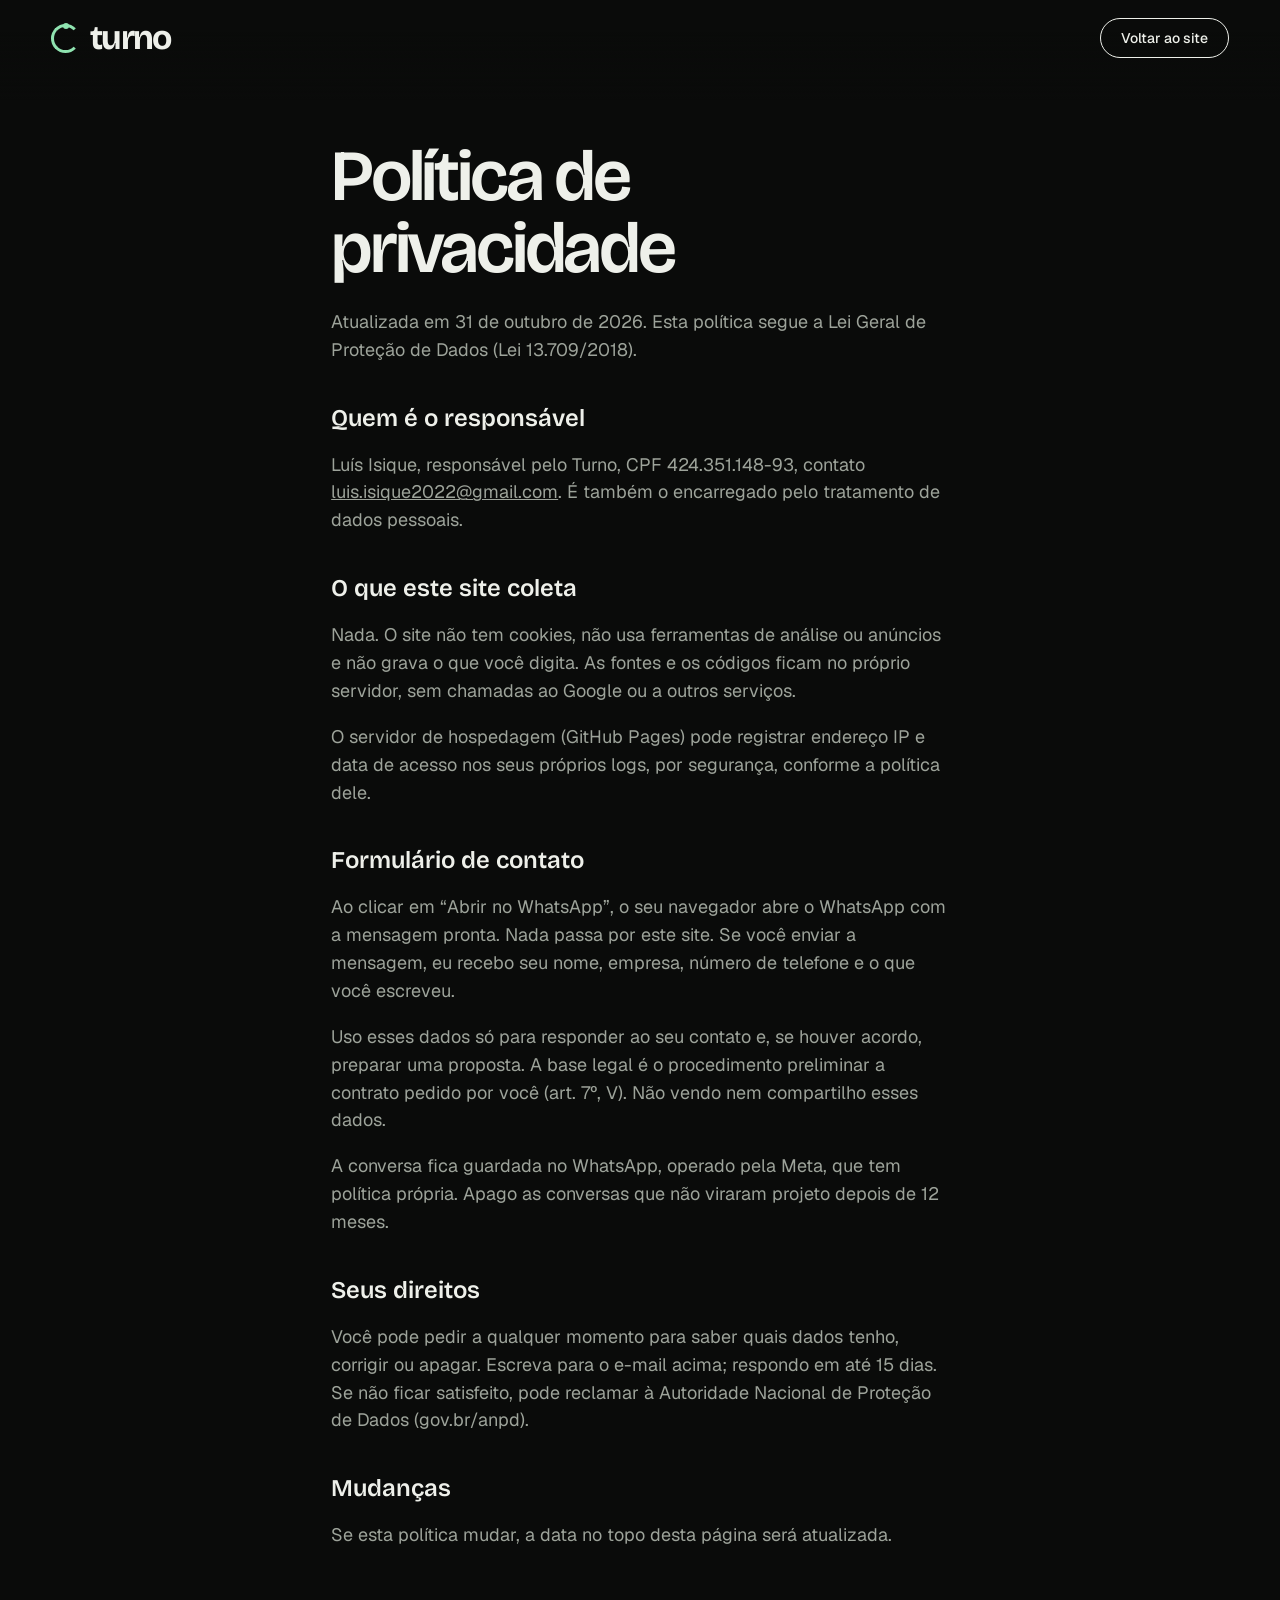
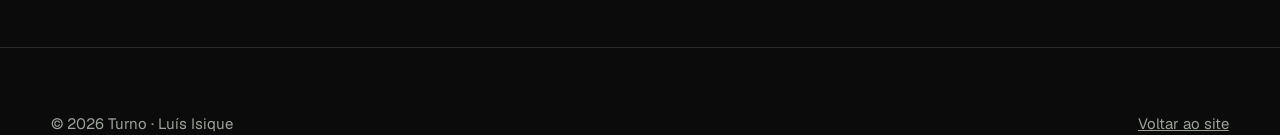
==== commit bff893bb: "Privacidade: links de volta apontam para a raiz do site, sem index.html" ====
--- a/privacidade.html
+++ b/privacidade.html
@@ -11,9 +11,9 @@
 <body>
 <a class="pular" href="#conteudo">Pular para o conteúdo</a>
 <header class="topo">
-  <a class="marca" href="index.html" aria-label="Turno, voltar ao site"><span class="marca-anel" aria-hidden="true"></span>turno</a>
+  <a class="marca" href="./" aria-label="Turno, voltar ao site"><span class="marca-anel" aria-hidden="true"></span>turno</a>
   <span style="margin-left:auto"></span>
-  <a class="botao botao-topo" href="index.html" style="display:inline-flex">Voltar ao site</a>
+  <a class="botao botao-topo" href="./" style="display:inline-flex">Voltar ao site</a>
 </header>
 <main id="conteudo" class="legal">
   <h1>Política de privacidade</h1>
@@ -32,6 +32,6 @@
   <h2>Mudanças</h2>
   <p>Se esta política mudar, a data no topo desta página será atualizada.</p>
 </main>
-<footer class="rodape"><div class="rodape-linha"><p>© 2026 Turno · Luís Isique</p><p><a href="index.html">Voltar ao site</a></p></div></footer>
+<footer class="rodape"><div class="rodape-linha"><p>© 2026 Turno · Luís Isique</p><p><a href="./">Voltar ao site</a></p></div></footer>
 </body>
 </html>
--- a/styles.css
+++ b/styles.css
@@ -74,13 +74,12 @@
 /* Topo */
 .topo { position: fixed; top: 0; left: 0; right: 0; z-index: 50; display: flex; align-items: center; gap: 28px; padding: 18px var(--margem); }
 .topo::before { content: ""; position: absolute; inset: 0 0 -24px; z-index: -1; background: linear-gradient(var(--fundo) 30%, transparent); pointer-events: none; }
-.marca { display: inline-flex; align-items: center; gap: 10px; text-decoration: none; font: 700 26px/1 var(--display); letter-spacing: -.05em; }
-.marca-anel { width: 22px; height: 22px; border-radius: 50%; border: 2.5px solid var(--acento); border-right-color: transparent; position: relative; animation: girar 6s linear infinite; }
+.marca { display: inline-flex; align-items: center; gap: 10px; text-decoration: none; font: 700 34px/1 var(--display); letter-spacing: -.05em; }
+.marca-anel { width: 29px; height: 29px; border-radius: 50%; border: 3px solid var(--acento); border-right-color: transparent; position: relative; animation: girar 6s linear infinite; }
 .marca-anel::after { content: ""; position: absolute; top: -4px; left: 50%; width: 6px; height: 6px; margin-left: -3px; border-radius: 50%; background: var(--acento); }
 @keyframes girar { to { transform: rotate(360deg); } }
-.topo-turno { margin: 0 auto 0 0; display: flex; align-items: center; gap: 10px; font: 500 11px/1 var(--mono); letter-spacing: .12em; text-transform: uppercase; color: var(--tinta-suave); }
 .relogio { font-variant-numeric: tabular-nums; color: var(--tinta); }
-.topo-nav { display: flex; gap: 32px; font: 500 14px/1 var(--sans); }
+.topo-nav { margin-left: auto; display: flex; gap: 32px; font: 500 14px/1 var(--sans); }
 .topo-nav a { text-decoration: none; position: relative; }
 .topo-nav a::after { content: ""; position: absolute; left: 0; right: 0; bottom: -6px; height: 1px; background: currentColor; transform: scaleX(0); transform-origin: right; transition: transform .45s var(--ease); }
 .topo-nav a:hover::after { transform: scaleX(1); transform-origin: left; }
@@ -92,28 +91,42 @@
 
 /* ---------- Jornada com o iPhone ---------- */
 .jornada { position: relative; display: grid; grid-template-columns: minmax(0, 1.1fr) minmax(0, 1fr); }
-.palco { grid-column: 2; grid-row: 1; align-self: start; position: sticky; top: 0; height: 100vh; height: 100svh; z-index: 1; pointer-events: none; }
+.palco { grid-column: 2; grid-row: 1; align-self: start; position: sticky; top: 0; height: 100vh; height: 100svh; display: grid; place-items: center; z-index: 1; pointer-events: none; }
 .passos-jornada { grid-column: 1; grid-row: 1; position: relative; z-index: 2; }
 .passo { min-height: 100vh; min-height: 100svh; display: flex; flex-direction: column; justify-content: center; padding: 120px var(--margem) 80px; }
 .pratica { min-height: 150vh; justify-content: flex-start; padding-top: 25vh; }
 .passo-conteudo { display: contents; }
 
-/* O aparelho é um modelo 3D desenhado no canvas #fone (fone.js). A tela é HTML: o app.js encaixa
-   este bloco sobre a tela do modelo com matrix3d, então o texto continua sendo texto de verdade. */
-#fone { position: absolute; inset: 0; width: 100%; height: 100%; }
-.iphone { --r: 36px; position: absolute; left: 0; top: 0; width: 288px; height: 604px; transform-origin: 0 0; border-radius: var(--r); overflow: hidden; background: #050505; opacity: 0; visibility: hidden; transition: opacity .5s var(--ease); }
-.fone3d .iphone { opacity: var(--vis, 1); visibility: visible; }
-.iphone-frente, .tela { position: absolute; inset: 0; border-radius: inherit; }
+.cena3d { position: relative; perspective: 1250px; perspective-origin: 50% 40%; transform: scale(var(--escala)); }
+.iphone { --w: 300px; --h: 620px; --r: 50px; width: var(--w); height: var(--h); position: relative; transform-style: preserve-3d; will-change: transform; }
+/* corpo: fatias de titânio empilhadas em profundidade (7,6 mm em escala), sombreadas como uma lateral arredondada */
+.iphone-camadas, .iphone-camadas i { position: absolute; inset: 0; border-radius: var(--r); transform-style: preserve-3d; }
+.iphone-camadas i { background: var(--fatia); transform: translateZ(var(--z)); backface-visibility: visible; }
+/* botões laterais: placas viradas 90° ficam rentes à lateral do corpo e ganham volume ao girar o aparelho */
+.botao-lado { position: absolute; left: 0; width: 10px; border-radius: 3px; background: linear-gradient(90deg, #5a5852, #c9c6be 35%, #8a877f 70%, #4d4b46); transform-origin: 0 50%; transform: translate3d(-1.6px, 0, -11px) rotateY(90deg); }
+.botao-acao { top: 102px; height: 28px; }
+.botao-vol1 { top: 148px; height: 50px; }
+.botao-vol2 { top: 208px; height: 50px; }
+.botao-power, .botao-camera { transform: translate3d(calc(var(--w) + 1.6px), 0, -11px) rotateY(90deg); }
+.botao-power { top: 168px; height: 80px; }
+/* Camera Control: faixa de safira rebaixada, mais escura que o titânio */
+.botao-camera { top: 386px; height: 52px; width: 8px; border-radius: 4px; background: linear-gradient(90deg, #15161a, #3b3d44 45%, #1b1c20); box-shadow: 0 0 0 .6px rgba(190,186,176,.55); transform: translate3d(calc(var(--w) + .9px), 0, -12px) rotateY(90deg); }
+/* frente: aro de titânio fino, borda preta, vidro */
+.iphone-frente {
+  position: absolute; inset: 0; border-radius: var(--r); padding: 2.5px;
+  background: linear-gradient(145deg, #e3e0d8 0%, #8f8c84 18%, #5f5d57 40%, #b5b2aa 62%, #5b5953 82%, #cfccc4 100%);
+  box-shadow: 0 0 0 .5px rgba(0,0,0,.7), inset 0 0 0 .5px rgba(255,255,255,.35);
+}
 .iphone-frente::after { /* reflexo do vidro que corre com o giro */
-  content: ""; position: absolute; inset: 0; border-radius: inherit; pointer-events: none; z-index: 6;
+  content: ""; position: absolute; inset: 2.5px; border-radius: calc(var(--r) - 2.5px); pointer-events: none; z-index: 6;
   background:
-    linear-gradient(115deg, transparent 38%, rgba(255,255,255,.12) 46%, rgba(255,255,255,.03) 51%, transparent 58%) var(--brilho, 50%) 0 / 280% 100% no-repeat,
+    linear-gradient(115deg, transparent 38%, rgba(255,255,255,.11) 46%, rgba(255,255,255,.03) 51%, transparent 58%) var(--brilho, 50%) 0 / 280% 100% no-repeat,
     linear-gradient(170deg, rgba(255,255,255,.07), transparent 22%);
 }
-.tela { overflow: hidden; }
-.ilha { position: absolute; z-index: 5; top: 10px; left: 50%; width: 84px; height: 25px; margin-left: -42px; border-radius: 20px; background: #000; }
-.ilha::after { content: ""; position: absolute; right: 8px; top: 6px; width: 13px; height: 13px; border-radius: 50%; background: radial-gradient(circle at 38% 35%, #2b3550 0 18%, #0d1120 38%, #050608 70%); box-shadow: inset 0 0 0 1.5px #0b0b0b; }
-.status { position: absolute; z-index: 4; top: 15px; left: 30px; right: 22px; display: flex; justify-content: space-between; align-items: center; font: 600 14px/1 -apple-system, "SF Pro Text", var(--sans); letter-spacing: -.01em; color: #0b0b0b; fill: currentColor; transition: color .5s; }
+.tela { position: absolute; inset: 2.5px; border-radius: calc(var(--r) - 2.5px); background: #050505; overflow: hidden; box-shadow: inset 0 0 0 1px rgba(255,255,255,.05); }
+.ilha { position: absolute; z-index: 5; top: 14px; left: 50%; width: 96px; height: 28px; margin-left: -48px; border-radius: 20px; background: #000; box-shadow: inset 0 0 0 .5px rgba(255,255,255,.04); }
+.ilha::after { content: ""; position: absolute; right: 9px; top: 7px; width: 14px; height: 14px; border-radius: 50%; background: radial-gradient(circle at 38% 35%, #2b3550 0 18%, #0d1120 38%, #050608 70%); box-shadow: inset 0 0 0 1.5px #0b0b0c; }
+.status { position: absolute; z-index: 4; top: 20px; left: 36px; right: 26px; display: flex; justify-content: space-between; align-items: center; font: 600 14px/1 -apple-system, "SF Pro Text", var(--sans); letter-spacing: -.01em; color: #0b0b0b; fill: currentColor; transition: color .5s; }
 .iphone[data-tela="bloqueio"] .status { color: #fff; }
 /* na tela de bloqueio do iPhone a barra de cima não mostra a hora: ela fica no relógio grande */
 .iphone[data-tela="bloqueio"] .status .relogio { visibility: hidden; }
@@ -121,12 +134,8 @@
 .iphone[data-tela="bloqueio"] .indicador { background: #fff; opacity: .85; }
 .status .relogio { color: inherit; }
 .status-icones { display: flex; gap: 5px; align-items: center; }
-/* sem WebGL: a tela fica de pé, no centro, com uma moldura simples */
-.sem3d .iphone { left: 50%; top: 50%; margin: -302px 0 0 -144px; opacity: 1; visibility: visible; box-shadow: 0 0 0 5px #4a4944, 0 0 0 6px #8f8c84, 0 30px 60px -20px rgba(0,0,0,.8); }
-.ancora { position: absolute; left: 0; top: 0; width: 300px; height: 620px; transform-origin: 0 0; opacity: 0; transition: opacity .5s var(--ease); }
-.fone3d .ancora { opacity: 1; }
-
-.app { position: absolute; inset: 0; border-radius: inherit; box-shadow: inset 0 0 0 .5px rgba(0,0,0,.5); overflow: hidden; display: flex; flex-direction: column; opacity: 0; transition: opacity .6s var(--ease); background: #efeae2; color: #111b21; font-family: var(--sans); }
+
+.app { position: absolute; inset: 4.5px; border-radius: calc(var(--r) - 7px); box-shadow: inset 0 0 0 .5px rgba(0,0,0,.5); overflow: hidden; display: flex; flex-direction: column; opacity: 0; transition: opacity .6s var(--ease); background: #efeae2; color: #111b21; font-family: var(--sans); }
 .iphone[data-tela="heroi"] .app-heroi, .iphone[data-tela="bloqueio"] .app-bloqueio, .iphone[data-tela="pratica"] .app-pratica { opacity: 1; z-index: 2; }
 .zap-topo { display: flex; align-items: center; gap: 9px; padding: 52px 14px 10px; background: #f7f5f3; border-bottom: 1px solid #e3e0dc; }
 .voltar { font-size: 26px; line-height: 1; color: #0b8a5f; }
@@ -187,10 +196,10 @@
 }
 .flutua::before { content: ""; position: absolute; left: 13px; top: 50%; width: 10px; height: 10px; margin-top: -5px; border-radius: 50%; background: var(--acento); box-shadow: 0 0 12px var(--acento); }
 .flutua small { color: var(--tinta-suave); font-size: 11.5px; }
-.f1 { left: -214px; top: 118px; }
-.f2 { right: -136px; top: 122px; }
-.f3 { left: -226px; top: 540px; }
-.ancora[data-tela="heroi"] .flutua.ligado { opacity: 1; translate: 0 0; }
+.f1 { left: -214px; top: 118px; transform: translateZ(40px); }
+.f2 { right: -136px; top: 122px; transform: translateZ(50px); }
+.f3 { left: -226px; top: 540px; transform: translateZ(30px); }
+.iphone[data-tela="heroi"] .flutua.ligado { opacity: 1; translate: 0 0; }
 .sombra { position: absolute; left: 50%; bottom: -64px; width: 300px; height: 60px; margin-left: -150px; border-radius: 50%; background: radial-gradient(closest-side, rgba(0,0,0,.85), rgba(0,0,0,.35) 60%, transparent); filter: blur(10px); transform: translateX(var(--sombra-x, 0px)) scaleX(var(--sombra, 1)); }
 .sombra::after { content: ""; position: absolute; left: 25%; right: 25%; top: 40%; height: 12px; border-radius: 50%; background: rgba(0,0,0,.8); filter: blur(6px); }
 
@@ -291,12 +300,14 @@
 @media (max-width: 960px) {
   body { font-size: 17px; }
   .topo { gap: 12px; }
-  .topo-nav, .botao-topo, .topo-turno { display: none; }
+  .topo-nav, .botao-topo { display: none; }
   .topo-menu { display: block; margin-left: auto; }
   .jornada { grid-template-columns: minmax(0, 1fr); }
   .palco, .passos-jornada { grid-column: 1; grid-row: 1; }
   /* Duas zonas que não se cruzam: o texto do passo fica preso no alto e o iPhone, inteiro, embaixo.
      O app.js mede o texto e calcula a escala do iPhone para caber no espaço que sobra. */
+  .palco { place-items: end center; padding-bottom: 12px; }
+  .cena3d { transform-origin: 50% 100%; }
   .flutua { display: none; }
   /* leve no celular: sem granulado animado nem desfoque de fundo, que travavam a GPU */
   .grao { display: none; }
